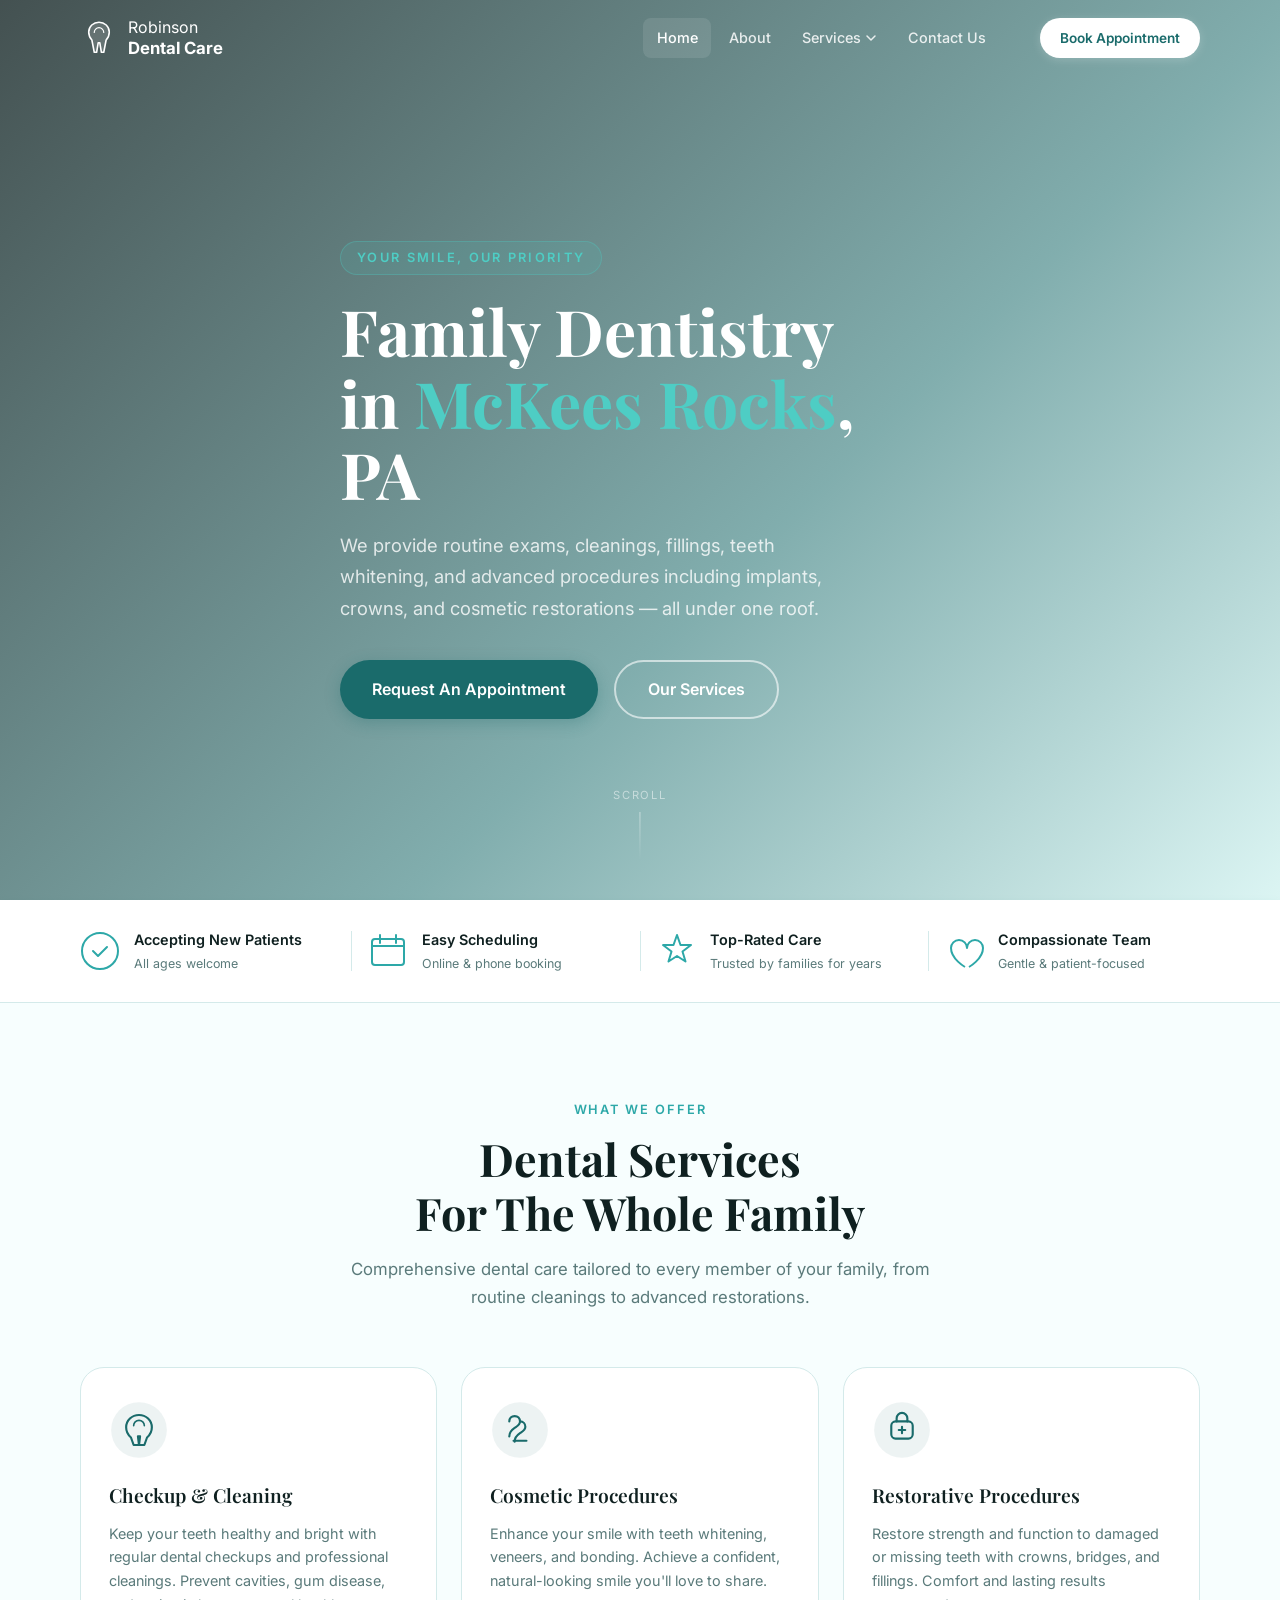
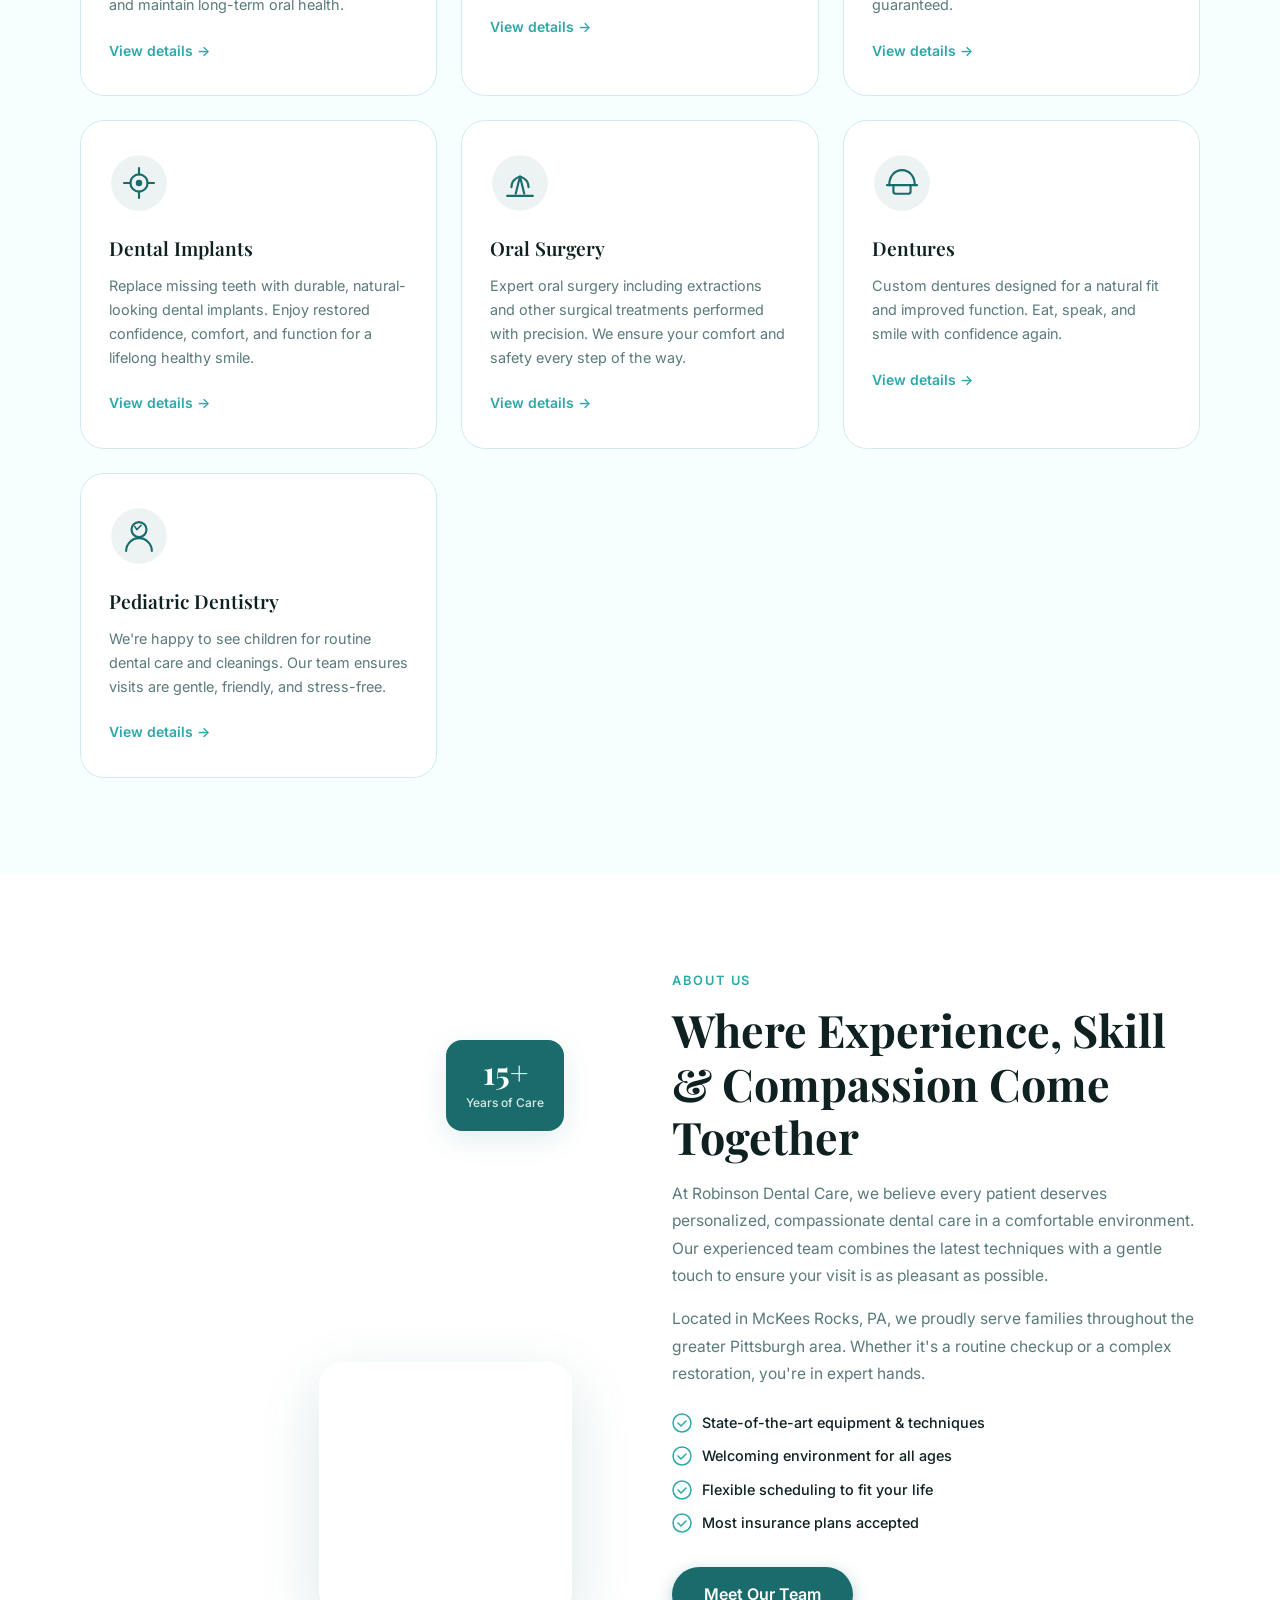
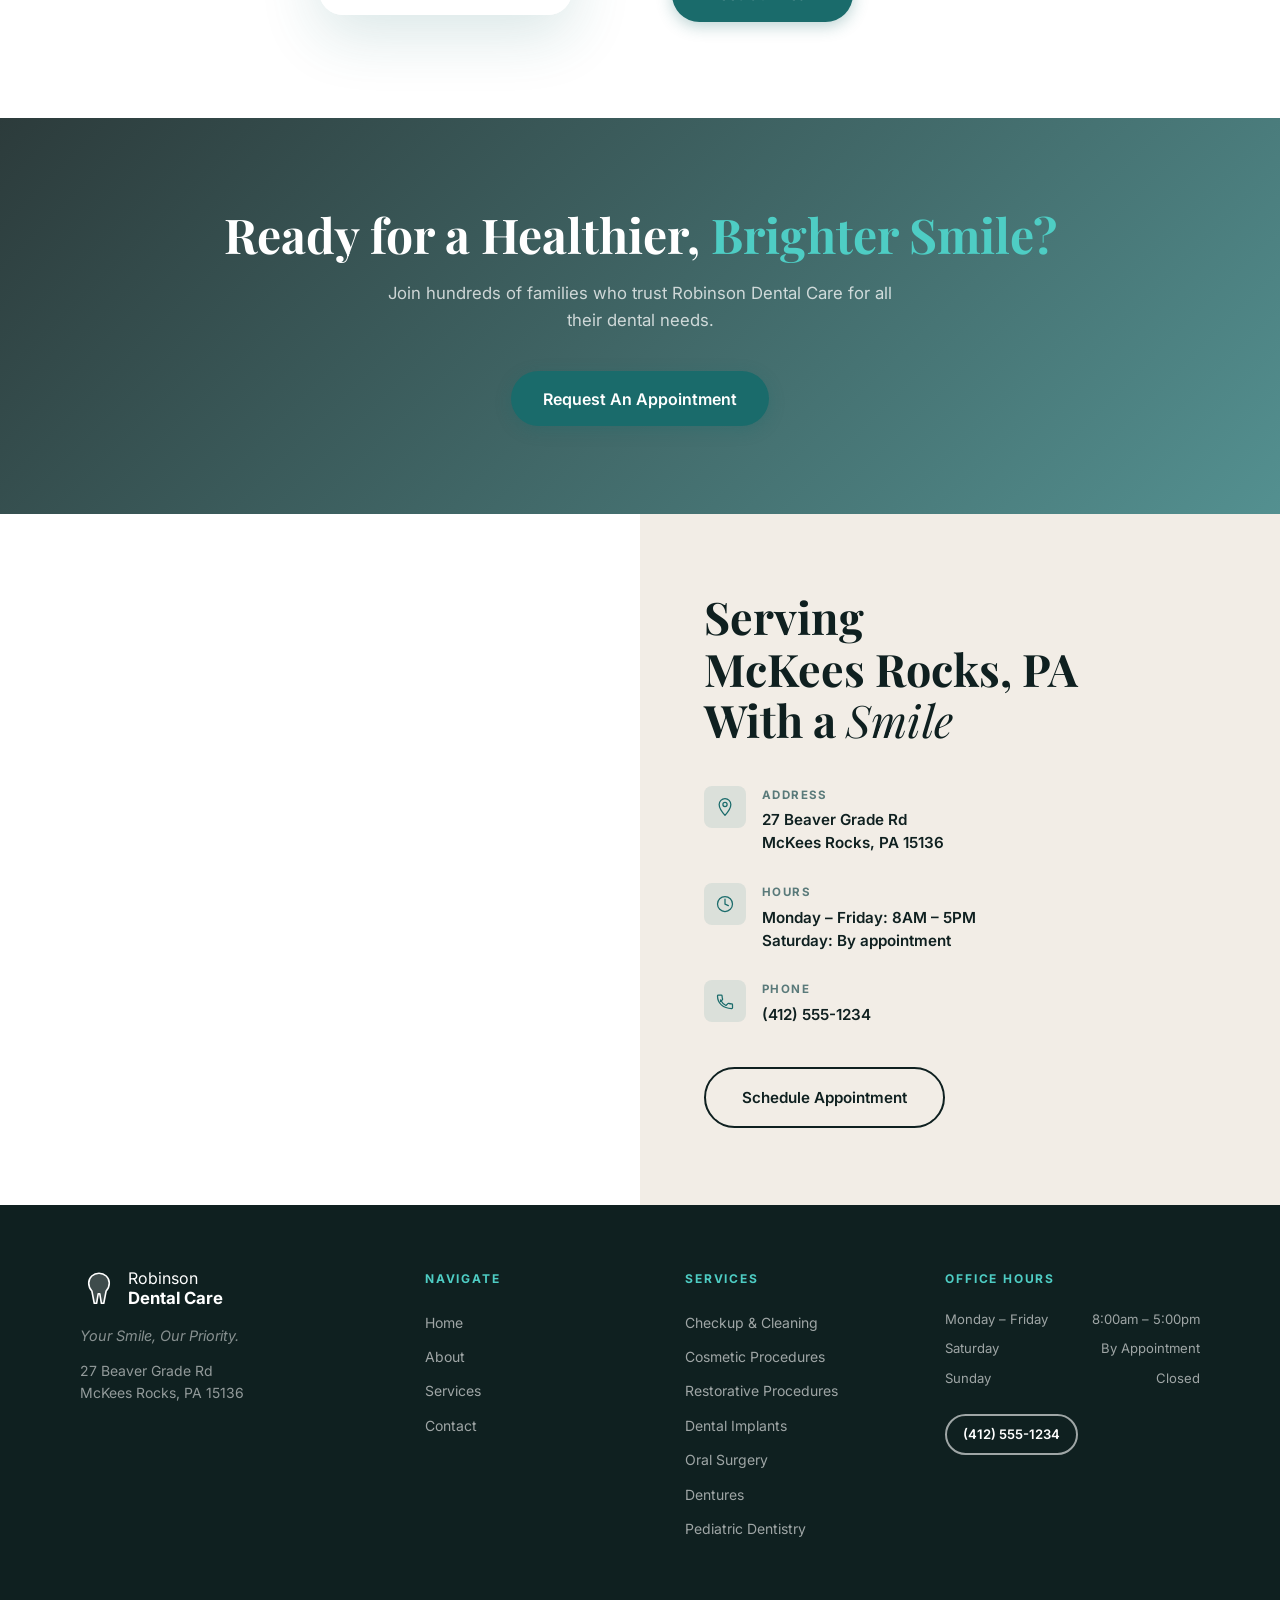
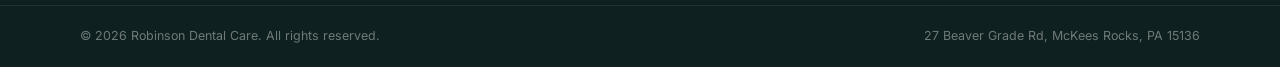
==== index.html @ fa6182c8 "added service pages" ====
<!DOCTYPE html>
<html lang="en">
<head>
  <meta charset="UTF-8" />
  <meta name="viewport" content="width=device-width, initial-scale=1.0" />
  <title>Robinson Dental Care | Family Dentistry in McKees Rocks, PA</title>
  <meta name="description" content="Robinson Dental Care offers family dentistry in McKees Rocks, PA. Routine exams, cosmetic, restorative, implants, oral surgery and more." />
  <link rel="preconnect" href="https://fonts.googleapis.com" />
  <link rel="preconnect" href="https://fonts.gstatic.com" crossorigin />
  <link href="https://fonts.googleapis.com/css2?family=Playfair+Display:wght@400;600;700&family=Inter:wght@300;400;500;600&display=swap" rel="stylesheet" />
  <link rel="stylesheet" href="styles.css" />
</head>
<body>

  <!-- ========== HEADER ========== -->
  <header class="header" id="header">
    <div class="container header__inner">
      <a href="#home" class="logo">
        <svg class="logo__icon" viewBox="0 0 48 48" fill="none" xmlns="http://www.w3.org/2000/svg" aria-hidden="true">
          <path d="M24 4C17 4 11 9.5 11 16.5c0 4 1.5 7.5 4 10L18 42h3l2-12h2l2 12h3l3-15.5c2.5-2.5 4-6 4-10C37 9.5 31 4 24 4z" fill="currentColor" opacity="0.15"/>
          <path d="M24 4C17 4 11 9.5 11 16.5c0 4 1.5 7.5 4 10L18 42h3l2-12h2l2 12h3l3-15.5c2.5-2.5 4-6 4-10C37 9.5 31 4 24 4z" stroke="currentColor" stroke-width="2" stroke-linejoin="round"/>
          <path d="M18 17c0-3.3 2.7-6 6-6s6 2.7 6 6" stroke="currentColor" stroke-width="1.5" stroke-linecap="round"/>
        </svg>
        <span class="logo__text">Robinson <strong>Dental Care</strong></span>
      </a>

      <nav class="nav" id="nav" aria-label="Main navigation">
        <ul class="nav__list">
          <li><a href="#home" class="nav__link active">Home</a></li>
          <li><a href="#about" class="nav__link">About</a></li>
          <li class="nav__item--dropdown">
            <a href="#services" class="nav__link">Services
              <svg width="12" height="12" viewBox="0 0 12 12" fill="none" aria-hidden="true"><path d="M2 4l4 4 4-4" stroke="currentColor" stroke-width="1.5" stroke-linecap="round" stroke-linejoin="round"/></svg>
            </a>
            <ul class="nav__dropdown">
              <li><a href="./services/checkup-and-cleaning.html">Checkup &amp; Cleaning</a></li>
              <li><a href="./services/cosmetic-dentistry.html">Cosmetic Procedures</a></li>
              <li><a href="./services/restorative-dentistry.html">Restorative Procedures</a></li>
              <li><a href="./services/dental-implants.html">Dental Implants</a></li>
              <li><a href="./services/oral-surgery.html">Oral Surgery</a></li>
              <li><a href="./services/dentures.html">Dentures</a></li>
              <li><a href="./services/pediatric-dentistry.html">Pediatric Dentistry</a></li>
            </ul>
          </li>
          <li><a href="#contact" class="nav__link">Contact Us</a></li>
        </ul>
      </nav>

      <a href="https://appt.link/meet-with-robinson-U1vsFAFU/robinson-dental-care" target="_blank" rel="noopener noreferrer" class="btn btn--primary btn--sm header__cta">Book Appointment</a>

      <button class="hamburger" id="hamburger" aria-label="Toggle menu" aria-expanded="false">
        <span></span><span></span><span></span>
      </button>
    </div>
  </header>

  <!-- ========== HERO ========== -->
  <section class="hero" id="home">
    <div class="hero__bg"></div>
    <div class="hero__overlay"></div>
    <div class="container hero__content">
      <p class="hero__eyebrow reveal" data-delay="0">Your Smile, Our Priority</p>
      <h1 class="hero__heading reveal" data-delay="100">
        Family Dentistry<br />in <span class="text-accent">McKees Rocks</span>, PA
      </h1>
      <p class="hero__subtext reveal" data-delay="200">
        We provide routine exams, cleanings, fillings, teeth whitening, and advanced
        procedures including implants, crowns, and cosmetic restorations — all under one roof.
      </p>
      <div class="hero__actions reveal" data-delay="300">
        <a href="https://appt.link/meet-with-robinson-U1vsFAFU/robinson-dental-care" target="_blank" rel="noopener noreferrer" class="btn btn--primary btn--lg">Request An Appointment</a>
        <a href="#services" class="btn btn--outline-light btn--lg">Our Services</a>
      </div>
    </div>
    <div class="hero__scroll">
      <span>Scroll</span>
      <div class="hero__scroll-line"></div>
    </div>
  </section>

  <!-- ========== TRUST BAR ========== -->
  <section class="trust-bar">
    <div class="container trust-bar__inner">
      <div class="trust-bar__item reveal">
        <svg class="trust-bar__icon" viewBox="0 0 40 40" fill="none" aria-hidden="true">
          <circle cx="20" cy="20" r="18" stroke="currentColor" stroke-width="2"/>
          <path d="M13 20l5 5 9-9" stroke="currentColor" stroke-width="2" stroke-linecap="round" stroke-linejoin="round"/>
        </svg>
        <div>
          <strong>Accepting New Patients</strong>
          <span>All ages welcome</span>
        </div>
      </div>
      <div class="trust-bar__divider"></div>
      <div class="trust-bar__item reveal" data-delay="100">
        <svg class="trust-bar__icon" viewBox="0 0 40 40" fill="none" aria-hidden="true">
          <rect x="4" y="8" width="32" height="26" rx="3" stroke="currentColor" stroke-width="2"/>
          <path d="M4 15h32" stroke="currentColor" stroke-width="2"/>
          <path d="M12 4v8M28 4v8" stroke="currentColor" stroke-width="2" stroke-linecap="round"/>
        </svg>
        <div>
          <strong>Easy Scheduling</strong>
          <span>Online &amp; phone booking</span>
        </div>
      </div>
      <div class="trust-bar__divider"></div>
      <div class="trust-bar__item reveal" data-delay="200">
        <svg class="trust-bar__icon" viewBox="0 0 40 40" fill="none" aria-hidden="true">
          <path d="M20 4l3.5 10H34l-8.5 6.5 3 10L20 25l-8.5 5.5 3-10L6 14h10.5z" stroke="currentColor" stroke-width="2" stroke-linejoin="round"/>
        </svg>
        <div>
          <strong>Top-Rated Care</strong>
          <span>Trusted by families for years</span>
        </div>
      </div>
      <div class="trust-bar__divider"></div>
      <div class="trust-bar__item reveal" data-delay="300">
        <svg class="trust-bar__icon" viewBox="0 0 40 40" fill="none" aria-hidden="true">
          <path d="M20 36S6 28 6 17a8 8 0 0116 0 8 8 0 0116 0c0 11-14 19-14 19" stroke="currentColor" stroke-width="2" stroke-linejoin="round"/>
        </svg>
        <div>
          <strong>Compassionate Team</strong>
          <span>Gentle &amp; patient-focused</span>
        </div>
      </div>
    </div>
  </section>

  <!-- ========== SERVICES ========== -->
  <section class="services" id="services">
    <div class="container">
      <div class="section-header reveal">
        <p class="section-eyebrow">What We Offer</p>
        <h2 class="section-title">Dental Services<br />For The Whole Family</h2>
        <p class="section-subtitle">Comprehensive dental care tailored to every member of your family, from routine cleanings to advanced restorations.</p>
      </div>

      <div class="services__grid">

        <div class="service-card reveal" data-delay="0">
          <div class="service-card__icon-wrap">
            <svg viewBox="0 0 56 56" fill="none" xmlns="http://www.w3.org/2000/svg" aria-hidden="true">
              <circle cx="28" cy="28" r="26" fill="currentColor" opacity="0.08"/>
              <path d="M28 14C21.4 14 16 19 16 25.5c0 3.8 1.8 7.2 4.5 9.5L23 42h5l1-8h-2l1 8h5l2.5-7c2.7-2.3 4.5-5.7 4.5-9.5C40 19 34.6 14 28 14z" stroke="currentColor" stroke-width="2" stroke-linejoin="round"/>
              <path d="M23 24c0-2.8 2.2-5 5-5s5 2.2 5 5" stroke="currentColor" stroke-width="1.5" stroke-linecap="round"/>
            </svg>
          </div>
          <h3 class="service-card__title">Checkup &amp; Cleaning</h3>
          <p class="service-card__text">Keep your teeth healthy and bright with regular dental checkups and professional cleanings. Prevent cavities, gum disease, and maintain long-term oral health.</p>
          <a href="./services/checkup-and-cleaning.html" class="service-card__link">View details →</a>
        </div>

        <div class="service-card reveal" data-delay="80">
          <div class="service-card__icon-wrap">
            <svg viewBox="0 0 56 56" fill="none" xmlns="http://www.w3.org/2000/svg" aria-hidden="true">
              <circle cx="28" cy="28" r="26" fill="currentColor" opacity="0.08"/>
              <path d="M18 34c0-4 2-6 5-8s5-3 5-6-2-5-5-5-5 2-5 5" stroke="currentColor" stroke-width="2" stroke-linecap="round"/>
              <path d="M28 20c3 0 5 2 5 5s-2 4-5 6-5 4-5 8" stroke="currentColor" stroke-width="2" stroke-linecap="round"/>
              <path d="M22 38h12" stroke="currentColor" stroke-width="2" stroke-linecap="round"/>
            </svg>
          </div>
          <h3 class="service-card__title">Cosmetic Procedures</h3>
          <p class="service-card__text">Enhance your smile with teeth whitening, veneers, and bonding. Achieve a confident, natural-looking smile you'll love to share.</p>
          <a href="./services/cosmetic-dentistry.html" class="service-card__link">View details →</a>
        </div>

        <div class="service-card reveal" data-delay="160">
          <div class="service-card__icon-wrap">
            <svg viewBox="0 0 56 56" fill="none" xmlns="http://www.w3.org/2000/svg" aria-hidden="true">
              <circle cx="28" cy="28" r="26" fill="currentColor" opacity="0.08"/>
              <rect x="18" y="20" width="20" height="16" rx="4" stroke="currentColor" stroke-width="2"/>
              <path d="M23 20v-3a5 5 0 0110 0v3" stroke="currentColor" stroke-width="2" stroke-linecap="round"/>
              <path d="M25 28h6M28 25v6" stroke="currentColor" stroke-width="2" stroke-linecap="round"/>
            </svg>
          </div>
          <h3 class="service-card__title">Restorative Procedures</h3>
          <p class="service-card__text">Restore strength and function to damaged or missing teeth with crowns, bridges, and fillings. Comfort and lasting results guaranteed.</p>
          <a href="./services/restorative-dentistry.html" class="service-card__link">View details →</a>
        </div>

        <div class="service-card reveal" data-delay="240">
          <div class="service-card__icon-wrap">
            <svg viewBox="0 0 56 56" fill="none" xmlns="http://www.w3.org/2000/svg" aria-hidden="true">
              <circle cx="28" cy="28" r="26" fill="currentColor" opacity="0.08"/>
              <path d="M28 14v6M28 36v6M14 28h6M36 28h6" stroke="currentColor" stroke-width="2" stroke-linecap="round"/>
              <circle cx="28" cy="28" r="8" stroke="currentColor" stroke-width="2"/>
              <circle cx="28" cy="28" r="3" fill="currentColor"/>
            </svg>
          </div>
          <h3 class="service-card__title">Dental Implants</h3>
          <p class="service-card__text">Replace missing teeth with durable, natural-looking dental implants. Enjoy restored confidence, comfort, and function for a lifelong healthy smile.</p>
          <a href="./services/dental-implants.html" class="service-card__link">View details →</a>
        </div>

        <div class="service-card reveal" data-delay="0">
          <div class="service-card__icon-wrap">
            <svg viewBox="0 0 56 56" fill="none" xmlns="http://www.w3.org/2000/svg" aria-hidden="true">
              <circle cx="28" cy="28" r="26" fill="currentColor" opacity="0.08"/>
              <path d="M20 32c0-4 2-8 8-10 6 2 8 6 8 10" stroke="currentColor" stroke-width="2" stroke-linecap="round"/>
              <path d="M24 38l4-16 4 16" stroke="currentColor" stroke-width="2" stroke-linecap="round" stroke-linejoin="round"/>
              <path d="M16 40h24" stroke="currentColor" stroke-width="2" stroke-linecap="round"/>
            </svg>
          </div>
          <h3 class="service-card__title">Oral Surgery</h3>
          <p class="service-card__text">Expert oral surgery including extractions and other surgical treatments performed with precision. We ensure your comfort and safety every step of the way.</p>
          <a href="./services/oral-surgery.html" class="service-card__link">View details →</a>
        </div>

        <div class="service-card reveal" data-delay="80">
          <div class="service-card__icon-wrap">
            <svg viewBox="0 0 56 56" fill="none" xmlns="http://www.w3.org/2000/svg" aria-hidden="true">
              <circle cx="28" cy="28" r="26" fill="currentColor" opacity="0.08"/>
              <path d="M16 30c0-8 5-14 12-14s12 6 12 14" stroke="currentColor" stroke-width="2" stroke-linecap="round"/>
              <path d="M14 30h28" stroke="currentColor" stroke-width="2" stroke-linecap="round"/>
              <path d="M20 30v6a2 2 0 002 2h12a2 2 0 002-2v-6" stroke="currentColor" stroke-width="2"/>
            </svg>
          </div>
          <h3 class="service-card__title">Dentures</h3>
          <p class="service-card__text">Custom dentures designed for a natural fit and improved function. Eat, speak, and smile with confidence again.</p>
          <a href="./services/dentures.html" class="service-card__link">View details →</a>
        </div>

        <div class="service-card reveal" data-delay="160">
          <div class="service-card__icon-wrap">
            <svg viewBox="0 0 56 56" fill="none" xmlns="http://www.w3.org/2000/svg" aria-hidden="true">
              <circle cx="28" cy="28" r="26" fill="currentColor" opacity="0.08"/>
              <circle cx="28" cy="22" r="7" stroke="currentColor" stroke-width="2"/>
              <path d="M16 42c0-6.6 5.4-12 12-12s12 5.4 12 12" stroke="currentColor" stroke-width="2" stroke-linecap="round"/>
              <path d="M24 19l2 3 4-4" stroke="currentColor" stroke-width="1.5" stroke-linecap="round" stroke-linejoin="round"/>
            </svg>
          </div>
          <h3 class="service-card__title">Pediatric Dentistry</h3>
          <p class="service-card__text">We're happy to see children for routine dental care and cleanings. Our team ensures visits are gentle, friendly, and stress-free.</p>
          <a href="./services/pediatric-dentistry.html" class="service-card__link">View details →</a>
        </div>

      </div>
    </div>
  </section>

  <!-- ========== ABOUT ========== -->
  <section class="about" id="about">
    <div class="container about__inner">
      <div class="about__visual reveal">
        <div class="about__photo-block">
          <div class="about__photo about__photo--main"></div>
          <div class="about__photo about__photo--accent"></div>
          <div class="about__stat-badge">
            <strong>15+</strong>
            <span>Years of Care</span>
          </div>
        </div>
      </div>
      <div class="about__content reveal" data-delay="150">
        <p class="section-eyebrow">About Us</p>
        <h2 class="section-title">Where Experience, Skill &amp; Compassion Come Together</h2>
        <p class="about__text">At Robinson Dental Care, we believe every patient deserves personalized, compassionate dental care in a comfortable environment. Our experienced team combines the latest techniques with a gentle touch to ensure your visit is as pleasant as possible.</p>
        <p class="about__text">Located in McKees Rocks, PA, we proudly serve families throughout the greater Pittsburgh area. Whether it's a routine checkup or a complex restoration, you're in expert hands.</p>
        <ul class="about__list">
          <li>
            <svg viewBox="0 0 20 20" fill="none" aria-hidden="true"><circle cx="10" cy="10" r="9" stroke="currentColor" stroke-width="1.5"/><path d="M6 10l3 3 5-5" stroke="currentColor" stroke-width="1.5" stroke-linecap="round" stroke-linejoin="round"/></svg>
            State-of-the-art equipment &amp; techniques
          </li>
          <li>
            <svg viewBox="0 0 20 20" fill="none" aria-hidden="true"><circle cx="10" cy="10" r="9" stroke="currentColor" stroke-width="1.5"/><path d="M6 10l3 3 5-5" stroke="currentColor" stroke-width="1.5" stroke-linecap="round" stroke-linejoin="round"/></svg>
            Welcoming environment for all ages
          </li>
          <li>
            <svg viewBox="0 0 20 20" fill="none" aria-hidden="true"><circle cx="10" cy="10" r="9" stroke="currentColor" stroke-width="1.5"/><path d="M6 10l3 3 5-5" stroke="currentColor" stroke-width="1.5" stroke-linecap="round" stroke-linejoin="round"/></svg>
            Flexible scheduling to fit your life
          </li>
          <li>
            <svg viewBox="0 0 20 20" fill="none" aria-hidden="true"><circle cx="10" cy="10" r="9" stroke="currentColor" stroke-width="1.5"/><path d="M6 10l3 3 5-5" stroke="currentColor" stroke-width="1.5" stroke-linecap="round" stroke-linejoin="round"/></svg>
            Most insurance plans accepted
          </li>
        </ul>
        <a href="#contact" class="btn btn--primary btn--lg">Meet Our Team</a>
      </div>
    </div>
  </section>

  <!-- ========== CTA BANNER ========== -->
  <section class="cta-banner">
    <div class="cta-banner__bg"></div>
    <div class="cta-banner__overlay"></div>
    <div class="container cta-banner__inner reveal">
      <h2 class="cta-banner__title">Ready for a Healthier, <span class="text-accent">Brighter Smile?</span></h2>
      <p class="cta-banner__sub">Join hundreds of families who trust Robinson Dental Care for all their dental needs.</p>
      <a href="https://appt.link/meet-with-robinson-U1vsFAFU/robinson-dental-care" target="_blank" rel="noopener noreferrer" class="btn btn--primary btn--lg">Request An Appointment</a>
    </div>
  </section>

  <!-- ========== CONTACT ========== -->
  <section class="contact" id="contact">
    <div class="contact__split">

      <!-- Map -->
      <div class="contact__map">
        <iframe
          title="Robinson Dental Care location"
          src="https://www.google.com/maps/embed?pb=!1m18!1m12!1m3!1d3039.4!2d-80.0968!3d40.4774!2m3!1f0!2f0!3f0!3m2!1i1024!2i768!4f13.1!3m3!1m2!1s0x8834f3b0e5b5a1a5%3A0x1234567890abcdef!2s27%20Beaver%20Grade%20Rd%2C%20McKees%20Rocks%2C%20PA%2015136!5e0!3m2!1sen!2sus!4v1700000000000"
          width="100%" height="100%" style="border:0;" allowfullscreen="" loading="lazy"
          referrerpolicy="no-referrer-when-downgrade">
        </iframe>
      </div>

      <!-- Info panel -->
      <div class="contact__panel reveal">
        <h2 class="contact__panel-heading">
          Serving McKees&nbsp;Rocks,&nbsp;PA<br />
          With a <em>Smile</em>
        </h2>

        <ul class="contact__panel-details">
          <li>
            <div class="contact__panel-icon">
              <svg viewBox="0 0 24 24" fill="none" aria-hidden="true"><path d="M12 2C8.13 2 5 5.13 5 9c0 5.25 7 13 7 13s7-7.75 7-13c0-3.87-3.13-7-7-7zm0 9.5c-1.38 0-2.5-1.12-2.5-2.5s1.12-2.5 2.5-2.5 2.5 1.12 2.5 2.5-1.12 2.5-2.5 2.5z" stroke="currentColor" stroke-width="1.5" stroke-linejoin="round"/></svg>
            </div>
            <div>
              <span class="contact__panel-label">Address</span>
              <strong>27 Beaver Grade Rd<br />McKees Rocks, PA 15136</strong>
            </div>
          </li>
          <li>
            <div class="contact__panel-icon">
              <svg viewBox="0 0 24 24" fill="none" aria-hidden="true"><circle cx="12" cy="12" r="9" stroke="currentColor" stroke-width="1.5"/><path d="M12 6v6l4 2" stroke="currentColor" stroke-width="1.5" stroke-linecap="round"/></svg>
            </div>
            <div>
              <span class="contact__panel-label">Hours</span>
              <strong>Monday – Friday: 8AM – 5PM<br />Saturday: By appointment</strong>
            </div>
          </li>
          <li>
            <div class="contact__panel-icon">
              <svg viewBox="0 0 24 24" fill="none" aria-hidden="true"><path d="M6.62 10.79a15.05 15.05 0 006.59 6.59l2.2-2.2a1 1 0 011.01-.24c1.12.37 2.33.57 3.58.57a1 1 0 011 1V20a1 1 0 01-1 1C9.61 21 3 14.39 3 6a1 1 0 011-1h3.5a1 1 0 011 1c0 1.25.2 2.45.57 3.57a1 1 0 01-.25 1.01l-2.2 2.21z" stroke="currentColor" stroke-width="1.5" stroke-linejoin="round"/></svg>
            </div>
            <div>
              <span class="contact__panel-label">Phone</span>
              <strong><a href="tel:+14125551234">(412) 555-1234</a></strong>
            </div>
          </li>
        </ul>

        <a href="https://appt.link/meet-with-robinson-U1vsFAFU/robinson-dental-care"
           target="_blank" rel="noopener noreferrer"
           class="contact__panel-btn">
          Schedule Appointment
        </a>
      </div>

    </div>
  </section>

  <!-- ========== FOOTER ========== -->
  <footer class="footer">
    <div class="container footer__inner">
      <div class="footer__col footer__col--brand">
        <a href="#home" class="logo logo--light">
          <svg class="logo__icon" viewBox="0 0 48 48" fill="none" xmlns="http://www.w3.org/2000/svg" aria-hidden="true">
            <path d="M24 4C17 4 11 9.5 11 16.5c0 4 1.5 7.5 4 10L18 42h3l2-12h2l2 12h3l3-15.5c2.5-2.5 4-6 4-10C37 9.5 31 4 24 4z" fill="currentColor" opacity="0.2"/>
            <path d="M24 4C17 4 11 9.5 11 16.5c0 4 1.5 7.5 4 10L18 42h3l2-12h2l2 12h3l3-15.5c2.5-2.5 4-6 4-10C37 9.5 31 4 24 4z" stroke="currentColor" stroke-width="2" stroke-linejoin="round"/>
          </svg>
          <span class="logo__text">Robinson <strong>Dental Care</strong></span>
        </a>
        <p class="footer__tagline">Your Smile, Our Priority.</p>
        <p class="footer__address">27 Beaver Grade Rd<br />McKees Rocks, PA 15136</p>
      </div>

      <div class="footer__col">
        <h4 class="footer__col-title">Navigate</h4>
        <ul class="footer__links">
          <li><a href="#home">Home</a></li>
          <li><a href="#about">About</a></li>
          <li><a href="#services">Services</a></li>
          <li><a href="#contact">Contact</a></li>
        </ul>
      </div>

      <div class="footer__col">
        <h4 class="footer__col-title">Services</h4>
        <ul class="footer__links">
          <li><a href="./services/checkup-and-cleaning.html">Checkup &amp; Cleaning</a></li>
          <li><a href="./services/cosmetic-dentistry.html">Cosmetic Procedures</a></li>
          <li><a href="./services/restorative-dentistry.html">Restorative Procedures</a></li>
          <li><a href="./services/dental-implants.html">Dental Implants</a></li>
          <li><a href="./services/oral-surgery.html">Oral Surgery</a></li>
          <li><a href="./services/dentures.html">Dentures</a></li>
          <li><a href="./services/pediatric-dentistry.html">Pediatric Dentistry</a></li>
        </ul>
      </div>

      <div class="footer__col">
        <h4 class="footer__col-title">Office Hours</h4>
        <ul class="footer__hours">
          <li><span>Monday – Friday</span><span>8:00am – 5:00pm</span></li>
          <li><span>Saturday</span><span>By Appointment</span></li>
          <li><span>Sunday</span><span>Closed</span></li>
        </ul>
        <a href="tel:+14125551234" class="btn btn--outline-light btn--sm footer__phone">(412) 555-1234</a>
      </div>
    </div>

    <div class="footer__bottom">
      <div class="container footer__bottom-inner">
        <p>&copy; <span id="year"></span> Robinson Dental Care. All rights reserved.</p>
        <p>27 Beaver Grade Rd, McKees Rocks, PA 15136</p>
      </div>
    </div>
  </footer>

  <script src="script.js"></script>
</body>
</html>
---- styles.css ----
/* =============================================
   ROOT VARIABLES & RESET
   ============================================= */
:root {
  --clr-primary: #1a6b6b;
  --clr-primary-dark: #124e4e;
  --clr-primary-light: #2da8a8;
  --clr-accent: #4ecdc4;
  --clr-accent-light: #a8e6e3;
  --clr-dark: #0f2020;
  --clr-dark-2: #1c3535;
  --clr-text: #2d4a4a;
  --clr-text-muted: #5a7a7a;
  --clr-border: #d4eaea;
  --clr-bg: #f7fefe;
  --clr-white: #ffffff;
  --clr-surface: #eef8f8;

  --font-heading: 'Playfair Display', Georgia, serif;
  --font-body: 'Inter', system-ui, -apple-system, sans-serif;

  --shadow-sm: 0 2px 8px rgba(26, 107, 107, 0.08);
  --shadow-md: 0 8px 28px rgba(26, 107, 107, 0.12);
  --shadow-lg: 0 20px 60px rgba(26, 107, 107, 0.16);

  --radius-sm: 8px;
  --radius-md: 16px;
  --radius-lg: 24px;
  --radius-full: 9999px;

  --transition: 0.3s ease;
  --transition-slow: 0.6s ease;

  --container-max: 1200px;
  --container-pad: clamp(1.25rem, 5vw, 2.5rem);
  --header-h: 76px;
}

*, *::before, *::after {
  box-sizing: border-box;
  margin: 0;
  padding: 0;
}

html {
  scroll-behavior: smooth;
  scroll-padding-top: var(--header-h);
}

body {
  font-family: var(--font-body);
  color: var(--clr-text);
  background: var(--clr-white);
  line-height: 1.65;
  -webkit-font-smoothing: antialiased;
}

img { display: block; max-width: 100%; }
a { color: inherit; text-decoration: none; }
ul { list-style: none; }
button { font: inherit; cursor: pointer; border: none; background: none; }
input, textarea, select { font: inherit; }
svg { flex-shrink: 0; }

/* =============================================
   UTILITY
   ============================================= */
.container {
  max-width: var(--container-max);
  margin-inline: auto;
  padding-inline: var(--container-pad);
}

.text-accent { color: var(--clr-accent); }

.section-eyebrow {
  font-family: var(--font-body);
  font-size: 0.8rem;
  font-weight: 600;
  letter-spacing: 0.15em;
  text-transform: uppercase;
  color: var(--clr-primary-light);
  margin-bottom: 0.75rem;
}

.section-title {
  font-family: var(--font-heading);
  font-size: clamp(1.9rem, 4vw, 2.8rem);
  font-weight: 700;
  color: var(--clr-dark);
  line-height: 1.2;
  margin-bottom: 1rem;
}

.section-subtitle {
  font-size: 1.05rem;
  color: var(--clr-text-muted);
  max-width: 580px;
}

.section-header {
  text-align: center;
  margin-bottom: 3.5rem;
}

.section-header .section-subtitle {
  margin-inline: auto;
}

/* =============================================
   BUTTONS
   ============================================= */
.btn {
  display: inline-flex;
  align-items: center;
  justify-content: center;
  gap: 0.5rem;
  font-weight: 600;
  border-radius: var(--radius-full);
  transition: all var(--transition);
  white-space: nowrap;
}

.btn--sm  { font-size: 0.85rem; padding: 0.55rem 1.25rem; }
.btn--lg  { font-size: 1rem;    padding: 0.9rem  2rem;    }
.btn--full { width: 100%; }

.btn--primary {
  background: var(--clr-primary);
  color: var(--clr-white);
  box-shadow: 0 4px 16px rgba(26, 107, 107, 0.3);
}
.btn--primary:hover {
  background: var(--clr-primary-dark);
  box-shadow: 0 6px 24px rgba(26, 107, 107, 0.4);
  transform: translateY(-2px);
}

.btn--outline-light {
  background: transparent;
  color: var(--clr-white);
  border: 2px solid rgba(255,255,255,0.6);
}
.btn--outline-light:hover {
  background: rgba(255,255,255,0.15);
  border-color: var(--clr-white);
  transform: translateY(-2px);
}

/* =============================================
   SCROLL REVEAL
   ============================================= */
.reveal {
  opacity: 0;
  transform: translateY(28px);
  transition: opacity 0.65s ease, transform 0.65s ease;
}
.reveal.visible {
  opacity: 1;
  transform: translateY(0);
}

/* =============================================
   HEADER
   ============================================= */
.header {
  position: fixed;
  inset-block-start: 0;
  inset-inline: 0;
  z-index: 1000;
  height: var(--header-h);
  transition: background var(--transition), box-shadow var(--transition);
}

.header.scrolled {
  background: rgba(255,255,255,0.97);
  backdrop-filter: blur(12px);
  -webkit-backdrop-filter: blur(12px);
  box-shadow: var(--shadow-sm);
}

.header__inner {
  display: flex;
  align-items: center;
  height: 100%;
  gap: 2rem;
}

/* Logo */
.logo {
  display: flex;
  align-items: center;
  gap: 0.6rem;
  color: var(--clr-white);
  transition: opacity var(--transition);
}
.logo:hover { opacity: 0.85; }

.header.scrolled .logo { color: var(--clr-primary); }

.logo__icon {
  width: 38px;
  height: 38px;
  color: inherit;
}

.logo__text {
  font-family: var(--font-body);
  font-size: 1rem;
  font-weight: 400;
  line-height: 1.2;
}
.logo__text strong {
  display: block;
  font-size: 1.05rem;
  font-weight: 700;
}

/* Nav */
.nav { margin-inline-start: auto; }

.nav__list {
  display: flex;
  align-items: center;
  gap: 0.25rem;
}

.nav__link {
  display: inline-flex;
  align-items: center;
  gap: 4px;
  padding: 0.5rem 0.85rem;
  font-size: 0.9rem;
  font-weight: 500;
  color: rgba(255,255,255,0.85);
  border-radius: var(--radius-sm);
  transition: color var(--transition), background var(--transition);
}
.nav__link:hover, .nav__link.active {
  color: var(--clr-white);
  background: rgba(255,255,255,0.1);
}

.header.scrolled .nav__link {
  color: var(--clr-text);
}
.header.scrolled .nav__link:hover,
.header.scrolled .nav__link.active {
  color: var(--clr-primary);
  background: var(--clr-surface);
}

/* Dropdown */
.nav__item--dropdown {
  position: relative;
}
.nav__item--dropdown:hover .nav__dropdown,
.nav__item--dropdown:focus-within .nav__dropdown {
  opacity: 1;
  pointer-events: auto;
  transform: translateY(0);
}

.nav__dropdown {
  position: absolute;
  top: calc(100% + 8px);
  left: 50%;
  transform: translateX(-50%) translateY(-8px);
  background: var(--clr-white);
  border-radius: var(--radius-md);
  box-shadow: var(--shadow-lg);
  border: 1px solid var(--clr-border);
  min-width: 200px;
  padding: 0.5rem;
  opacity: 0;
  pointer-events: none;
  transition: opacity var(--transition), transform var(--transition);
  z-index: 10;
}

.nav__dropdown li a {
  display: block;
  padding: 0.5rem 0.85rem;
  font-size: 0.875rem;
  font-weight: 500;
  color: var(--clr-text);
  border-radius: var(--radius-sm);
  transition: background var(--transition), color var(--transition);
}
.nav__dropdown li a:hover {
  background: var(--clr-surface);
  color: var(--clr-primary);
}

/* Header CTA */
.header__cta {
  margin-inline-start: 0.5rem;
  background: var(--clr-white) !important;
  color: var(--clr-primary) !important;
  box-shadow: 0 2px 10px rgba(255,255,255,0.2);
}
.header__cta:hover {
  background: var(--clr-accent-light) !important;
  transform: translateY(-2px);
}
.header.scrolled .header__cta {
  background: var(--clr-primary) !important;
  color: var(--clr-white) !important;
}
.header.scrolled .header__cta:hover {
  background: var(--clr-primary-dark) !important;
}

/* Hamburger */
.hamburger {
  display: none;
  flex-direction: column;
  justify-content: center;
  gap: 5px;
  width: 36px;
  height: 36px;
  margin-inline-start: auto;
}
.hamburger span {
  display: block;
  height: 2px;
  background: var(--clr-white);
  border-radius: 2px;
  transition: transform var(--transition), opacity var(--transition);
}
.header.scrolled .hamburger span { background: var(--clr-dark); }
.hamburger.open span:nth-child(1) { transform: translateY(7px) rotate(45deg); }
.hamburger.open span:nth-child(2) { opacity: 0; }
.hamburger.open span:nth-child(3) { transform: translateY(-7px) rotate(-45deg); }

/* =============================================
   HERO
   ============================================= */
.hero {
  position: relative;
  min-height: 100svh;
  display: flex;
  align-items: center;
  padding-block: calc(var(--header-h) + 4rem) 5rem;
  overflow: hidden;
}

.hero__bg {
  position: absolute;
  inset: 0;
  background:
    url('https://images.unsplash.com/photo-1629909613654-28e377c37b09?auto=format&fit=crop&w=1600&q=80')
    center / cover no-repeat;
  transform: scale(1.04);
  transition: transform 8s ease-out;
}
.hero__bg.loaded { transform: scale(1); }

.hero__overlay {
  position: absolute;
  inset: 0;
  background: linear-gradient(
    135deg,
    rgba(15, 32, 32, 0.78) 0%,
    rgba(26, 107, 107, 0.55) 60%,
    rgba(78, 205, 196, 0.2) 100%
  );
}

.hero__content {
  position: relative;
  z-index: 1;
  max-width: 680px;
}

.hero__eyebrow {
  display: inline-block;
  font-size: 0.8rem;
  font-weight: 600;
  letter-spacing: 0.18em;
  text-transform: uppercase;
  color: var(--clr-accent);
  background: rgba(78, 205, 196, 0.12);
  border: 1px solid rgba(78, 205, 196, 0.3);
  padding: 0.35rem 1rem;
  border-radius: var(--radius-full);
  margin-bottom: 1.25rem;
}

.hero__heading {
  font-family: var(--font-heading);
  font-size: clamp(2.4rem, 6vw, 4rem);
  font-weight: 700;
  color: var(--clr-white);
  line-height: 1.12;
  margin-bottom: 1.25rem;
}

.hero__subtext {
  font-size: clamp(1rem, 1.8vw, 1.15rem);
  color: rgba(255,255,255,0.8);
  max-width: 520px;
  margin-bottom: 2.25rem;
  line-height: 1.7;
}

.hero__actions {
  display: flex;
  flex-wrap: wrap;
  gap: 1rem;
}

.hero__scroll {
  position: absolute;
  bottom: 2.5rem;
  left: 50%;
  transform: translateX(-50%);
  display: flex;
  flex-direction: column;
  align-items: center;
  gap: 0.5rem;
  color: rgba(255,255,255,0.5);
  font-size: 0.7rem;
  letter-spacing: 0.15em;
  text-transform: uppercase;
}

.hero__scroll-line {
  width: 1px;
  height: 48px;
  background: linear-gradient(to bottom, rgba(255,255,255,0.5), transparent);
  animation: scrollLine 2s ease infinite;
}

@keyframes scrollLine {
  0%   { transform: scaleY(0); transform-origin: top; }
  50%  { transform: scaleY(1); transform-origin: top; }
  51%  { transform: scaleY(1); transform-origin: bottom; }
  100% { transform: scaleY(0); transform-origin: bottom; }
}

/* =============================================
   TRUST BAR
   ============================================= */
.trust-bar {
  background: var(--clr-white);
  border-bottom: 1px solid var(--clr-border);
  padding-block: 1.75rem;
  box-shadow: var(--shadow-sm);
}

.trust-bar__inner {
  display: flex;
  align-items: center;
  flex-wrap: wrap;
  gap: 1rem;
}

.trust-bar__item {
  display: flex;
  align-items: center;
  gap: 0.85rem;
  flex: 1;
  min-width: 200px;
}

.trust-bar__item > div {
  display: flex;
  flex-direction: column;
  gap: 2px;
}
.trust-bar__item strong {
  font-size: 0.9rem;
  font-weight: 600;
  color: var(--clr-dark);
}
.trust-bar__item span {
  font-size: 0.78rem;
  color: var(--clr-text-muted);
}

.trust-bar__icon {
  width: 40px;
  height: 40px;
  color: var(--clr-primary-light);
  flex-shrink: 0;
}

.trust-bar__divider {
  width: 1px;
  height: 40px;
  background: var(--clr-border);
}

/* =============================================
   SERVICES
   ============================================= */
.services {
  padding-block: 6rem;
  background: var(--clr-bg);
}

.services__grid {
  display: grid;
  grid-template-columns: repeat(auto-fill, minmax(300px, 1fr));
  gap: 1.5rem;
}

.service-card {
  background: var(--clr-white);
  border: 1px solid var(--clr-border);
  border-radius: var(--radius-lg);
  padding: 2rem 1.75rem;
  transition: transform var(--transition), box-shadow var(--transition), border-color var(--transition);
  position: relative;
  overflow: hidden;
}

.service-card::before {
  content: '';
  position: absolute;
  inset-block-start: 0;
  inset-inline: 0;
  height: 3px;
  background: linear-gradient(90deg, var(--clr-primary), var(--clr-accent));
  transform: scaleX(0);
  transform-origin: left;
  transition: transform var(--transition);
}

.service-card:hover {
  transform: translateY(-6px);
  box-shadow: var(--shadow-lg);
  border-color: var(--clr-accent-light);
}
.service-card:hover::before { transform: scaleX(1); }

.service-card__icon-wrap {
  width: 60px;
  height: 60px;
  color: var(--clr-primary);
  margin-bottom: 1.25rem;
}
.service-card__icon-wrap svg {
  width: 100%;
  height: 100%;
}

.service-card__title {
  font-family: var(--font-heading);
  font-size: 1.2rem;
  font-weight: 600;
  color: var(--clr-dark);
  margin-bottom: 0.6rem;
}

.service-card__text {
  font-size: 0.9rem;
  color: var(--clr-text-muted);
  line-height: 1.65;
  margin-bottom: 1.25rem;
}

.service-card__link {
  font-size: 0.875rem;
  font-weight: 600;
  color: var(--clr-primary-light);
  transition: color var(--transition), gap var(--transition);
  display: inline-flex;
  align-items: center;
  gap: 4px;
}
.service-card__link:hover { color: var(--clr-primary); }

/* =============================================
   ABOUT
   ============================================= */
.about {
  padding-block: 6rem;
  background: var(--clr-white);
}

.about__inner {
  display: grid;
  grid-template-columns: 1fr 1fr;
  gap: 4rem;
  align-items: center;
}

.about__visual { position: relative; }

.about__photo-block {
  position: relative;
  aspect-ratio: 4/5;
  max-width: 460px;
}

.about__photo {
  position: absolute;
  border-radius: var(--radius-lg);
  overflow: hidden;
}

.about__photo--main {
  inset: 0;
  background:
    url('https://images.unsplash.com/photo-1588776814546-ec7e8c8d3f91?auto=format&fit=crop&w=800&q=80')
    center / cover no-repeat;
}

.about__photo--accent {
  width: 55%;
  aspect-ratio: 1;
  bottom: -2rem;
  right: -2rem;
  background:
    url('https://images.unsplash.com/photo-1606811841689-23dfddce3e95?auto=format&fit=crop&w=500&q=80')
    center / cover no-repeat;
  border: 4px solid var(--clr-white);
  box-shadow: var(--shadow-lg);
}

.about__stat-badge {
  position: absolute;
  top: 2rem;
  right: -1.5rem;
  background: var(--clr-primary);
  color: var(--clr-white);
  border-radius: var(--radius-md);
  padding: 1rem 1.25rem;
  text-align: center;
  box-shadow: var(--shadow-md);
}
.about__stat-badge strong {
  display: block;
  font-size: 2rem;
  font-family: var(--font-heading);
  font-weight: 700;
  line-height: 1;
}
.about__stat-badge span {
  font-size: 0.75rem;
  font-weight: 500;
  opacity: 0.85;
}

.about__text {
  color: var(--clr-text-muted);
  margin-bottom: 1rem;
  font-size: 0.975rem;
  line-height: 1.75;
}

.about__list {
  display: flex;
  flex-direction: column;
  gap: 0.6rem;
  margin-block: 1.5rem 2rem;
}
.about__list li {
  display: flex;
  align-items: center;
  gap: 0.65rem;
  font-size: 0.9rem;
  font-weight: 500;
  color: var(--clr-dark);
}
.about__list svg {
  width: 20px;
  height: 20px;
  color: var(--clr-primary-light);
  flex-shrink: 0;
}

/* =============================================
   CTA BANNER
   ============================================= */
.cta-banner {
  position: relative;
  padding-block: 5.5rem;
  overflow: hidden;
}

.cta-banner__bg {
  position: absolute;
  inset: 0;
  background:
    url('https://images.unsplash.com/photo-1609840114035-3c981b782dfe?auto=format&fit=crop&w=1600&q=80')
    center / cover no-repeat;
}

.cta-banner__overlay {
  position: absolute;
  inset: 0;
  background: linear-gradient(
    135deg,
    rgba(15, 32, 32, 0.88),
    rgba(26, 107, 107, 0.75)
  );
}

.cta-banner__inner {
  position: relative;
  z-index: 1;
  text-align: center;
}

.cta-banner__title {
  font-family: var(--font-heading);
  font-size: clamp(1.9rem, 4vw, 3rem);
  font-weight: 700;
  color: var(--clr-white);
  margin-bottom: 1rem;
  line-height: 1.2;
}

.cta-banner__sub {
  font-size: 1.05rem;
  color: rgba(255,255,255,0.75);
  max-width: 520px;
  margin-inline: auto;
  margin-bottom: 2.25rem;
}

/* =============================================
   CONTACT
   ============================================= */
.contact { padding: 0; }

.contact__split {
  display: grid;
  grid-template-columns: 1fr 1fr;
  min-height: 560px;
}

/* Map */
.contact__map {
  position: relative;
  min-height: 500px;
}
.contact__map iframe {
  position: absolute;
  inset: 0;
  width: 100%;
  height: 100%;
}

/* Info panel */
.contact__panel {
  background: #f2ede6;
  padding: clamp(2.5rem, 6vw, 5rem) clamp(2rem, 5vw, 4rem);
  display: flex;
  flex-direction: column;
  justify-content: center;
}

.contact__panel-heading {
  font-family: var(--font-heading);
  font-size: clamp(2rem, 3.5vw, 3rem);
  font-weight: 700;
  color: var(--clr-dark);
  line-height: 1.15;
  margin-bottom: 2.5rem;
}
.contact__panel-heading em {
  font-style: italic;
  font-weight: 400;
}

.contact__panel-details {
  display: flex;
  flex-direction: column;
  gap: 1.75rem;
  margin-bottom: 2.5rem;
}
.contact__panel-details li {
  display: flex;
  align-items: flex-start;
  gap: 1rem;
}

.contact__panel-icon {
  width: 42px;
  height: 42px;
  background: rgba(26, 107, 107, 0.1);
  border-radius: var(--radius-sm);
  display: flex;
  align-items: center;
  justify-content: center;
  flex-shrink: 0;
  color: var(--clr-primary);
}
.contact__panel-icon svg { width: 20px; height: 20px; }

.contact__panel-label {
  display: block;
  font-size: 0.72rem;
  font-weight: 700;
  letter-spacing: 0.12em;
  text-transform: uppercase;
  color: var(--clr-text-muted);
  margin-bottom: 0.3rem;
}
.contact__panel-details strong {
  display: block;
  font-size: 0.95rem;
  font-weight: 600;
  color: var(--clr-dark);
  line-height: 1.5;
}
.contact__panel-details a {
  color: inherit;
  transition: color var(--transition);
}
.contact__panel-details a:hover { color: var(--clr-primary); }

.contact__panel-btn {
  display: inline-flex;
  align-items: center;
  justify-content: center;
  padding: 1rem 2.25rem;
  border-radius: var(--radius-full);
  border: 2px solid var(--clr-dark);
  font-size: 0.95rem;
  font-weight: 600;
  color: var(--clr-dark);
  background: transparent;
  transition: background var(--transition), color var(--transition), transform var(--transition);
  align-self: flex-start;
}
.contact__panel-btn:hover {
  background: var(--clr-dark);
  color: var(--clr-white);
  transform: translateY(-2px);
}

/* =============================================
   SERVICE PAGES
   ============================================= */
body.service-page {
  background: var(--clr-bg);
}

body.service-page .header {
  background: rgba(15, 32, 32, 0.22);
  backdrop-filter: blur(10px);
  -webkit-backdrop-filter: blur(10px);
}

body.service-page .header.scrolled {
  background: rgba(255,255,255,0.96);
}

body.service-page .hero__eyebrow {
  margin-bottom: 1rem;
}

.service-hero {
  position: relative;
  min-height: 72svh;
  display: flex;
  align-items: center;
  padding-block: calc(var(--header-h) + 4rem) 5rem;
  background: var(--clr-dark);
  overflow: hidden;
}

.service-hero::before {
  content: '';
  position: absolute;
  inset: 0;
  background: var(--service-hero-image) center / cover no-repeat;
  transform: scale(1.03);
}

.service-hero__overlay {
  position: absolute;
  inset: 0;
  background: linear-gradient(135deg, rgba(15, 32, 32, 0.88), rgba(26, 107, 107, 0.62));
}

.service-hero__content {
  position: relative;
  z-index: 1;
  max-width: 760px;
}

.service-hero__title {
  font-family: var(--font-heading);
  font-size: clamp(2.5rem, 6vw, 4.2rem);
  line-height: 1.08;
  color: var(--clr-white);
  margin-bottom: 1rem;
}

.service-hero__text {
  max-width: 620px;
  font-size: 1.06rem;
  color: rgba(255,255,255,0.84);
  margin-bottom: 2rem;
}

.service-content {
  padding-block: 5rem;
  background: var(--clr-white);
}

.service-content--soft {
  background: var(--clr-bg);
}

.service-detail-grid {
  display: grid;
  grid-template-columns: repeat(2, minmax(0, 1fr));
  gap: 1.5rem;
}

.service-detail-card,
.service-pricing-card,
.service-faq__item {
  background: var(--clr-white);
  border: 1px solid var(--clr-border);
  border-radius: var(--radius-lg);
  overflow: hidden;
  box-shadow: var(--shadow-sm);
}

.service-detail-card__image,
.service-pricing-card__image {
  width: 100%;
  height: 260px;
  object-fit: cover;
}

.service-detail-card__body,
.service-pricing-card__body,
.service-faq__item {
  padding: 1.6rem;
}

.service-detail-card__body h3,
.service-pricing-card__body h3,
.service-faq__item h3,
.service-cta-band__title {
  font-family: var(--font-heading);
  color: var(--clr-dark);
  line-height: 1.15;
}

.service-detail-card__body h3,
.service-pricing-card__body h3,
.service-faq__item h3 {
  font-size: 1.45rem;
  margin-bottom: 0.8rem;
}

.service-detail-card__body h4,
.service-pricing-card__body h4 {
  font-size: 0.8rem;
  letter-spacing: 0.12em;
  text-transform: uppercase;
  color: var(--clr-primary-light);
  margin: 1rem 0 0.35rem;
}

.service-detail-card__body p,
.service-pricing-card__body p,
.service-faq__item p {
  color: var(--clr-text-muted);
  margin-bottom: 0.8rem;
}

.service-detail-card__body p:last-child,
.service-pricing-card__body p:last-child,
.service-faq__item p:last-child {
  margin-bottom: 0;
}

.service-detail-card__body ul,
.service-pricing-card__body ul {
  list-style: disc;
  padding-left: 1.1rem;
  color: var(--clr-text-muted);
}

.service-detail-card__body li,
.service-pricing-card__body li {
  margin-bottom: 0.35rem;
}

.service-pricing-grid {
  display: grid;
  grid-template-columns: repeat(2, minmax(0, 1fr));
  gap: 1.5rem;
}

.service-pricing-card__price {
  font-size: 1.6rem;
  font-weight: 700;
  color: var(--clr-primary);
  margin-bottom: 0.25rem;
}

.service-faq {
  display: grid;
  grid-template-columns: repeat(2, minmax(0, 1fr));
  gap: 1rem;
}

.service-cta-band {
  padding-block: 4rem;
  background: linear-gradient(135deg, var(--clr-dark), var(--clr-primary-dark));
}

.service-cta-band__inner {
  display: flex;
  justify-content: space-between;
  gap: 2rem;
  align-items: center;
}

.service-cta-band__title {
  font-size: clamp(1.9rem, 3vw, 2.6rem);
  color: var(--clr-white);
  margin-bottom: 0.75rem;
}

.service-cta-band__text {
  max-width: 620px;
  color: rgba(255,255,255,0.72);
}

.service-cta-band__actions {
  display: flex;
  flex-wrap: wrap;
  gap: 1rem;
}

/* =============================================
   FOOTER
   ============================================= */
.footer {
  background: var(--clr-dark);
  color: rgba(255,255,255,0.75);
}

.footer__inner {
  display: grid;
  grid-template-columns: 1.4fr 1fr 1fr 1.2fr;
  gap: 3rem;
  padding-block: 4rem;
}

.footer__col--brand .logo {
  color: var(--clr-white);
  margin-bottom: 1rem;
}

.footer__tagline {
  font-size: 0.9rem;
  color: rgba(255,255,255,0.5);
  margin-bottom: 0.75rem;
  font-style: italic;
}
.footer__address {
  font-size: 0.875rem;
  color: rgba(255,255,255,0.55);
  line-height: 1.6;
}

.footer__col-title {
  font-size: 0.75rem;
  font-weight: 700;
  letter-spacing: 0.15em;
  text-transform: uppercase;
  color: var(--clr-accent);
  margin-bottom: 1.25rem;
}

.footer__links {
  display: flex;
  flex-direction: column;
  gap: 0.5rem;
}
.footer__links a {
  font-size: 0.875rem;
  color: rgba(255,255,255,0.6);
  transition: color var(--transition);
}
.footer__links a:hover { color: var(--clr-white); }

.footer__hours {
  display: flex;
  flex-direction: column;
  gap: 0.5rem;
  margin-bottom: 1.5rem;
}
.footer__hours li {
  display: flex;
  justify-content: space-between;
  font-size: 0.82rem;
  color: rgba(255,255,255,0.6);
  gap: 1rem;
}

.footer__phone {
  font-size: 0.82rem !important;
  padding: 0.5rem 1rem !important;
}

.footer__bottom {
  border-top: 1px solid rgba(255,255,255,0.08);
  padding-block: 1.25rem;
}

.footer__bottom-inner {
  display: flex;
  justify-content: space-between;
  align-items: center;
  flex-wrap: wrap;
  gap: 0.5rem;
  font-size: 0.78rem;
  color: rgba(255,255,255,0.4);
}

/* =============================================
   MOBILE NAV
   ============================================= */
@media (max-width: 900px) {
  .nav {
    position: fixed;
    inset-block-start: var(--header-h);
    inset-inline: 0;
    background: var(--clr-white);
    padding: 1.5rem var(--container-pad) 2rem;
    box-shadow: var(--shadow-lg);
    transform: translateY(-110%);
    transition: transform var(--transition);
    z-index: 999;
    border-top: 1px solid var(--clr-border);
  }
  .nav.open { transform: translateY(0); }

  .nav__list { flex-direction: column; align-items: stretch; gap: 0.15rem; }
  .nav__link { color: var(--clr-text); padding: 0.7rem 0.85rem; }
  .nav__link:hover, .nav__link.active { color: var(--clr-primary); background: var(--clr-surface); }

  .nav__dropdown {
    position: static;
    transform: none;
    box-shadow: none;
    border: none;
    background: var(--clr-surface);
    border-radius: var(--radius-sm);
    margin-block: 0.25rem;
    opacity: 1;
    pointer-events: auto;
    display: none;
  }
  .nav__item--dropdown.open .nav__dropdown { display: block; }

  .hamburger { display: flex; }
  .header__cta { display: none; }
}

/* =============================================
   RESPONSIVE
   ============================================= */
@media (max-width: 1024px) {
  .about__inner { gap: 2.5rem; }
  .service-detail-grid,
  .service-pricing-grid,
  .service-faq {
    grid-template-columns: 1fr;
  }
  .service-cta-band__inner {
    flex-direction: column;
    align-items: flex-start;
  }
  .footer__inner { grid-template-columns: 1fr 1fr; row-gap: 2.5rem; }
}

@media (max-width: 768px) {
  :root { --header-h: 64px; }

  .hero { padding-block: calc(var(--header-h) + 3rem) 4rem; }
  .hero__actions { flex-direction: column; align-items: flex-start; }

  .trust-bar__divider { display: none; }
  .trust-bar__inner { gap: 1.25rem; }
  .trust-bar__item { min-width: 160px; }

  .services { padding-block: 4rem; }
  .services__grid { grid-template-columns: 1fr; }

  .service-hero {
    min-height: 64svh;
    padding-block: calc(var(--header-h) + 3rem) 4rem;
  }
  .service-detail-card__image,
  .service-pricing-card__image {
    height: 220px;
  }

  .contact__split { grid-template-columns: 1fr; }
  .contact__map { min-height: 360px; }

  .about { padding-block: 4rem; }
  .about__inner { grid-template-columns: 1fr; }
  .about__photo-block { max-width: 100%; aspect-ratio: 16/9; }
  .about__photo--accent { width: 40%; aspect-ratio: 1; }
  .about__stat-badge { right: 0; top: 1rem; }

  .contact { padding-block: 4rem; }
  .contact__inner { grid-template-columns: 1fr; }

  .form-row { grid-template-columns: 1fr; }

  .contact__map { min-height: 280px; }

  .footer__inner { grid-template-columns: 1fr; gap: 2rem; padding-block: 3rem; }
  .footer__bottom-inner { flex-direction: column; text-align: center; }
}

@media (max-width: 480px) {
  .section-title { font-size: 1.7rem; }
  .cta-banner__title { font-size: 1.7rem; }
  .hero__heading { font-size: 2rem; }
  .service-hero__title { font-size: 2.1rem; }
  .service-detail-card__body,
  .service-pricing-card__body,
  .service-faq__item {
    padding: 1.2rem;
  }
  .contact__form-wrap { padding: 1.5rem; }
}
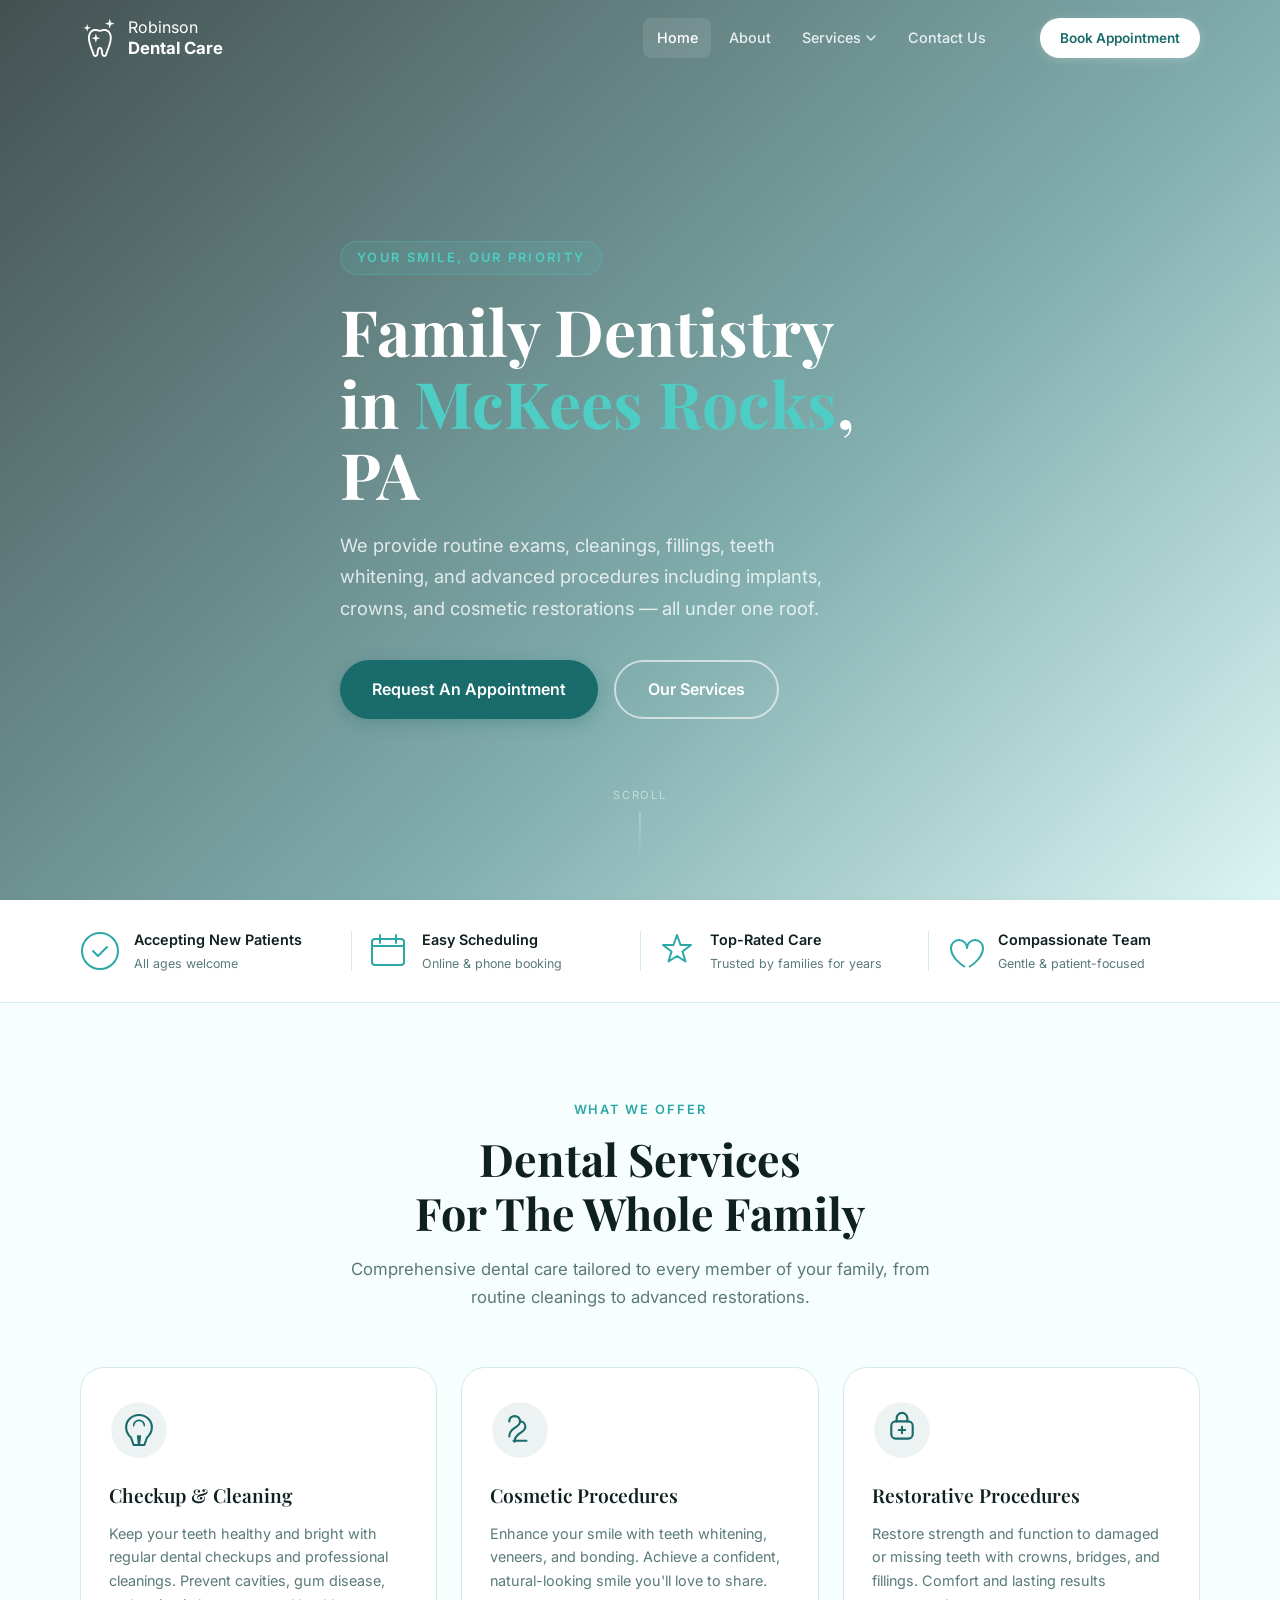
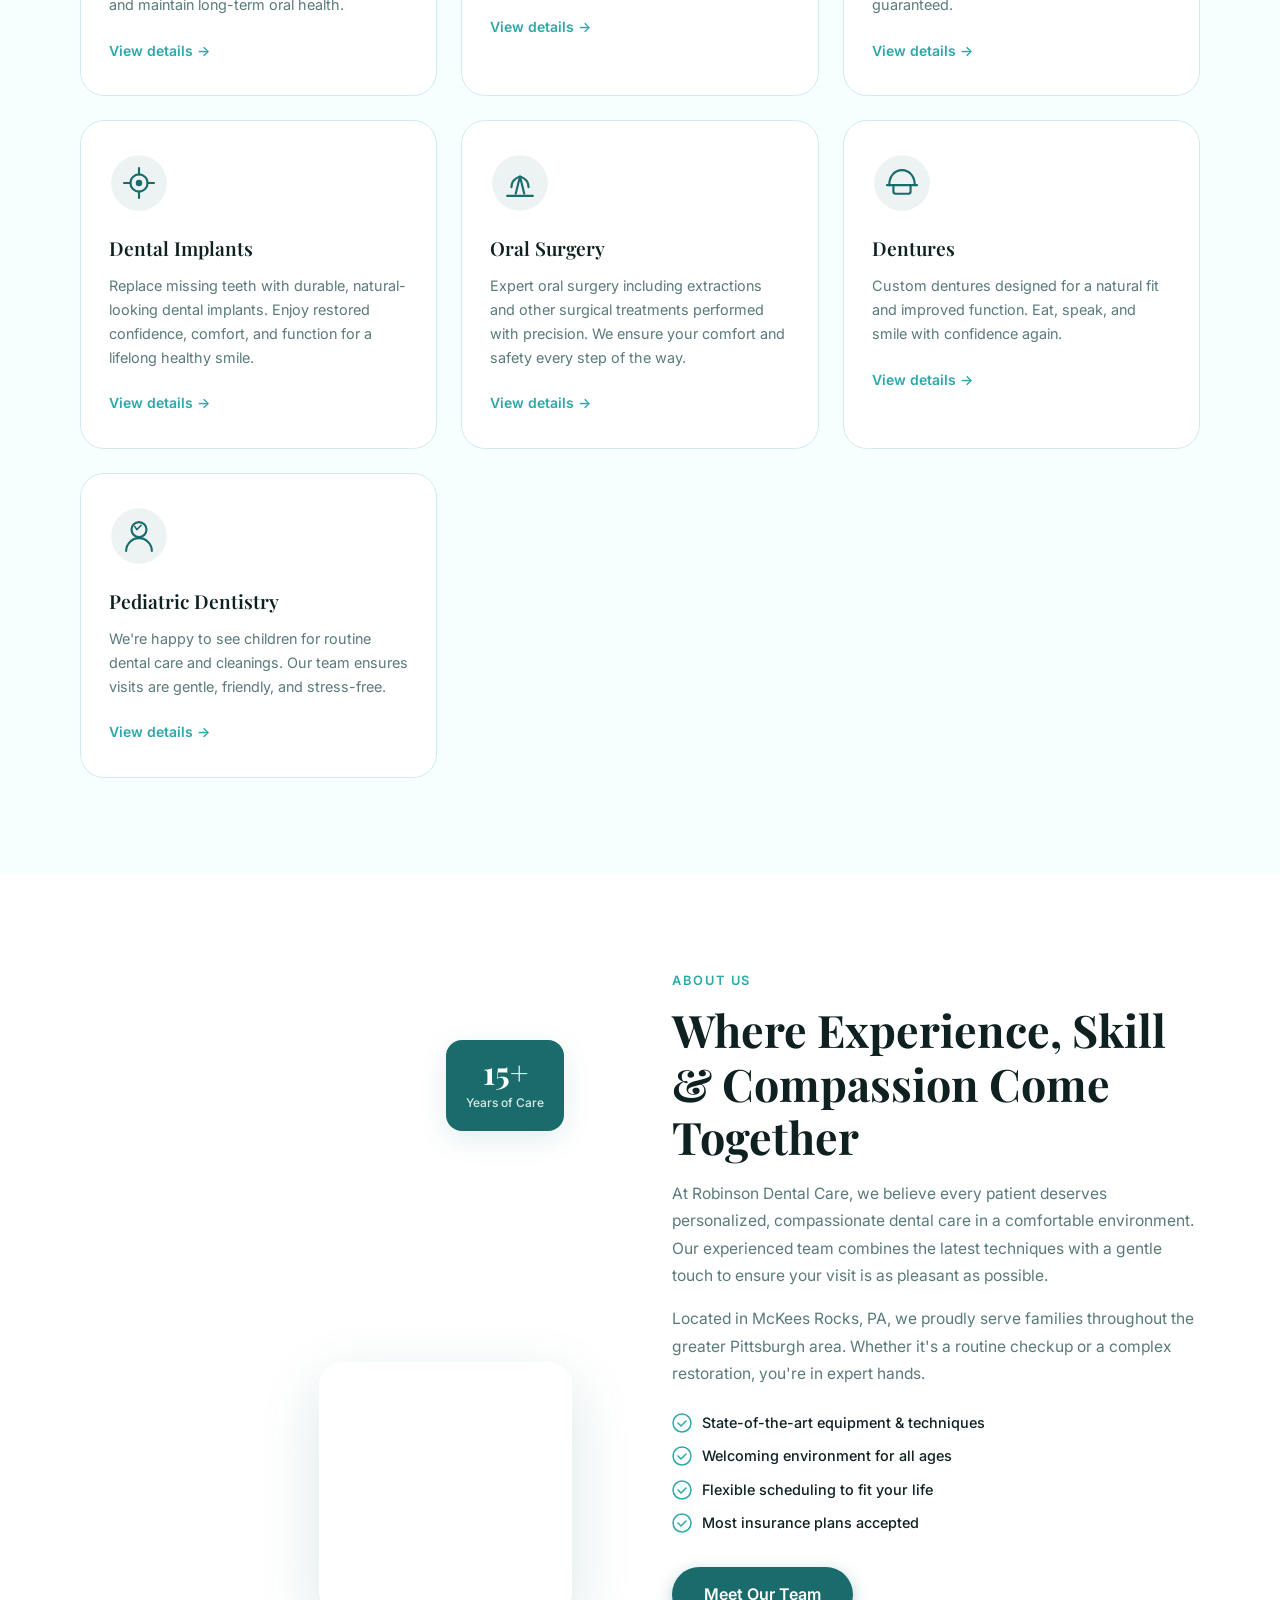
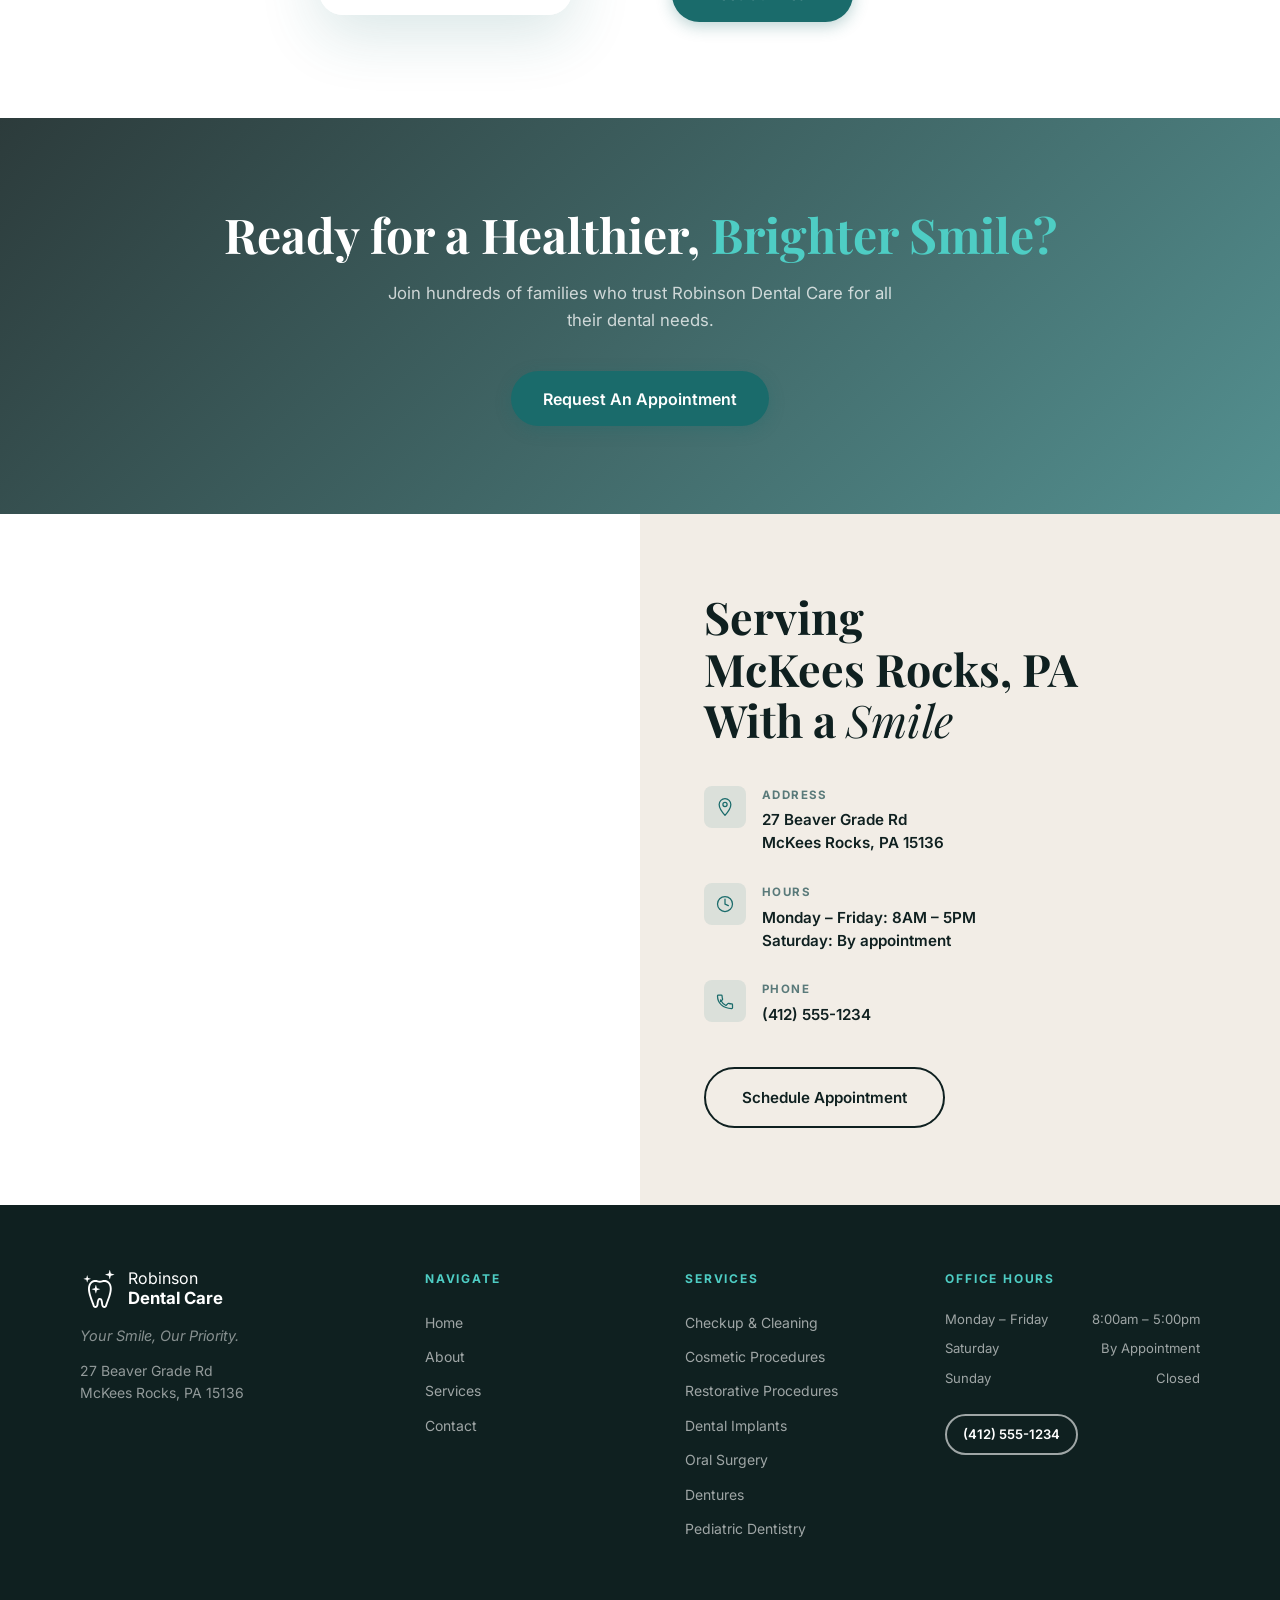
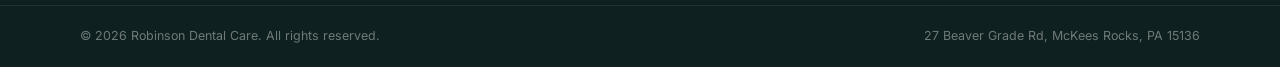
==== commit 021061f7: "updated all the images in pages" ====
--- a/index.html
+++ b/index.html
@@ -16,10 +16,13 @@
   <header class="header" id="header">
     <div class="container header__inner">
       <a href="#home" class="logo">
-        <svg class="logo__icon" viewBox="0 0 48 48" fill="none" xmlns="http://www.w3.org/2000/svg" aria-hidden="true">
-          <path d="M24 4C17 4 11 9.5 11 16.5c0 4 1.5 7.5 4 10L18 42h3l2-12h2l2 12h3l3-15.5c2.5-2.5 4-6 4-10C37 9.5 31 4 24 4z" fill="currentColor" opacity="0.15"/>
-          <path d="M24 4C17 4 11 9.5 11 16.5c0 4 1.5 7.5 4 10L18 42h3l2-12h2l2 12h3l3-15.5c2.5-2.5 4-6 4-10C37 9.5 31 4 24 4z" stroke="currentColor" stroke-width="2" stroke-linejoin="round"/>
-          <path d="M18 17c0-3.3 2.7-6 6-6s6 2.7 6 6" stroke="currentColor" stroke-width="1.5" stroke-linecap="round"/>
+        <svg class="logo__icon" viewBox="0 0 512 512" xmlns="http://www.w3.org/2000/svg" aria-hidden="true">
+          <g fill="currentColor">
+            <path d="M386.504,156.575c-19.34-15.092-38.896-20.3-56.195-20.19c-13.232,0.017-25.064,2.706-35.536,5.081 c-10.48,2.436-19.632,4.481-27.221,4.448c-7.575,0.034-16.723-2.012-27.207-4.448c-10.472-2.376-22.304-5.064-35.532-5.081 c-17.303-0.11-36.86,5.09-56.199,20.198c-14.36,11.067-24.785,25.576-31.35,42.148c-6.591,16.588-9.483,35.188-9.491,55.193 c0.016,30.64,6.764,64.722,18.486,100.909c12.104,37.336,22.477,64.789,30.15,84.751c3.826,9.968,6.975,18.068,9.284,24.468 c2.312,6.358,3.75,11.11,4.228,13.756c1.886,10.23,6.612,18.93,13.354,24.966c6.718,6.037,15.329,9.241,23.94,9.225 c8.895,0.008,17.747-3.365,24.815-9.58c7.098-6.214,12.362-15.185,14.898-26.041c0.74-3.187,1.21-6.536,1.679-10.306 c0.802-6.561,1.513-14.323,2.528-22.304c1.484-11.93,3.86-24.409,7.398-32.45c1.712-4.034,3.669-6.781,5.132-8.049 c1.544-1.268,2.08-1.471,3.889-1.573c1.421,0.042,1.987,0.254,2.943,0.828c1.603,0.931,4.35,4.254,6.59,9.968 c3.45,8.464,5.682,21.095,7.111,32.983c0.736,5.952,1.311,11.752,1.886,16.96c0.604,5.25,1.15,9.782,2.109,13.942 c2.541,10.856,7.788,19.827,14.89,26.041c7.068,6.232,15.933,9.588,24.824,9.58c8.611,0.016,17.222-3.188,23.94-9.233 c6.747-6.028,11.46-14.728,13.355-24.958c0.481-2.647,1.918-7.398,4.227-13.756c6.954-19.294,21.298-53.274,39.433-109.219 c11.727-36.179,18.47-70.269,18.478-100.909c0-19.996-2.892-38.605-9.482-55.193C411.281,182.159,400.856,167.643,386.504,156.575z M384.598,346.97c-11.925,36.77-22.08,63.648-29.698,83.475c-3.813,9.925-6.984,18.076-9.465,24.941 c-2.474,6.899-4.292,12.437-5.298,17.722c-1.065,5.546-3.191,8.742-5.318,10.661c-2.156,1.919-4.456,2.698-6.916,2.732 c-2.541-0.018-5.302-0.905-8.003-3.247c-2.672-2.359-5.351-6.291-6.878-12.716c-0.342-1.437-0.786-4.194-1.197-7.567 c-0.727-5.952-1.458-13.908-2.54-22.43c-1.687-12.852-3.996-26.972-9.271-39.332c-2.693-6.172-6.181-12.091-11.528-16.927 c-5.259-4.844-12.886-8.184-20.935-8.083c-6.092-0.034-12.052,1.81-16.791,4.913c-8.357,5.53-13.012,13.604-16.394,21.873 c-4.98,12.513-7.165,26.674-8.754,39.374c-0.786,6.333-1.37,12.268-1.927,17.24c-0.546,4.938-1.12,9.03-1.59,10.941 c-1.522,6.426-4.207,10.348-6.879,12.699c-2.713,2.359-5.461,3.246-8.002,3.246c-2.468-0.016-4.76-0.811-6.916-2.714 c-2.126-1.919-4.253-5.115-5.318-10.652c-1.006-5.294-2.824-10.831-5.297-17.73c-7.407-20.495-21.26-53.206-39.163-108.416 c-11.174-34.42-17.256-66.194-17.236-93.046c-0.012-17.544,2.566-32.94,7.682-45.767c5.136-12.842,12.657-23.192,23.242-31.392 c15.481-11.837,27.948-14.762,40.605-14.872c9.664-0.009,19.514,2.054,29.841,4.439c10.328,2.333,21.108,5.039,32.898,5.081 c11.796-0.042,22.575-2.748,32.902-5.081c10.336-2.384,20.186-4.448,29.854-4.439c12.644,0.11,25.107,3.044,40.6,14.872 c10.586,8.2,18.106,18.541,23.243,31.392c5.115,12.826,7.685,28.222,7.685,45.767C401.855,280.785,395.771,312.567,384.598,346.97z"/>
+            <path d="M461.165,59.632l-43.593-11.55c-1.141-0.254-2.072-1.167-2.317-2.317L403.757,2.173 C403.452,0.905,402.328,0,401.018,0c-1.311,0-2.436,0.905-2.74,2.173l-11.49,43.592c-0.262,1.15-1.184,2.063-2.325,2.317 l-43.593,11.55c-1.276,0.254-2.181,1.386-2.181,2.697c0,1.311,0.905,2.443,2.181,2.688l43.593,11.558 c1.141,0.237,2.062,1.167,2.325,2.317l11.49,43.585c0.304,1.276,1.429,2.181,2.74,2.181c1.31,0,2.434-0.905,2.739-2.181 l11.498-43.585c0.245-1.15,1.176-2.08,2.317-2.317l43.593-11.558c1.277-0.245,2.182-1.378,2.182-2.688 C463.346,61.018,462.442,59.886,461.165,59.632z"/>
+            <path d="M268.72,255.75l-39.809-10.551c-1.044-0.228-1.89-1.066-2.114-2.114l-10.501-39.805 c-0.279-1.158-1.306-1.987-2.502-1.987c-1.197,0-2.224,0.829-2.503,1.987l-10.492,39.805c-0.236,1.048-1.078,1.886-2.122,2.114 l-39.81,10.551c-1.166,0.229-1.99,1.268-1.99,2.461c0,1.201,0.824,2.232,1.99,2.46l39.81,10.551 c1.044,0.22,1.886,1.066,2.122,2.114l10.492,39.805c0.279,1.167,1.306,1.987,2.503,1.987c1.196,0,2.223-0.82,2.502-1.987 l10.501-39.805c0.224-1.048,1.07-1.894,2.114-2.114l39.809-10.551c1.167-0.228,1.991-1.26,1.991-2.46 C270.711,257.018,269.887,255.979,268.72,255.75z"/>
+            <path d="M109.731,130.72l33.756-8.945c0.989-0.195,1.686-1.065,1.686-2.088c0-1.006-0.698-1.894-1.686-2.088 l-33.756-8.945c-0.883-0.195-1.602-0.905-1.792-1.792l-8.903-33.752c-0.236-0.981-1.107-1.682-2.122-1.682 c-1.014,0-1.886,0.701-2.122,1.682l-8.895,33.752c-0.203,0.888-0.917,1.598-1.801,1.792l-33.756,8.945 c-0.99,0.194-1.686,1.082-1.686,2.088c0,1.024,0.697,1.894,1.686,2.088l33.756,8.945c0.884,0.186,1.598,0.905,1.801,1.792 l8.895,33.752c0.236,0.989,1.108,1.682,2.122,1.682c1.015,0,1.886-0.694,2.122-1.682l8.903-33.752 C108.129,131.625,108.848,130.906,109.731,130.72z"/>
+          </g>
         </svg>
         <span class="logo__text">Robinson <strong>Dental Care</strong></span>
       </a>
@@ -356,10 +359,14 @@
     <div class="container footer__inner">
       <div class="footer__col footer__col--brand">
         <a href="#home" class="logo logo--light">
-          <svg class="logo__icon" viewBox="0 0 48 48" fill="none" xmlns="http://www.w3.org/2000/svg" aria-hidden="true">
-            <path d="M24 4C17 4 11 9.5 11 16.5c0 4 1.5 7.5 4 10L18 42h3l2-12h2l2 12h3l3-15.5c2.5-2.5 4-6 4-10C37 9.5 31 4 24 4z" fill="currentColor" opacity="0.2"/>
-            <path d="M24 4C17 4 11 9.5 11 16.5c0 4 1.5 7.5 4 10L18 42h3l2-12h2l2 12h3l3-15.5c2.5-2.5 4-6 4-10C37 9.5 31 4 24 4z" stroke="currentColor" stroke-width="2" stroke-linejoin="round"/>
-          </svg>
+          <svg class="logo__icon" viewBox="0 0 512 512" xmlns="http://www.w3.org/2000/svg" aria-hidden="true">
+          <g fill="currentColor">
+            <path d="M386.504,156.575c-19.34-15.092-38.896-20.3-56.195-20.19c-13.232,0.017-25.064,2.706-35.536,5.081 c-10.48,2.436-19.632,4.481-27.221,4.448c-7.575,0.034-16.723-2.012-27.207-4.448c-10.472-2.376-22.304-5.064-35.532-5.081 c-17.303-0.11-36.86,5.09-56.199,20.198c-14.36,11.067-24.785,25.576-31.35,42.148c-6.591,16.588-9.483,35.188-9.491,55.193 c0.016,30.64,6.764,64.722,18.486,100.909c12.104,37.336,22.477,64.789,30.15,84.751c3.826,9.968,6.975,18.068,9.284,24.468 c2.312,6.358,3.75,11.11,4.228,13.756c1.886,10.23,6.612,18.93,13.354,24.966c6.718,6.037,15.329,9.241,23.94,9.225 c8.895,0.008,17.747-3.365,24.815-9.58c7.098-6.214,12.362-15.185,14.898-26.041c0.74-3.187,1.21-6.536,1.679-10.306 c0.802-6.561,1.513-14.323,2.528-22.304c1.484-11.93,3.86-24.409,7.398-32.45c1.712-4.034,3.669-6.781,5.132-8.049 c1.544-1.268,2.08-1.471,3.889-1.573c1.421,0.042,1.987,0.254,2.943,0.828c1.603,0.931,4.35,4.254,6.59,9.968 c3.45,8.464,5.682,21.095,7.111,32.983c0.736,5.952,1.311,11.752,1.886,16.96c0.604,5.25,1.15,9.782,2.109,13.942 c2.541,10.856,7.788,19.827,14.89,26.041c7.068,6.232,15.933,9.588,24.824,9.58c8.611,0.016,17.222-3.188,23.94-9.233 c6.747-6.028,11.46-14.728,13.355-24.958c0.481-2.647,1.918-7.398,4.227-13.756c6.954-19.294,21.298-53.274,39.433-109.219 c11.727-36.179,18.47-70.269,18.478-100.909c0-19.996-2.892-38.605-9.482-55.193C411.281,182.159,400.856,167.643,386.504,156.575z M384.598,346.97c-11.925,36.77-22.08,63.648-29.698,83.475c-3.813,9.925-6.984,18.076-9.465,24.941 c-2.474,6.899-4.292,12.437-5.298,17.722c-1.065,5.546-3.191,8.742-5.318,10.661c-2.156,1.919-4.456,2.698-6.916,2.732 c-2.541-0.018-5.302-0.905-8.003-3.247c-2.672-2.359-5.351-6.291-6.878-12.716c-0.342-1.437-0.786-4.194-1.197-7.567 c-0.727-5.952-1.458-13.908-2.54-22.43c-1.687-12.852-3.996-26.972-9.271-39.332c-2.693-6.172-6.181-12.091-11.528-16.927 c-5.259-4.844-12.886-8.184-20.935-8.083c-6.092-0.034-12.052,1.81-16.791,4.913c-8.357,5.53-13.012,13.604-16.394,21.873 c-4.98,12.513-7.165,26.674-8.754,39.374c-0.786,6.333-1.37,12.268-1.927,17.24c-0.546,4.938-1.12,9.03-1.59,10.941 c-1.522,6.426-4.207,10.348-6.879,12.699c-2.713,2.359-5.461,3.246-8.002,3.246c-2.468-0.016-4.76-0.811-6.916-2.714 c-2.126-1.919-4.253-5.115-5.318-10.652c-1.006-5.294-2.824-10.831-5.297-17.73c-7.407-20.495-21.26-53.206-39.163-108.416 c-11.174-34.42-17.256-66.194-17.236-93.046c-0.012-17.544,2.566-32.94,7.682-45.767c5.136-12.842,12.657-23.192,23.242-31.392 c15.481-11.837,27.948-14.762,40.605-14.872c9.664-0.009,19.514,2.054,29.841,4.439c10.328,2.333,21.108,5.039,32.898,5.081 c11.796-0.042,22.575-2.748,32.902-5.081c10.336-2.384,20.186-4.448,29.854-4.439c12.644,0.11,25.107,3.044,40.6,14.872 c10.586,8.2,18.106,18.541,23.243,31.392c5.115,12.826,7.685,28.222,7.685,45.767C401.855,280.785,395.771,312.567,384.598,346.97z"/>
+            <path d="M461.165,59.632l-43.593-11.55c-1.141-0.254-2.072-1.167-2.317-2.317L403.757,2.173 C403.452,0.905,402.328,0,401.018,0c-1.311,0-2.436,0.905-2.74,2.173l-11.49,43.592c-0.262,1.15-1.184,2.063-2.325,2.317 l-43.593,11.55c-1.276,0.254-2.181,1.386-2.181,2.697c0,1.311,0.905,2.443,2.181,2.688l43.593,11.558 c1.141,0.237,2.062,1.167,2.325,2.317l11.49,43.585c0.304,1.276,1.429,2.181,2.74,2.181c1.31,0,2.434-0.905,2.739-2.181 l11.498-43.585c0.245-1.15,1.176-2.08,2.317-2.317l43.593-11.558c1.277-0.245,2.182-1.378,2.182-2.688 C463.346,61.018,462.442,59.886,461.165,59.632z"/>
+            <path d="M268.72,255.75l-39.809-10.551c-1.044-0.228-1.89-1.066-2.114-2.114l-10.501-39.805 c-0.279-1.158-1.306-1.987-2.502-1.987c-1.197,0-2.224,0.829-2.503,1.987l-10.492,39.805c-0.236,1.048-1.078,1.886-2.122,2.114 l-39.81,10.551c-1.166,0.229-1.99,1.268-1.99,2.461c0,1.201,0.824,2.232,1.99,2.46l39.81,10.551 c1.044,0.22,1.886,1.066,2.122,2.114l10.492,39.805c0.279,1.167,1.306,1.987,2.503,1.987c1.196,0,2.223-0.82,2.502-1.987 l10.501-39.805c0.224-1.048,1.07-1.894,2.114-2.114l39.809-10.551c1.167-0.228,1.991-1.26,1.991-2.46 C270.711,257.018,269.887,255.979,268.72,255.75z"/>
+            <path d="M109.731,130.72l33.756-8.945c0.989-0.195,1.686-1.065,1.686-2.088c0-1.006-0.698-1.894-1.686-2.088 l-33.756-8.945c-0.883-0.195-1.602-0.905-1.792-1.792l-8.903-33.752c-0.236-0.981-1.107-1.682-2.122-1.682 c-1.014,0-1.886,0.701-2.122,1.682l-8.895,33.752c-0.203,0.888-0.917,1.598-1.801,1.792l-33.756,8.945 c-0.99,0.194-1.686,1.082-1.686,2.088c0,1.024,0.697,1.894,1.686,2.088l33.756,8.945c0.884,0.186,1.598,0.905,1.801,1.792 l8.895,33.752c0.236,0.989,1.108,1.682,2.122,1.682c1.015,0,1.886-0.694,2.122-1.682l8.903-33.752 C108.129,131.625,108.848,130.906,109.731,130.72z"/>
+          </g>
+        </svg>
           <span class="logo__text">Robinson <strong>Dental Care</strong></span>
         </a>
         <p class="footer__tagline">Your Smile, Our Priority.</p>
--- a/styles.css
+++ b/styles.css
@@ -1134,12 +1134,16 @@
     background: var(--clr-white);
     padding: 1.5rem var(--container-pad) 2rem;
     box-shadow: var(--shadow-lg);
-    transform: translateY(-110%);
-    transition: transform var(--transition);
+    transform: translateY(calc(-100% - var(--header-h) - 1rem));
+    transition: transform var(--transition), visibility var(--transition);
+    visibility: hidden;
     z-index: 999;
     border-top: 1px solid var(--clr-border);
   }
-  .nav.open { transform: translateY(0); }
+  .nav.open {
+    transform: translateY(0);
+    visibility: visible;
+  }
 
   .nav__list { flex-direction: column; align-items: stretch; gap: 0.15rem; }
   .nav__link { color: var(--clr-text); padding: 0.7rem 0.85rem; }
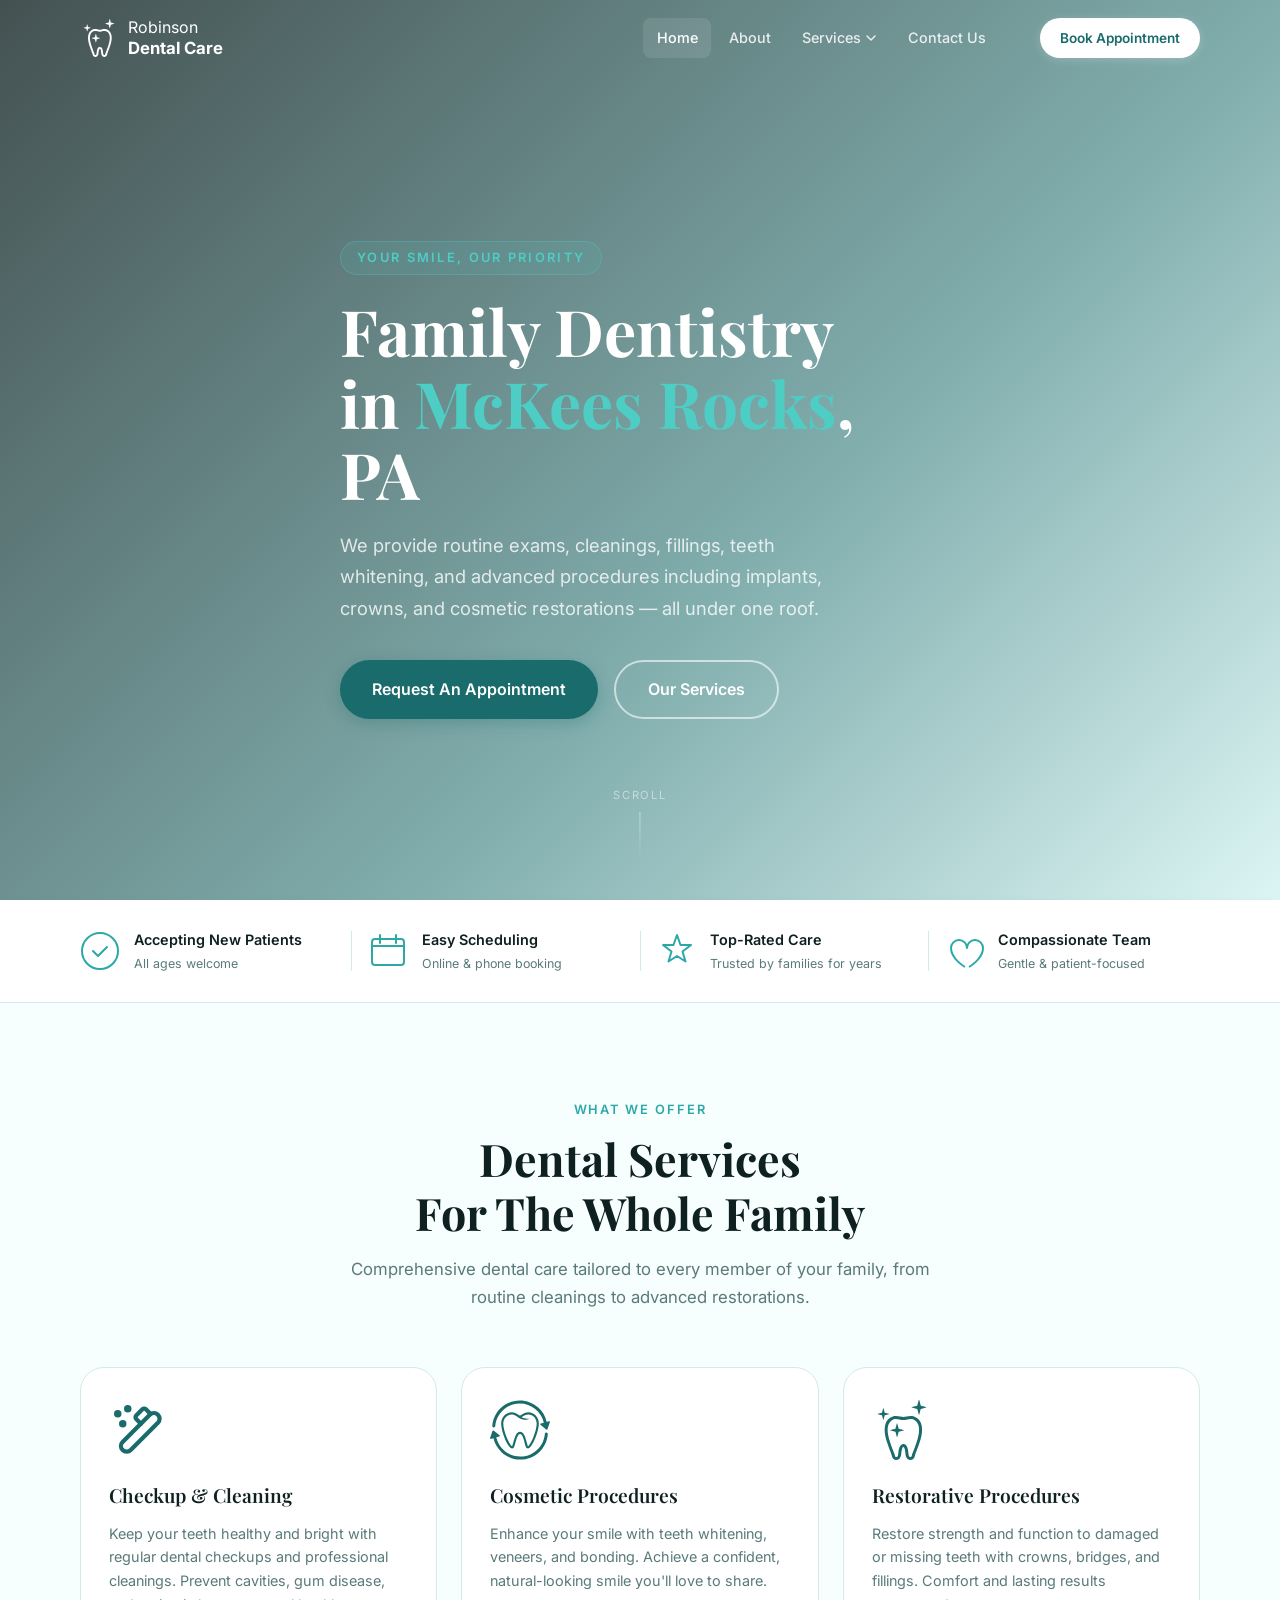
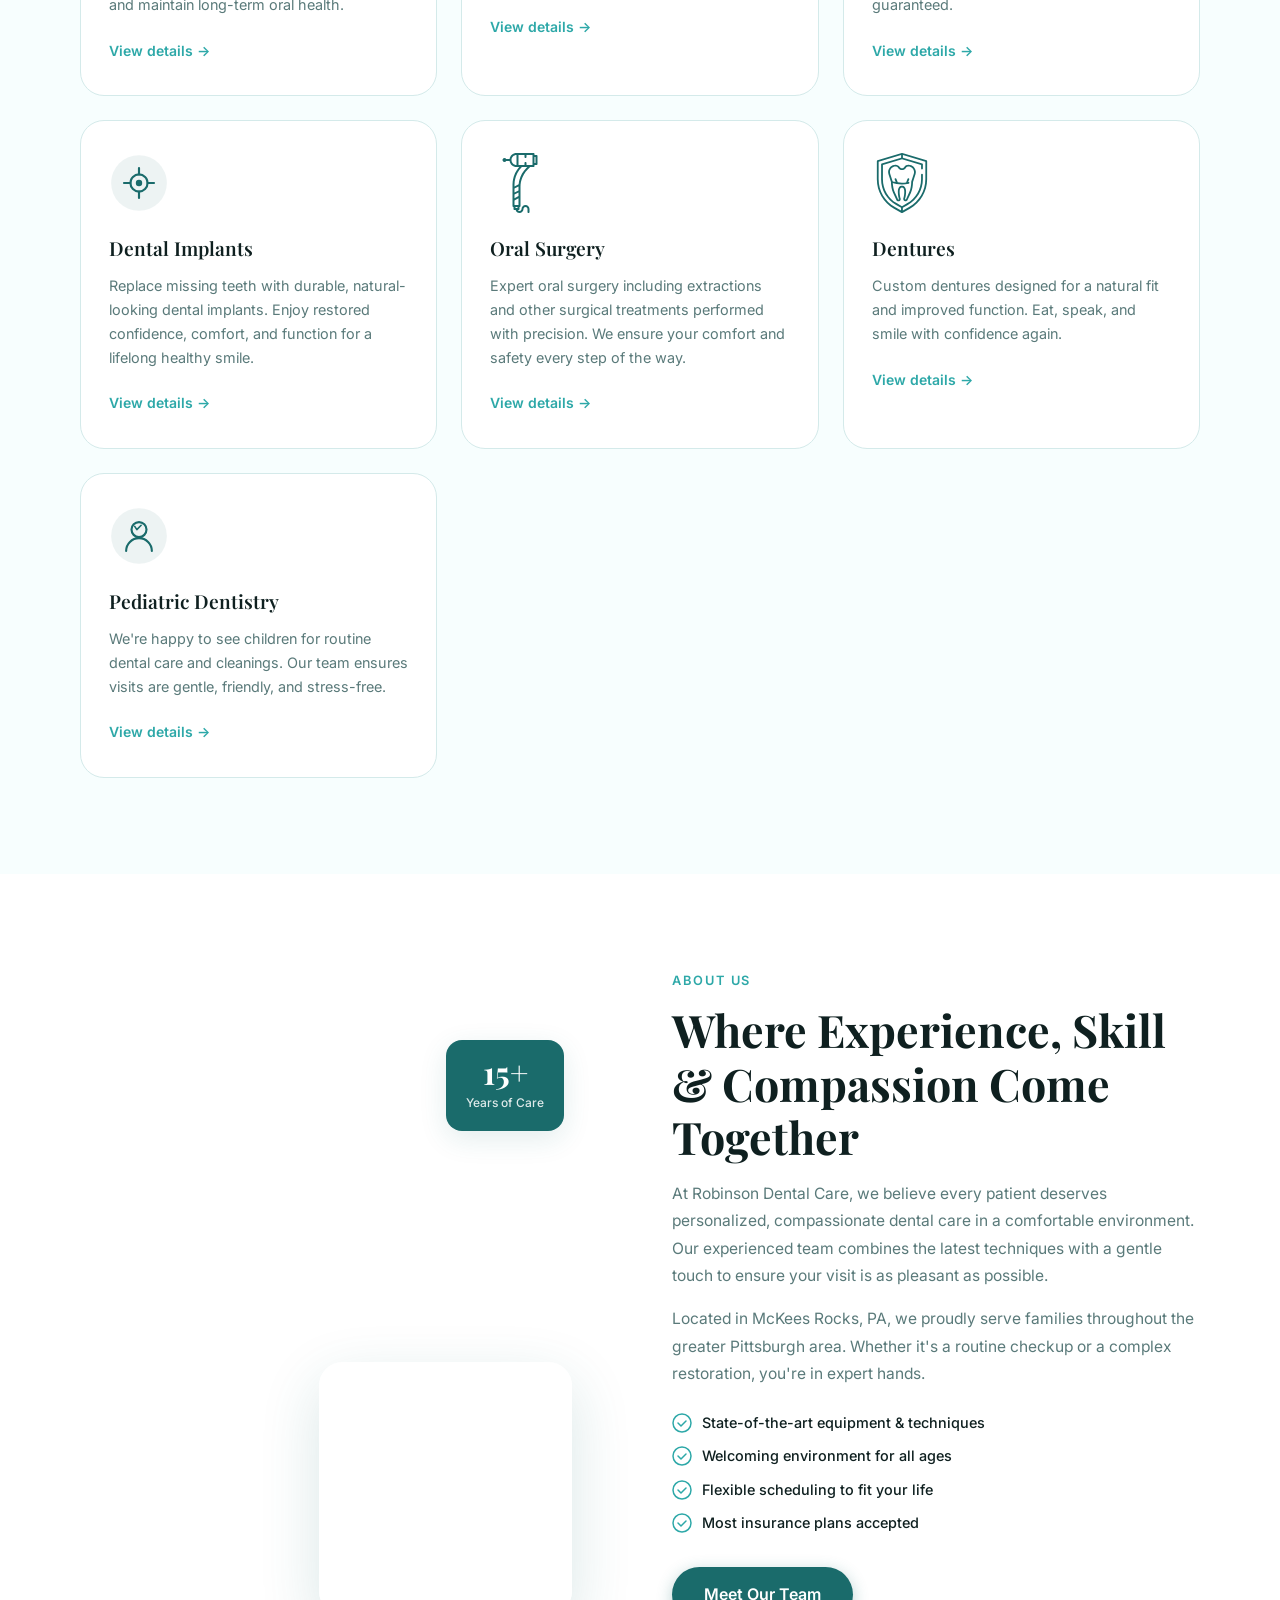
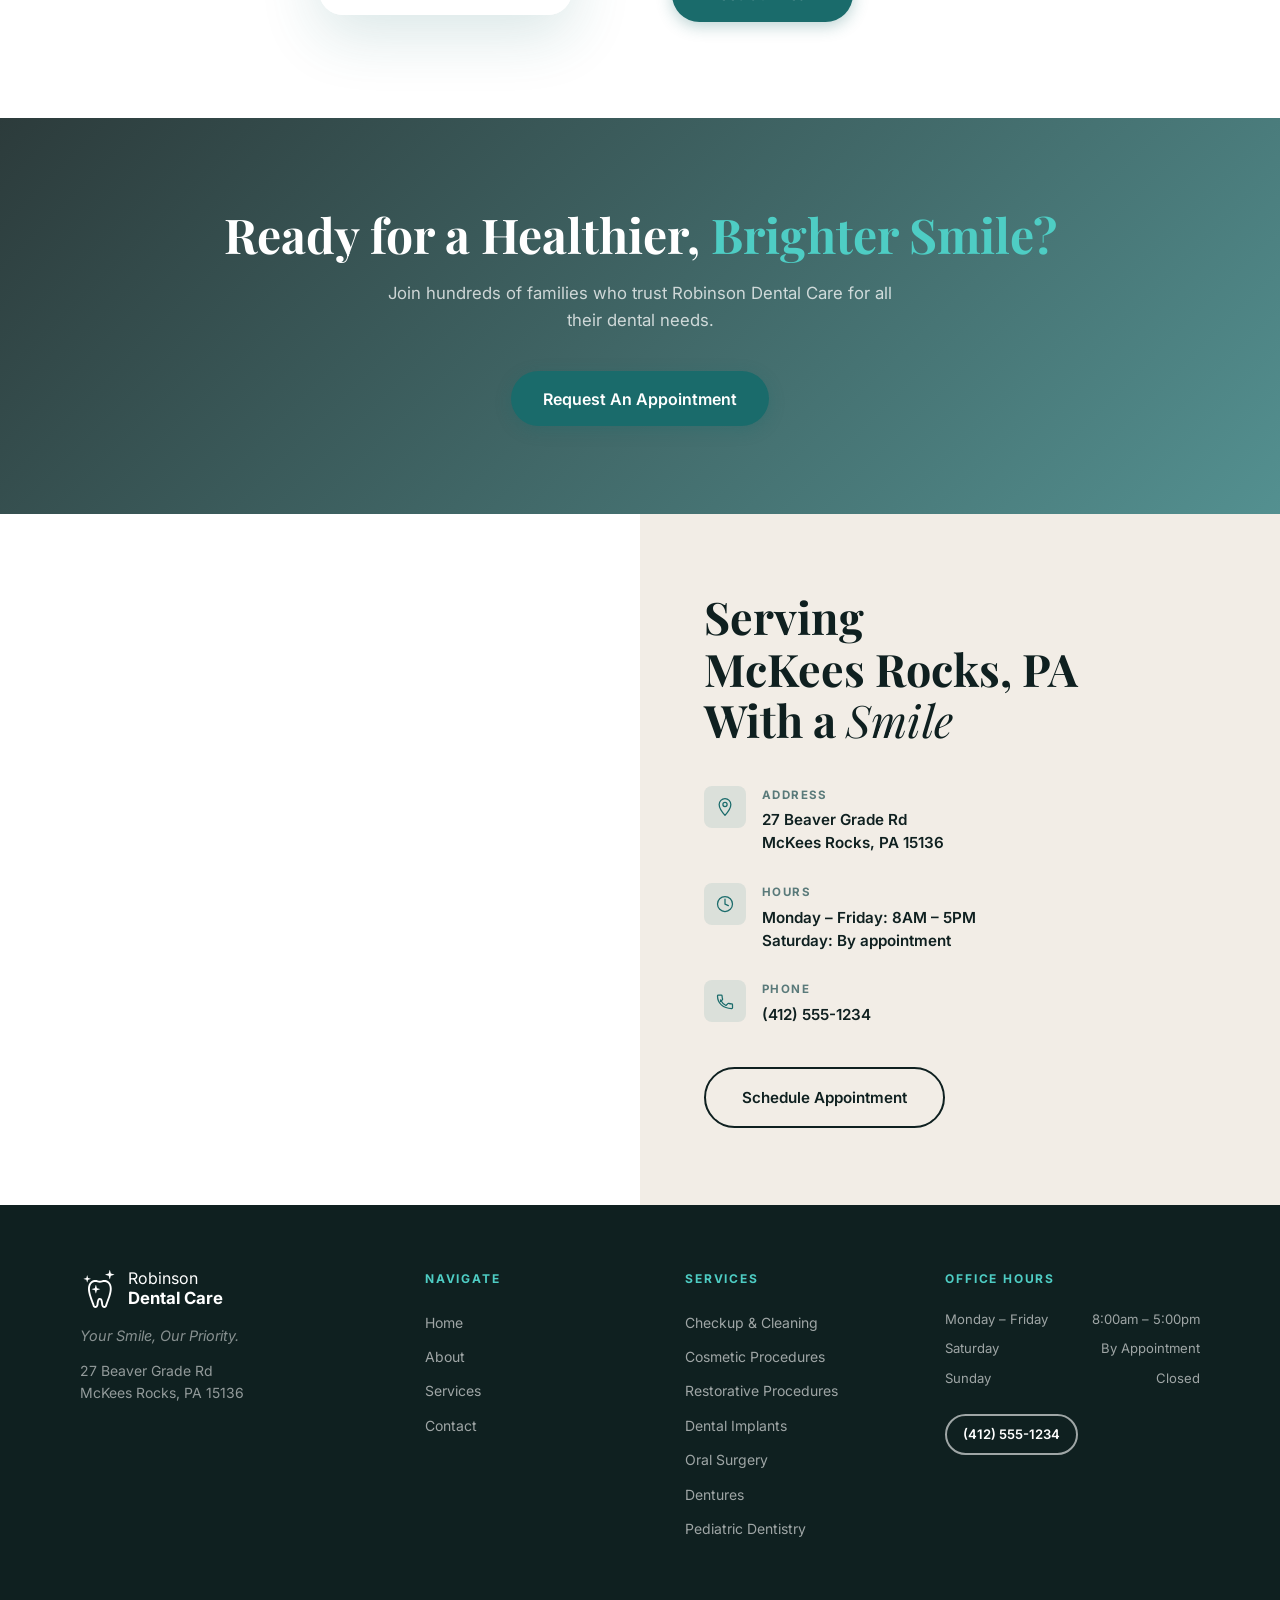
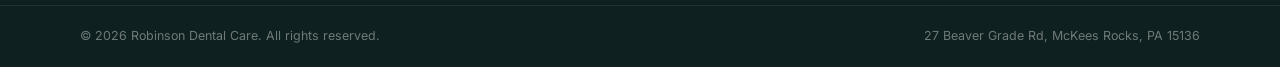
==== commit 2a43f9a6: "updated SVG icons" ====
--- a/index.html
+++ b/index.html
@@ -142,11 +142,7 @@
 
         <div class="service-card reveal" data-delay="0">
           <div class="service-card__icon-wrap">
-            <svg viewBox="0 0 56 56" fill="none" xmlns="http://www.w3.org/2000/svg" aria-hidden="true">
-              <circle cx="28" cy="28" r="26" fill="currentColor" opacity="0.08"/>
-              <path d="M28 14C21.4 14 16 19 16 25.5c0 3.8 1.8 7.2 4.5 9.5L23 42h5l1-8h-2l1 8h5l2.5-7c2.7-2.3 4.5-5.7 4.5-9.5C40 19 34.6 14 28 14z" stroke="currentColor" stroke-width="2" stroke-linejoin="round"/>
-              <path d="M23 24c0-2.8 2.2-5 5-5s5 2.2 5 5" stroke="currentColor" stroke-width="1.5" stroke-linecap="round"/>
-            </svg>
+            <svg viewBox="0 0 24 24" fill="none" xmlns="http://www.w3.org/2000/svg" aria-hidden="true"><path d="M8.68379 20.0242L19.5603 9.14767C20.4538 8.25417 20.4538 6.80554 19.5603 5.91205C18.6668 5.01855 17.2182 5.01855 16.3247 5.91205L5.44817 16.7886C4.55468 17.6821 4.55468 19.1307 5.44817 20.0242C6.34166 20.9177 7.7903 20.9177 8.68379 20.0242Z" stroke="currentColor" stroke-width="1.7" stroke-linecap="round"></path> <path d="M16.6483 5.5885L14.7669 3.70711C14.3764 3.31658 13.7432 3.31658 13.3527 3.70711L10.8842 6.17564C10.4937 6.56616 10.4937 7.19933 10.8842 7.58985L12.7656 9.47124" stroke="currentColor" stroke-width="1.7" stroke-linecap="round"></path> <circle cx="3.5" cy="5.5" r="1.5" fill="currentColor"></circle> <circle cx="5.5" cy="9.5" r="1.5" fill="currentColor"></circle> <circle cx="7.5" cy="3.5" r="1.5" fill="currentColor"></circle> </svg>
           </div>
           <h3 class="service-card__title">Checkup &amp; Cleaning</h3>
           <p class="service-card__text">Keep your teeth healthy and bright with regular dental checkups and professional cleanings. Prevent cavities, gum disease, and maintain long-term oral health.</p>
@@ -155,12 +151,7 @@
 
         <div class="service-card reveal" data-delay="80">
           <div class="service-card__icon-wrap">
-            <svg viewBox="0 0 56 56" fill="none" xmlns="http://www.w3.org/2000/svg" aria-hidden="true">
-              <circle cx="28" cy="28" r="26" fill="currentColor" opacity="0.08"/>
-              <path d="M18 34c0-4 2-6 5-8s5-3 5-6-2-5-5-5-5 2-5 5" stroke="currentColor" stroke-width="2" stroke-linecap="round"/>
-              <path d="M28 20c3 0 5 2 5 5s-2 4-5 6-5 4-5 8" stroke="currentColor" stroke-width="2" stroke-linecap="round"/>
-              <path d="M22 38h12" stroke="currentColor" stroke-width="2" stroke-linecap="round"/>
-            </svg>
+            <svg fill="currentColor" version="1.1" xmlns="http://www.w3.org/2000/svg" viewBox="0 0 403.647 403.647" aria-hidden="true"><g> <g> <path d="M124.149,306.024c9.399,13.524,17.334,19.823,24.969,19.823c2.879,0,9.97-1.094,13.638-11.241 c3.023-8.362,5.729-17.91,8.592-28.019c6.969-24.6,16.515-58.291,29.998-58.291h0.957c5.804,0,11.184,5.359,16.446,16.385 c5.529,11.578,9.77,27.111,13.87,42.135c2.742,10.044,5.332,19.531,8.265,27.757c3.599,10.101,10.627,11.194,13.486,11.196 c7.606,0,15.537-6.395,24.954-20.122c7.482-10.905,15.357-25.708,22.777-42.808c16.646-38.359,26.584-77.285,26.584-104.125 c0-19.684-6.971-38.33-19.631-52.505c-13.352-14.946-31.728-23.178-51.744-23.178c-15.719,0-32.351,9.175-44.498,15.876 c-3.248,1.793-9.15,5.05-10.985,5.578c-1.851-0.534-7.712-3.777-10.94-5.564c-12.121-6.706-28.719-15.89-44.549-15.89 c-20.017,0-38.393,8.232-51.743,23.178c-12.661,14.175-19.634,32.822-19.634,52.505c0,27.63,9.888,66.849,26.451,104.91 C108.791,280.576,116.653,295.237,124.149,306.024z M146.338,97.6c9.202,0,21.379,4.246,32.571,11.358 c1.614,1.026,3.964,2.833,6.237,4.581c0.918,0.705,1.822,1.4,2.667,2.036c2.756,2.064,6.479,4.762,10.846,7.33 c2.31,1.365,4.414,2.576,6.778,3.579c9.515,4.04,19.603,6.087,29.981,6.087c10.612,0,15.996-1.187,18.013-1.667 c3.782-0.902,12.638-3.308,12.465-4.616c-0.153-1.155-9.903-0.581-13.196-0.866c-3.82-0.332-15.516-1.051-29.567-4.772 c-4.219-1.118-9.933-3.373-10.19-4.619c-0.195-0.941,3.885-3.556,6.989-5.46c10.873-6.671,25.408-12.97,37.378-12.97 c35.56,0,56.81,31.074,56.81,61.116c0,24.573-9.726,62.249-25.38,98.327c-6.959,16.034-14.567,30.37-21.427,40.365 c-6.63,9.663-10.519,13.98-12.212,13.458c-0.32-0.099-0.744-0.554-0.919-1.046c-2.734-7.67-4.826-17.008-7.51-26.84 c-4.271-15.641-8.686-31.812-14.777-44.574c-7.928-16.604-17.608-24.675-29.592-24.675h-0.957 c-11.576,0-21.045,8.008-28.948,24.481c-6.066,12.643-10.638,28.781-15.079,44.455c-2.786,9.836-4.879,19.043-7.72,26.902 c-0.203,0.561-0.771,1.307-1.126,1.421c-1.676,0.536-5.612-3.569-12.361-13.278c-6.862-9.875-14.441-24.045-21.342-39.899 c-15.569-35.777-25.241-73.748-25.241-99.097C89.528,128.673,110.778,97.6,146.338,97.6z"></path> <path d="M397.808,142.451c0,0-11.247,3.112-14.979,4.207c-1.688,0.495-1.813-0.472-1.813-0.472 c-8.279-36.051-26.914-68.029-54.498-93.572C292.13,20.772,247.367,3.236,200.473,3.236c-46.972,0-91.79,17.587-126.199,49.521 C40.052,84.518,19.179,127.55,15.5,173.929c-0.437,5.506,3.672,10.323,9.178,10.76c0.269,0.021,0.537,0.032,0.802,0.032 c5.164,0,9.542-3.973,9.958-9.209c6.774-85.388,79.267-152.275,165.036-152.275c77.828,0,144.605,54.257,161.324,128.329 c0,0,0.354,0.88-0.401,1.112c-5.027,1.548-20.255,5.688-20.255,5.688c-4.48,1.258-5.213,4.715-1.628,7.681l38.234,31.643 c3.586,2.966,7.76,1.794,9.275-2.605l16.172-46.92C404.712,143.764,402.288,141.194,397.808,142.451z"></path> <path d="M379.694,218.959c-5.513-0.44-10.322,3.672-10.76,9.178c-6.774,85.389-79.267,152.274-165.035,152.274 c-77.855,0-144.633-54.208-161.321-128.317c0,0-0.23-1.024,0.54-1.246c5.72-1.647,19.389-5.444,19.389-5.444 c4.481-1.258,5.213-4.715,1.628-7.683L25.9,206.08c-3.585-2.967-7.758-1.795-9.275,2.604l-16.173,46.92 c-1.517,4.397,0.909,6.969,5.388,5.711c0,0,10.842-3.06,16.504-4.634c0.689-0.192,0.99,1.078,0.99,1.078 c8.269,36.082,26.917,67.713,54.521,93.274c34.388,31.841,79.15,49.377,126.043,49.377c46.972,0,91.79-17.586,126.198-49.52 c34.223-31.761,55.095-74.793,58.773-121.173C389.309,224.213,385.199,219.396,379.694,218.959z"></path> </g> </g></svg>
           </div>
           <h3 class="service-card__title">Cosmetic Procedures</h3>
           <p class="service-card__text">Enhance your smile with teeth whitening, veneers, and bonding. Achieve a confident, natural-looking smile you'll love to share.</p>
@@ -169,12 +160,7 @@
 
         <div class="service-card reveal" data-delay="160">
           <div class="service-card__icon-wrap">
-            <svg viewBox="0 0 56 56" fill="none" xmlns="http://www.w3.org/2000/svg" aria-hidden="true">
-              <circle cx="28" cy="28" r="26" fill="currentColor" opacity="0.08"/>
-              <rect x="18" y="20" width="20" height="16" rx="4" stroke="currentColor" stroke-width="2"/>
-              <path d="M23 20v-3a5 5 0 0110 0v3" stroke="currentColor" stroke-width="2" stroke-linecap="round"/>
-              <path d="M25 28h6M28 25v6" stroke="currentColor" stroke-width="2" stroke-linecap="round"/>
-            </svg>
+            <svg version="1.1" xmlns="http://www.w3.org/2000/svg" viewBox="0 0 512 512" aria-hidden="true" style="fill: currentColor;"><g> <path d="M386.504,156.575c-19.34-15.092-38.896-20.3-56.195-20.19c-13.232,0.017-25.064,2.706-35.536,5.081 c-10.48,2.436-19.632,4.481-27.221,4.448c-7.575,0.034-16.723-2.012-27.207-4.448c-10.472-2.376-22.304-5.064-35.532-5.081 c-17.303-0.11-36.86,5.09-56.199,20.198c-14.36,11.067-24.785,25.576-31.35,42.148c-6.591,16.588-9.483,35.188-9.491,55.193 c0.016,30.64,6.764,64.722,18.486,100.909c12.104,37.336,22.477,64.789,30.15,84.751c3.826,9.968,6.975,18.068,9.284,24.468 c2.312,6.358,3.75,11.11,4.228,13.756c1.886,10.23,6.612,18.93,13.354,24.966c6.718,6.037,15.329,9.241,23.94,9.225 c8.895,0.008,17.747-3.365,24.815-9.58c7.098-6.214,12.362-15.185,14.898-26.041c0.74-3.187,1.21-6.536,1.679-10.306 c0.802-6.561,1.513-14.323,2.528-22.304c1.484-11.93,3.86-24.409,7.398-32.45c1.712-4.034,3.669-6.781,5.132-8.049 c1.544-1.268,2.08-1.471,3.889-1.573c1.421,0.042,1.987,0.254,2.943,0.828c1.603,0.931,4.35,4.254,6.59,9.968 c3.45,8.464,5.682,21.095,7.111,32.983c0.736,5.952,1.311,11.752,1.886,16.96c0.604,5.25,1.15,9.782,2.109,13.942 c2.541,10.856,7.788,19.827,14.89,26.041c7.068,6.232,15.933,9.588,24.824,9.58c8.611,0.016,17.222-3.188,23.94-9.233 c6.747-6.028,11.46-14.728,13.355-24.958c0.481-2.647,1.918-7.398,4.227-13.756c6.954-19.294,21.298-53.274,39.433-109.219 c11.727-36.179,18.47-70.269,18.478-100.909c0-19.996-2.892-38.605-9.482-55.193C411.281,182.159,400.856,167.643,386.504,156.575z M384.598,346.97c-11.925,36.77-22.08,63.648-29.698,83.475c-3.813,9.925-6.984,18.076-9.465,24.941 c-2.474,6.899-4.292,12.437-5.298,17.722c-1.065,5.546-3.191,8.742-5.318,10.661c-2.156,1.919-4.456,2.698-6.916,2.732 c-2.541-0.018-5.302-0.905-8.003-3.247c-2.672-2.359-5.351-6.291-6.878-12.716c-0.342-1.437-0.786-4.194-1.197-7.567 c-0.727-5.952-1.458-13.908-2.54-22.43c-1.687-12.852-3.996-26.972-9.271-39.332c-2.693-6.172-6.181-12.091-11.528-16.927 c-5.259-4.844-12.886-8.184-20.935-8.083c-6.092-0.034-12.052,1.81-16.791,4.913c-8.357,5.53-13.012,13.604-16.394,21.873 c-4.98,12.513-7.165,26.674-8.754,39.374c-0.786,6.333-1.37,12.268-1.927,17.24c-0.546,4.938-1.12,9.03-1.59,10.941 c-1.522,6.426-4.207,10.348-6.879,12.699c-2.713,2.359-5.461,3.246-8.002,3.246c-2.468-0.016-4.76-0.811-6.916-2.714 c-2.126-1.919-4.253-5.115-5.318-10.652c-1.006-5.294-2.824-10.831-5.297-17.73c-7.407-20.495-21.26-53.206-39.163-108.416 c-11.174-34.42-17.256-66.194-17.236-93.046c-0.012-17.544,2.566-32.94,7.682-45.767c5.136-12.842,12.657-23.192,23.242-31.392 c15.481-11.837,27.948-14.762,40.605-14.872c9.664-0.009,19.514,2.054,29.841,4.439c10.328,2.333,21.108,5.039,32.898,5.081 c11.796-0.042,22.575-2.748,32.902-5.081c10.336-2.384,20.186-4.448,29.854-4.439c12.644,0.11,25.107,3.044,40.6,14.872 c10.586,8.2,18.106,18.541,23.243,31.392c5.115,12.826,7.685,28.222,7.685,45.767C401.855,280.785,395.771,312.567,384.598,346.97z "></path> <path d="M461.165,59.632l-43.593-11.55c-1.141-0.254-2.072-1.167-2.317-2.317L403.757,2.173 C403.452,0.905,402.328,0,401.018,0c-1.311,0-2.436,0.905-2.74,2.173l-11.49,43.592c-0.262,1.15-1.184,2.063-2.325,2.317 l-43.593,11.55c-1.276,0.254-2.181,1.386-2.181,2.697c0,1.311,0.905,2.443,2.181,2.688l43.593,11.558 c1.141,0.237,2.062,1.167,2.325,2.317l11.49,43.585c0.304,1.276,1.429,2.181,2.74,2.181c1.31,0,2.434-0.905,2.739-2.181 l11.498-43.585c0.245-1.15,1.176-2.08,2.317-2.317l43.593-11.558c1.277-0.245,2.182-1.378,2.182-2.688 C463.346,61.018,462.442,59.886,461.165,59.632z"></path> <path d="M268.72,255.75l-39.809-10.551c-1.044-0.228-1.89-1.066-2.114-2.114l-10.501-39.805 c-0.279-1.158-1.306-1.987-2.502-1.987c-1.197,0-2.224,0.829-2.503,1.987l-10.492,39.805c-0.236,1.048-1.078,1.886-2.122,2.114 l-39.81,10.551c-1.166,0.229-1.99,1.268-1.99,2.461c0,1.201,0.824,2.232,1.99,2.46l39.81,10.551 c1.044,0.22,1.886,1.066,2.122,2.114l10.492,39.805c0.279,1.167,1.306,1.987,2.503,1.987c1.196,0,2.223-0.82,2.502-1.987 l10.501-39.805c0.224-1.048,1.07-1.894,2.114-2.114l39.809-10.551c1.167-0.228,1.991-1.26,1.991-2.46 C270.711,257.018,269.887,255.979,268.72,255.75z"></path> <path d="M109.731,130.72l33.756-8.945c0.989-0.195,1.686-1.065,1.686-2.088c0-1.006-0.698-1.894-1.686-2.088 l-33.756-8.945c-0.883-0.195-1.602-0.905-1.792-1.792l-8.903-33.752c-0.236-0.981-1.107-1.682-2.122-1.682 c-1.014,0-1.886,0.701-2.122,1.682l-8.895,33.752c-0.203,0.888-0.917,1.598-1.801,1.792l-33.756,8.945 c-0.99,0.194-1.686,1.082-1.686,2.088c0,1.024,0.697,1.894,1.686,2.088l33.756,8.945c0.884,0.186,1.598,0.905,1.801,1.792 l8.895,33.752c0.236,0.989,1.108,1.682,2.122,1.682c1.015,0,1.886-0.694,2.122-1.682l8.903-33.752 C108.129,131.625,108.848,130.906,109.731,130.72z"></path> </g></svg>
           </div>
           <h3 class="service-card__title">Restorative Procedures</h3>
           <p class="service-card__text">Restore strength and function to damaged or missing teeth with crowns, bridges, and fillings. Comfort and lasting results guaranteed.</p>
@@ -197,12 +183,7 @@
 
         <div class="service-card reveal" data-delay="0">
           <div class="service-card__icon-wrap">
-            <svg viewBox="0 0 56 56" fill="none" xmlns="http://www.w3.org/2000/svg" aria-hidden="true">
-              <circle cx="28" cy="28" r="26" fill="currentColor" opacity="0.08"/>
-              <path d="M20 32c0-4 2-8 8-10 6 2 8 6 8 10" stroke="currentColor" stroke-width="2" stroke-linecap="round"/>
-              <path d="M24 38l4-16 4 16" stroke="currentColor" stroke-width="2" stroke-linecap="round" stroke-linejoin="round"/>
-              <path d="M16 40h24" stroke="currentColor" stroke-width="2" stroke-linecap="round"/>
-            </svg>
+            <svg fill="currentColor" version="1.1" xmlns="http://www.w3.org/2000/svg" viewBox="0 0 60 60" aria-hidden="true"><path d="M46.5,2h-2V1c0-0.552-0.447-1-1-1h-17c-3.519,0-6.432,2.613-6.92,6h-3.358c-0.347-0.595-0.985-1-1.722-1 c-1.103,0-2,0.897-2,2s0.897,2,2,2c0.737,0,1.375-0.405,1.722-1h3.358c0.488,3.387,3.401,6,6.92,6h2.646 C24.905,18.811,22.5,25.113,22.5,31.605V53c0,0.552,0.447,1,1,1v2c0,0.552,0.447,1,1,1h1.142c0.447,1.72,1.999,3,3.858,3 c2.206,0,4-1.794,4-4c0-1.103,0.897-2,2-2s2,0.897,2,2v3c0,0.552,0.447,1,1,1s1-0.448,1-1v-3c0-2.206-1.794-4-4-4s-4,1.794-4,4 c0,1.103-0.897,2-2,2c-0.737,0-1.375-0.405-1.722-1H28.5c0.553,0,1-0.448,1-1v-2c0.553,0,1-0.448,1-1V33.87 c0-6.586,2.564-12.777,7.222-17.434L40.156,14H43.5c0.553,0,1-0.448,1-1v-1h2c0.553,0,1-0.448,1-1V3C47.5,2.448,47.053,2,46.5,2z M21.5,7c0-2.757,2.243-5,5-5v10C23.743,12,21.5,9.757,21.5,7z M28.5,52h-4v-4.426l4-2.337V52z M28.5,42.921l-4,2.337v-3.639l4-2 V42.921z M28.5,33.87v3.512l-4,2v-3.764l4.006-2.003C28.505,33.7,28.5,33.784,28.5,33.87z M27.5,55h-2v-1h2V55z M36.308,15.021 c-4.429,4.429-7.106,10.142-7.686,16.299L24.5,33.382v-1.777c0-6.619,2.693-13.028,7.394-17.605h5.435L36.308,15.021z M42.5,12 h-2.758H36.5v-2c0-0.552-0.447-1-1-1s-1,0.448-1,1v2h-3h-3V2h6v2c0,0.552,0.447,1,1,1s1-0.448,1-1V2h6v1v8V12z M45.5,10h-1V4h1V10z"></path></svg>
           </div>
           <h3 class="service-card__title">Oral Surgery</h3>
           <p class="service-card__text">Expert oral surgery including extractions and other surgical treatments performed with precision. We ensure your comfort and safety every step of the way.</p>
@@ -211,12 +192,7 @@
 
         <div class="service-card reveal" data-delay="80">
           <div class="service-card__icon-wrap">
-            <svg viewBox="0 0 56 56" fill="none" xmlns="http://www.w3.org/2000/svg" aria-hidden="true">
-              <circle cx="28" cy="28" r="26" fill="currentColor" opacity="0.08"/>
-              <path d="M16 30c0-8 5-14 12-14s12 6 12 14" stroke="currentColor" stroke-width="2" stroke-linecap="round"/>
-              <path d="M14 30h28" stroke="currentColor" stroke-width="2" stroke-linecap="round"/>
-              <path d="M20 30v6a2 2 0 002 2h12a2 2 0 002-2v-6" stroke="currentColor" stroke-width="2"/>
-            </svg>
+            <svg fill="currentColor" version="1.1" xmlns="http://www.w3.org/2000/svg" viewBox="0 0 432.836 432.836" aria-hidden="true"><path d="M393.277,52.929L218.486,0.301c-0.016-0.005-0.031-0.009-0.047-0.014l-0.036-0.011c-0.014-0.004-0.03-0.006-0.044-0.01 c-0.252-0.074-0.512-0.13-0.776-0.173c-0.067-0.011-0.133-0.022-0.199-0.031c-0.277-0.036-0.557-0.062-0.843-0.062 c-0.002,0-0.005,0-0.007,0c-0.001,0-0.003,0-0.004,0c-0.287,0-0.567,0.025-0.844,0.061c-0.067,0.009-0.133,0.02-0.199,0.03 c-0.263,0.043-0.522,0.098-0.774,0.171c-0.015,0.004-0.03,0.006-0.045,0.01l-0.038,0.011c-0.017,0.005-0.034,0.01-0.051,0.015 L39.693,52.586c-2.75,0.822-4.635,3.351-4.638,6.221l-0.122,129.724c-0.083,87.902,47.372,169.431,123.846,212.772l54.148,30.688 c0.011,0.006,0.022,0.01,0.033,0.016c0.228,0.128,0.464,0.242,0.707,0.342c0.035,0.014,0.07,0.025,0.105,0.039 c0.203,0.079,0.411,0.148,0.623,0.207c0.066,0.018,0.132,0.035,0.199,0.051c0.189,0.046,0.381,0.083,0.576,0.112 c0.065,0.01,0.13,0.022,0.195,0.03c0.25,0.03,0.503,0.049,0.761,0.049c0.002,0,0.004,0,0.006,0c0.258,0,0.512-0.019,0.762-0.048 c0.067-0.008,0.132-0.021,0.199-0.03c0.193-0.029,0.384-0.065,0.571-0.111c0.067-0.016,0.133-0.033,0.199-0.051 c0.211-0.058,0.417-0.126,0.618-0.204c0.036-0.014,0.072-0.025,0.108-0.04c0.243-0.099,0.478-0.212,0.704-0.339 c0.011-0.006,0.022-0.01,0.033-0.016l54.207-30.586c76.556-43.197,124.164-124.637,124.247-212.538l0.122-129.713 C397.906,56.289,396.025,53.757,393.277,52.929z M47.933,188.543L48.05,63.656l161.97-48.426l-0.017,18.53L70.419,75.493 c-2.75,0.822-4.635,3.351-4.638,6.221L65.681,188.56c-0.072,76.838,41.41,148.106,108.26,185.992l35.721,20.245l-0.019,20.39 l-44.454-25.194C92.784,348.958,47.854,271.768,47.933,188.543z M384.781,188.86c-0.079,83.224-45.154,160.331-117.636,201.229 l-44.502,25.11l0.019-20.39l35.761-20.178c66.92-37.761,108.537-108.95,108.609-185.787l0.031-33.03 c0.003-3.59-2.904-6.503-6.494-6.506c-0.002,0-0.004,0-0.006,0c-3.587,0-6.497,2.906-6.5,6.494l-0.031,33.03 c-0.068,72.16-39.151,139.016-101.998,174.478l-35.862,20.235l-35.821-20.302c-62.78-35.58-101.738-102.509-101.67-174.669 l0.096-102.01l137.714-41.174L354.128,86.83l-0.024,25.647c-0.004,3.59,2.904,6.503,6.494,6.506c0.002,0,0.004,0,0.006,0 c3.587,0,6.496-2.906,6.5-6.494l0.029-30.483c0.003-2.871-1.878-5.403-4.626-6.23L223.003,33.773l0.017-18.53l161.877,48.74 L384.781,188.86z M263.14,83.972c-0.063,0-0.127,0-0.19,0l-0.662,0.002c-11.939,0.041-22.942,6.292-29.432,16.72 c-3.557,5.715-9.688,9.125-16.406,9.125c-0.006,0-0.013,0-0.019,0c-6.726-0.006-12.859-3.429-16.407-9.156 c-6.47-10.441-17.461-16.712-29.394-16.776l-0.662-0.004c-0.098,0-0.191,0-0.289,0c-28.598,0-52.445,23.163-53.22,51.766 c-0.158,5.893,0.64,11.707,2.387,17.328l17.87,56.036c0.049,22.333,4.775,56.07,15.189,78.605l23.083,49.947 c2.359,6.717,8.548,11.247,15.529,11.317c0.059,0.001,0.116,0.001,0.174,0.001c4.388,0,8.516-1.695,11.639-4.784 c3.165-3.13,4.91-7.305,4.914-11.756c0.001-0.602-0.083-1.202-0.247-1.781c-4.477-15.784-13.513-60.16-1.729-75.736 c2.624-3.468,6.122-5.083,11.009-5.083c0.007,0,0.015,0,0.021,0c4.759,0.004,8.175,1.589,10.75,4.988 c11.729,15.48,2.828,59.822-1.592,75.601c-0.159,0.569-0.24,1.158-0.241,1.749c-0.008,8.563,6.797,16.097,15.17,16.794 c0.471,0.039,0.938,0.059,1.404,0.059c6.991,0,13.224-4.362,15.582-11.016l23.287-50.214c10.433-22.495,15.211-56.2,15.299-78.539 l17.991-56.048c1.742-5.572,2.551-11.385,2.403-17.278C315.633,107.199,291.778,83.972,263.14,83.972z M301.556,149.188 l-18.286,56.969c-0.207,0.647-0.313,1.37-0.311,2.05c0.053,20.902-4.335,52.983-14.093,74.025l-23.431,50.524 c-0.109,0.235-0.204,0.476-0.284,0.721c-0.514,1.576-2.028,2.574-3.688,2.441c-1.446-0.121-2.868-1.608-3.184-3.188 c2.765-10.202,16.072-63.479-0.865-85.845c-5.019-6.627-12.316-10.135-21.104-10.143c-0.011,0-0.021,0-0.031,0 c-8.92,0-16.313,3.543-21.383,10.246c-17.009,22.494-3.517,75.804-0.716,86.012c-0.133,0.7-0.474,1.343-0.992,1.855 c-0.68,0.672-1.6,1.017-2.539,1.027c-1.505-0.016-2.916-1.14-3.433-2.734c-0.079-0.247-0.174-0.489-0.283-0.725l-23.228-50.26 c-8.419-18.218-12.799-44.67-13.776-65.024c12.652,3.886,37.273,10.044,66.39,10.072c0.063,0,0.125,0,0.189,0 c15.837,0,32.321-1.859,48.993-5.527c3.506-0.771,5.723-4.239,4.952-7.745c-0.771-3.505-4.231-5.725-7.745-4.952 c-0.489,0.107-0.976,0.198-1.464,0.303l7.173-18.151c1.319-3.338-0.317-7.114-3.656-8.434c-3.338-1.32-7.113,0.317-8.434,3.656 L246.2,211.996c-10.088,1.465-20.025,2.217-29.69,2.217c-0.059,0-0.119,0-0.178,0c-10.921-0.01-21.236-0.964-30.442-2.334 l-10.057-25.592c-1.314-3.341-5.084-4.985-8.428-3.672c-3.341,1.313-4.984,5.086-3.672,8.427l7.104,18.077 c-10.552-2.299-18.447-4.791-22.403-6.146l-17.189-53.899c-1.309-4.21-1.91-8.609-1.79-13.073 c0.584-21.615,18.606-39.117,40.213-39.117c0.073,0,0.146,0,0.219,0.001l0.667,0.004c7.436,0.04,14.321,4.011,18.419,10.623 c5.933,9.575,16.192,15.298,27.446,15.309c0.011,0,0.02,0,0.03,0c11.24,0,21.498-5.702,27.443-15.257 c4.11-6.604,11.003-10.563,18.498-10.589l0.598-0.002c0.049,0,0.095,0,0.144,0c21.649,0,39.681,17.553,40.225,39.192 C303.469,140.628,302.858,145.026,301.556,149.188z"></path></svg>
           </div>
           <h3 class="service-card__title">Dentures</h3>
           <p class="service-card__text">Custom dentures designed for a natural fit and improved function. Eat, speak, and smile with confidence again.</p>
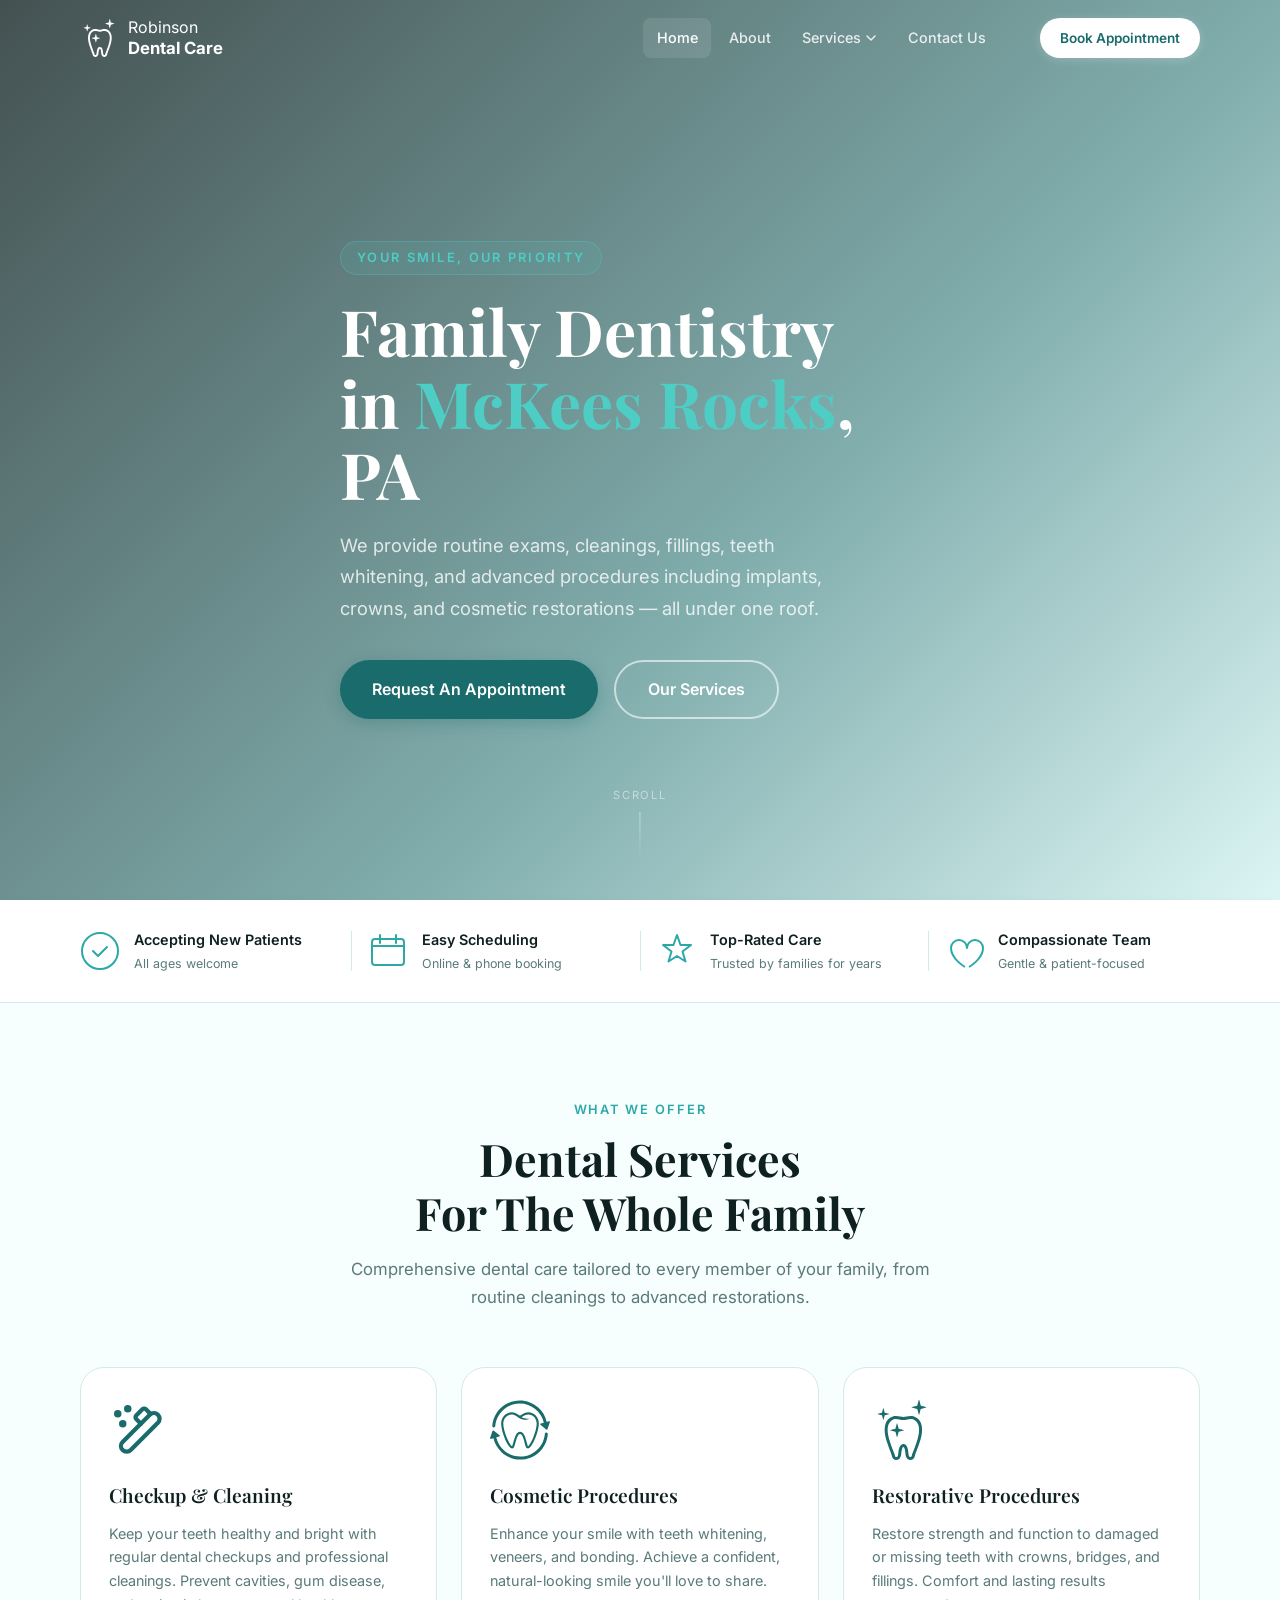
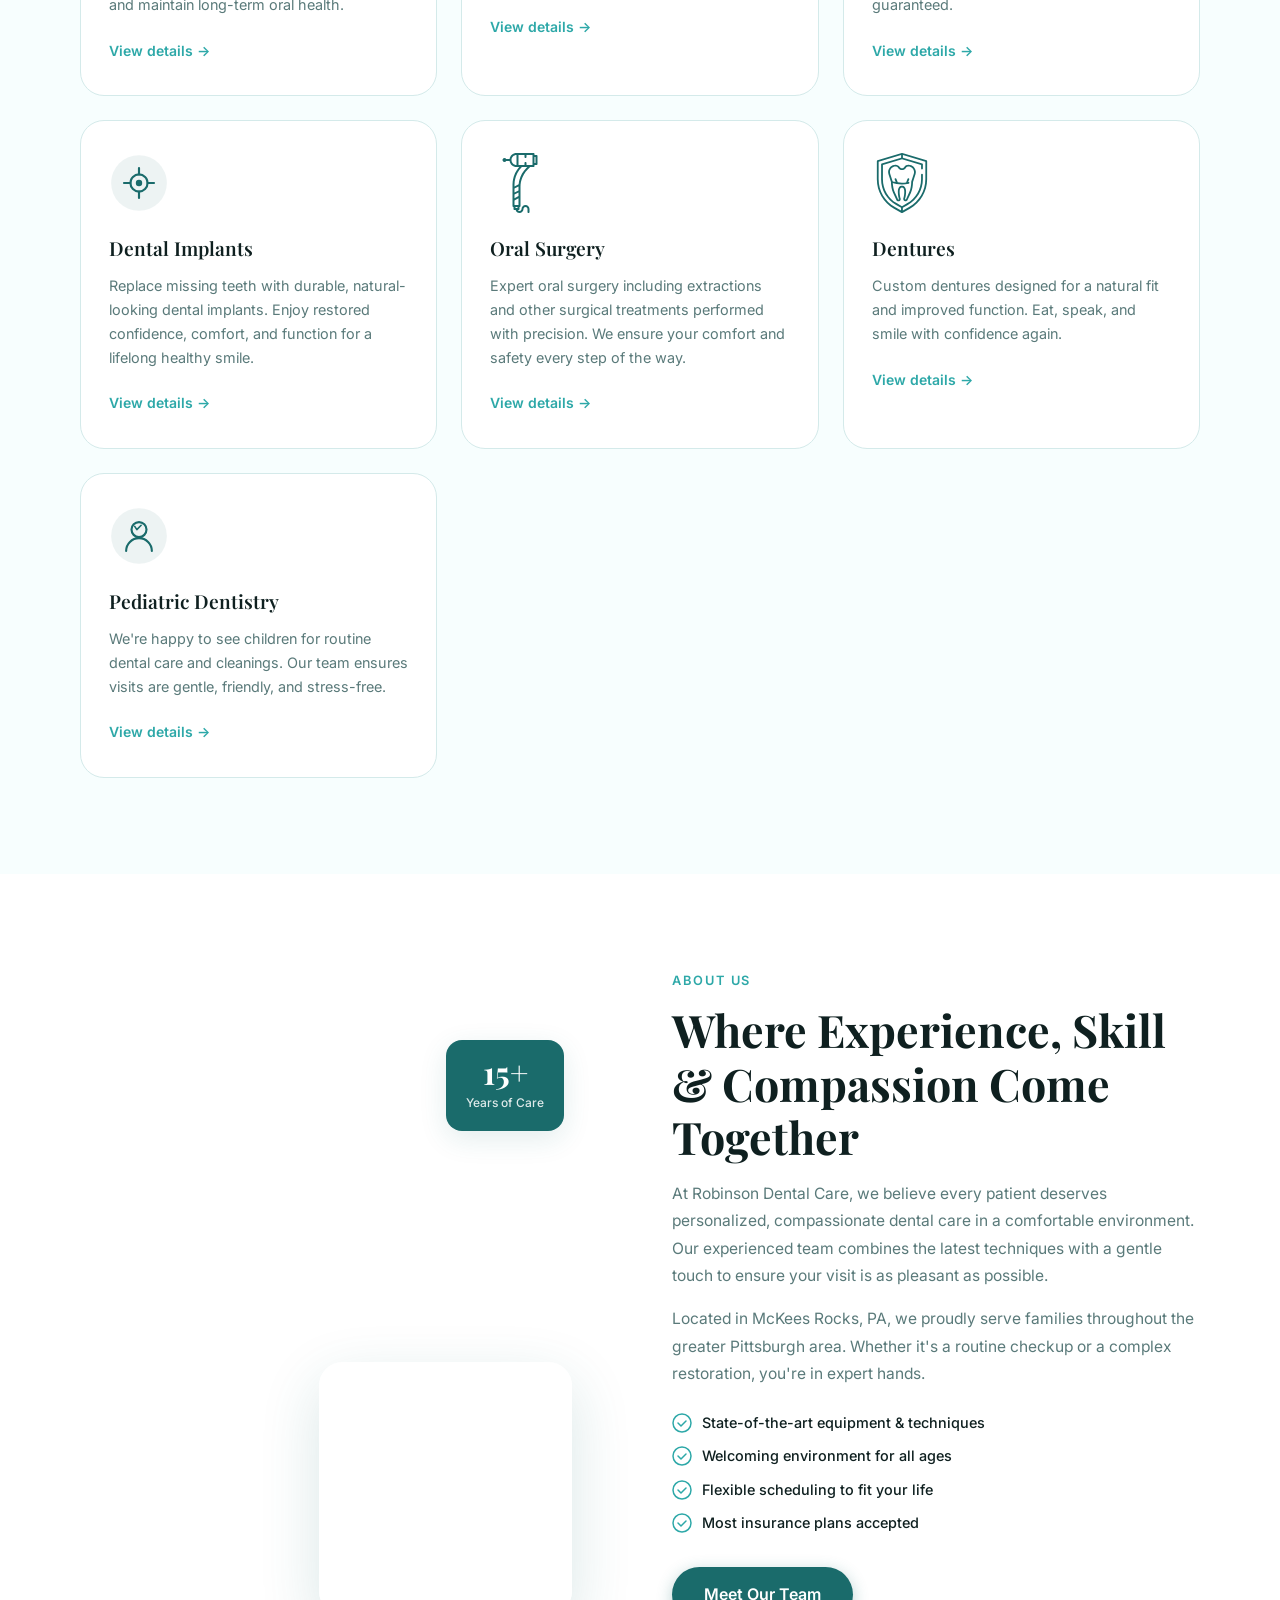
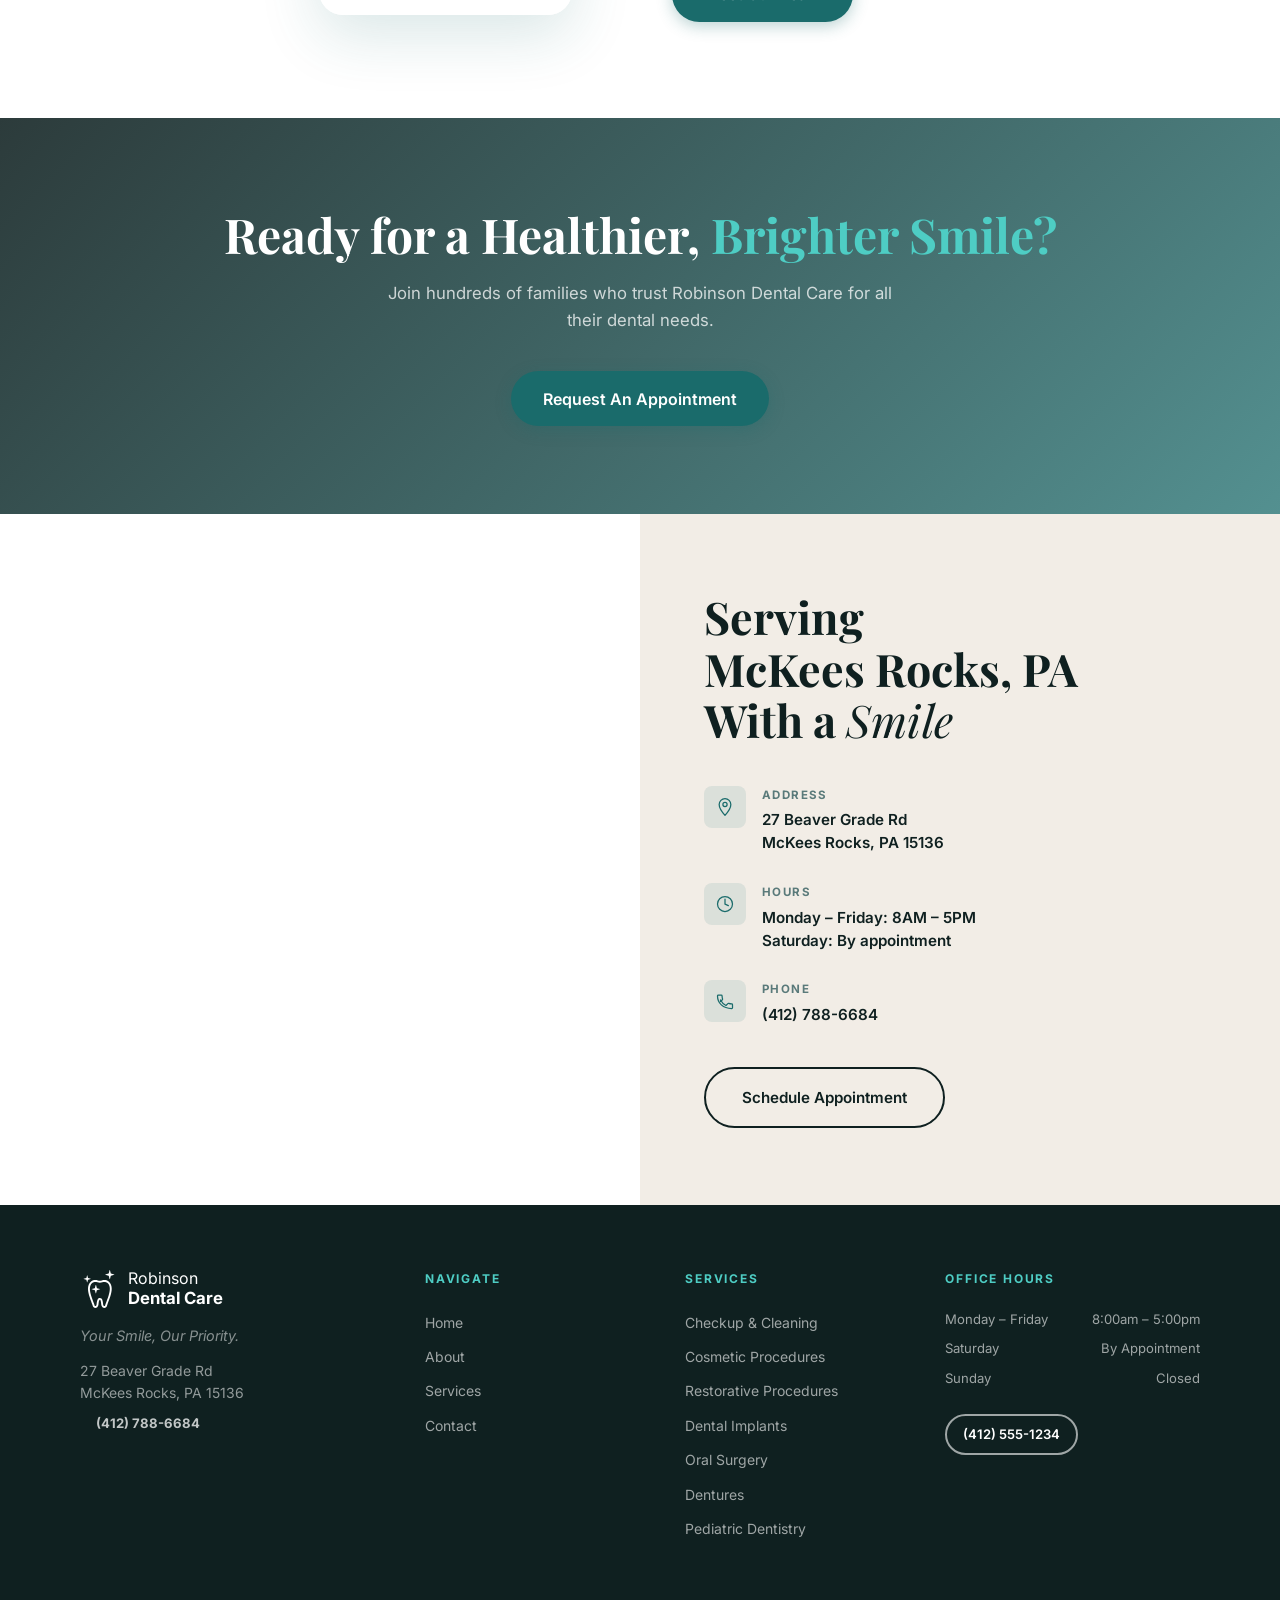
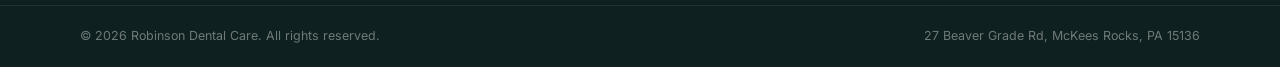
==== commit 8ece851d: "updated phone number" ====
--- a/index.html
+++ b/index.html
@@ -315,7 +315,7 @@
             </div>
             <div>
               <span class="contact__panel-label">Phone</span>
-              <strong><a href="tel:+14125551234">(412) 555-1234</a></strong>
+              <strong><a href="tel:+14127886684">(412) 788-6684</a></strong>
             </div>
           </li>
         </ul>
@@ -347,6 +347,7 @@
         </a>
         <p class="footer__tagline">Your Smile, Our Priority.</p>
         <p class="footer__address">27 Beaver Grade Rd<br />McKees Rocks, PA 15136</p>
+        <p class="footer__phone"><strong><a href="tel:+14127886684">(412) 788-6684</a></strong></p>
       </div>
 
       <div class="footer__col">
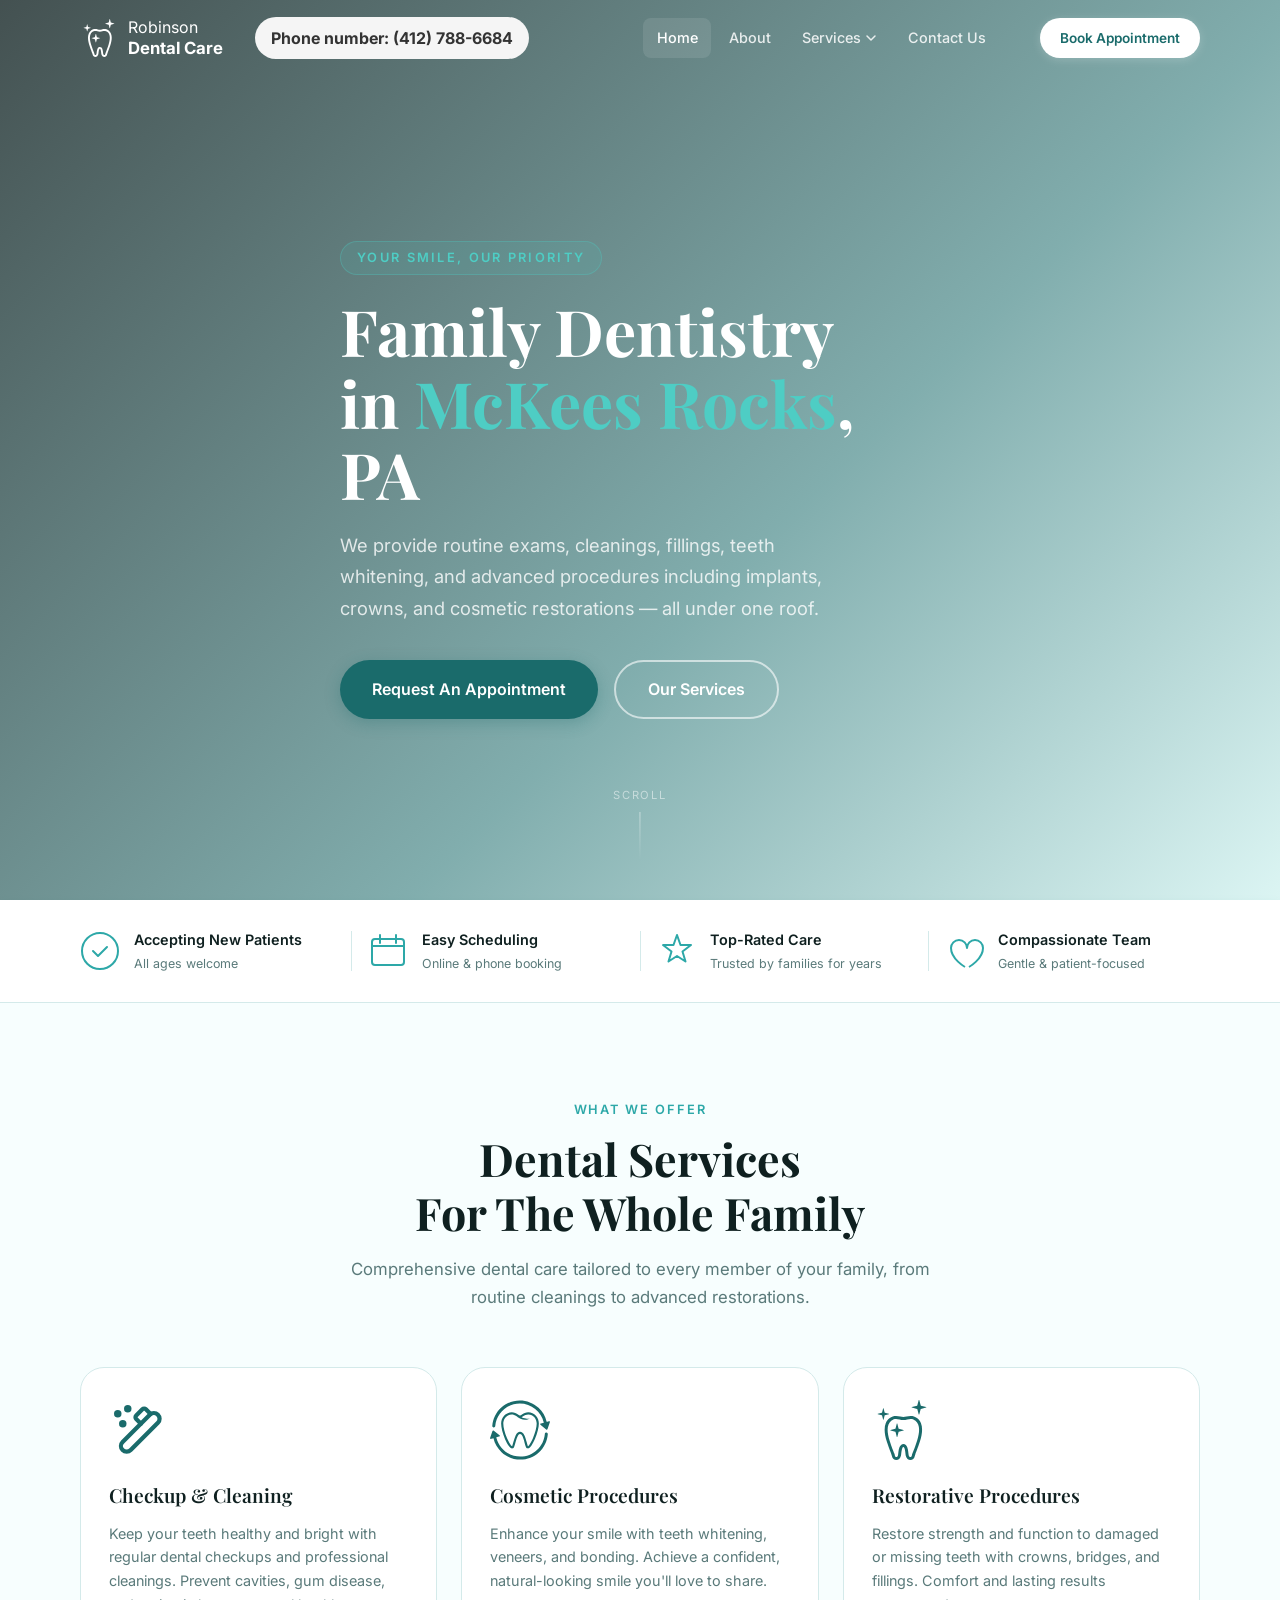
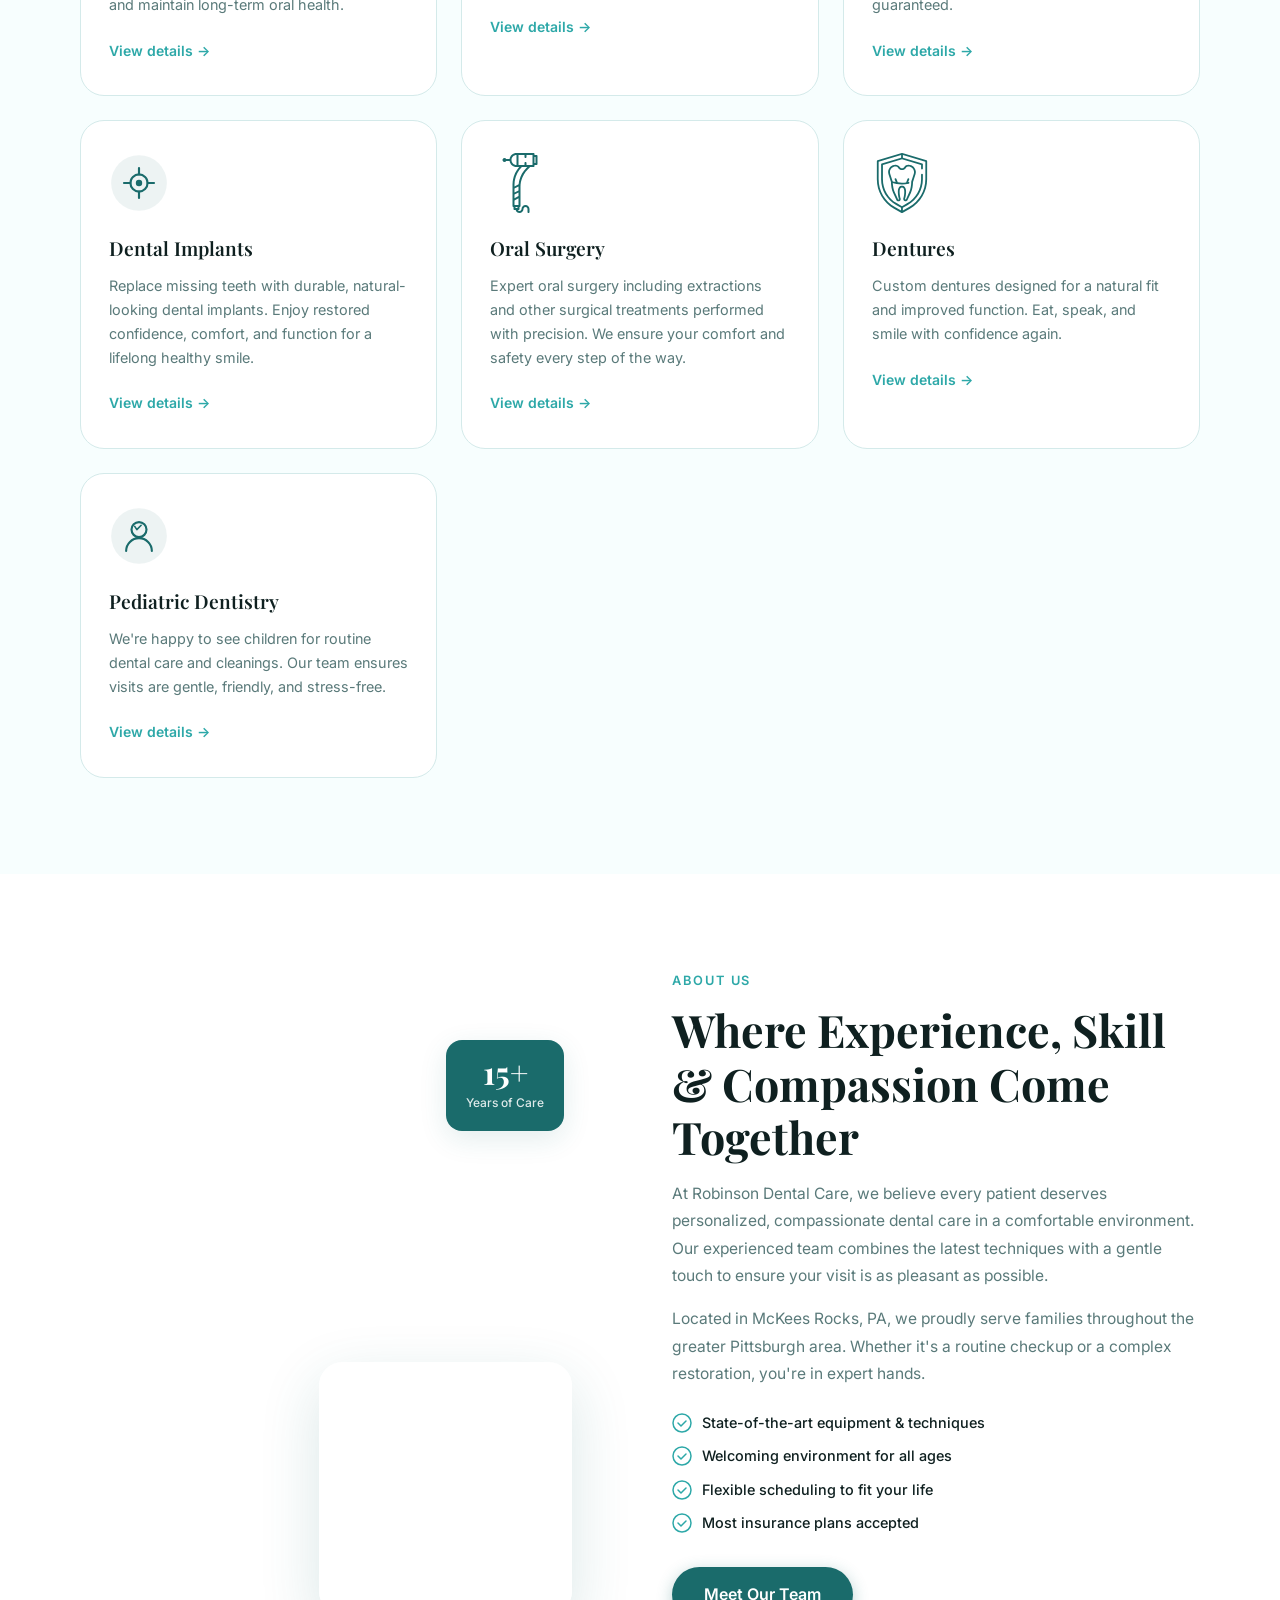
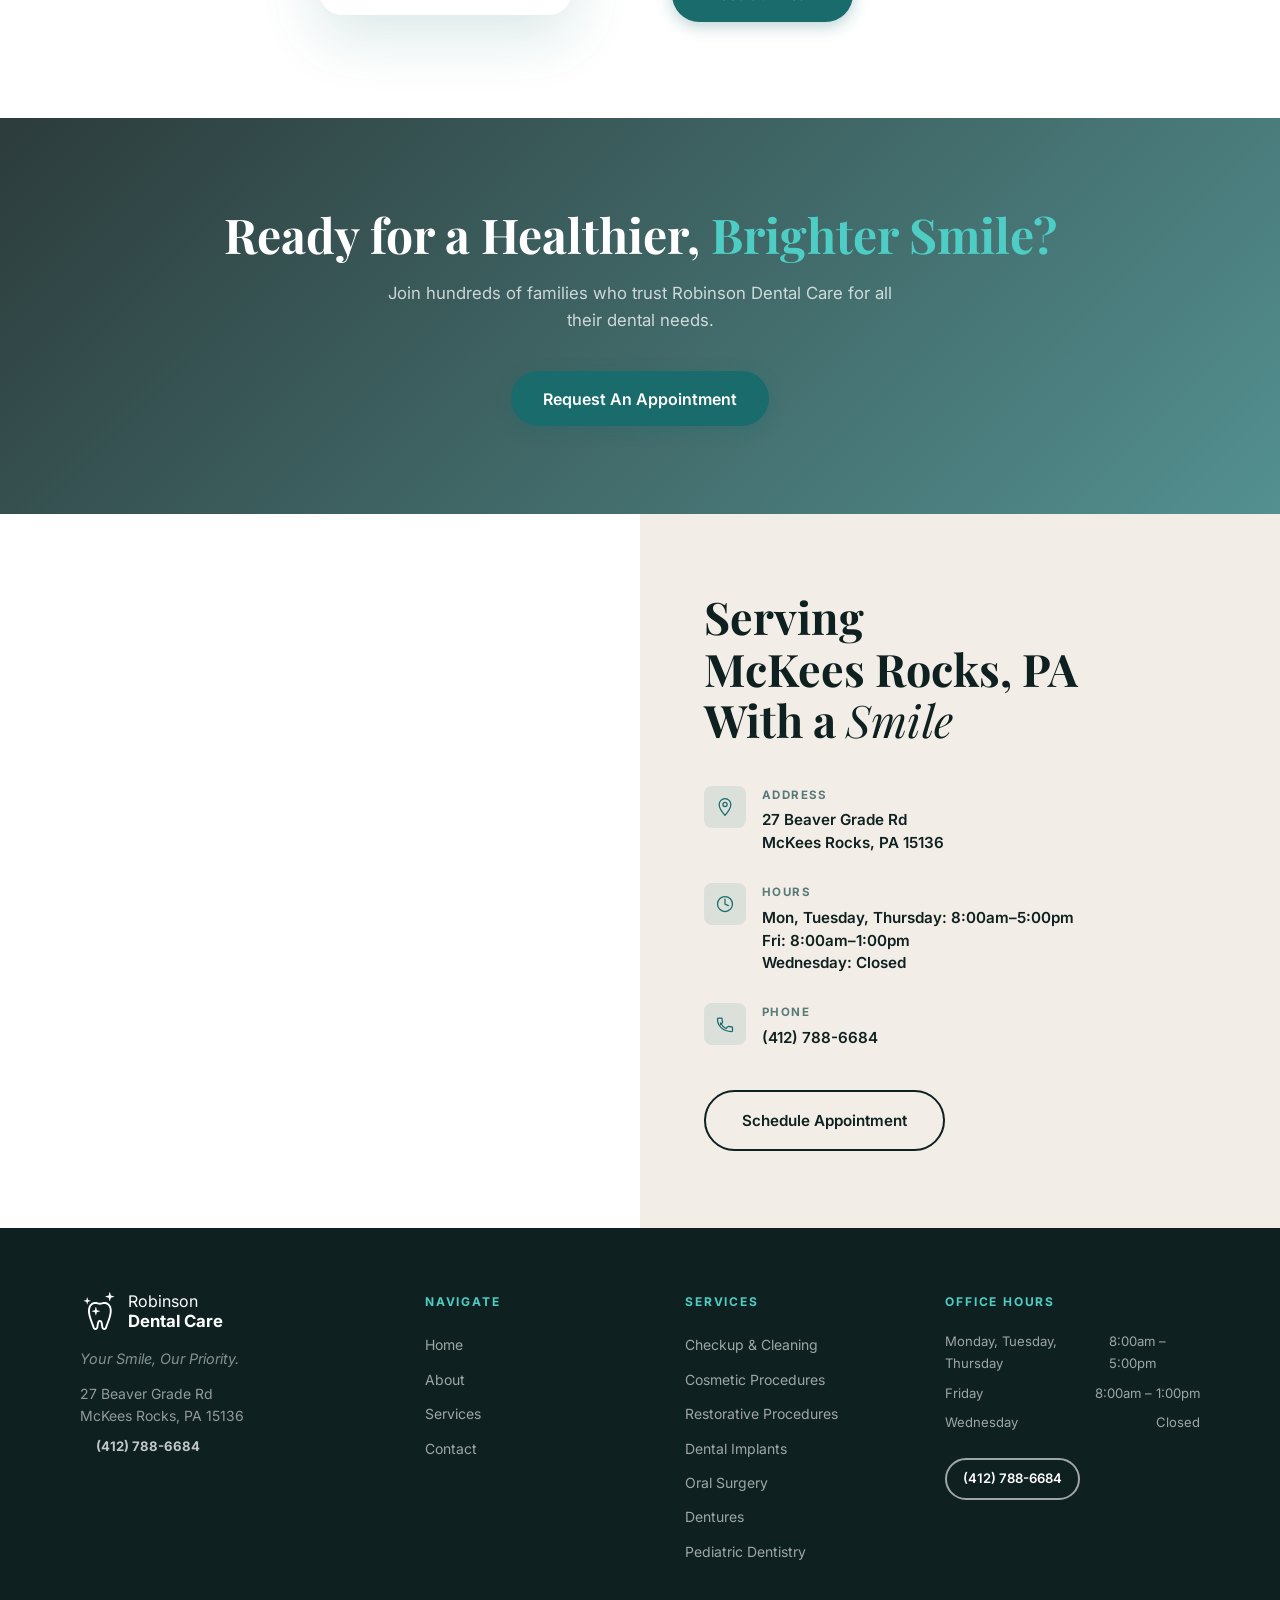
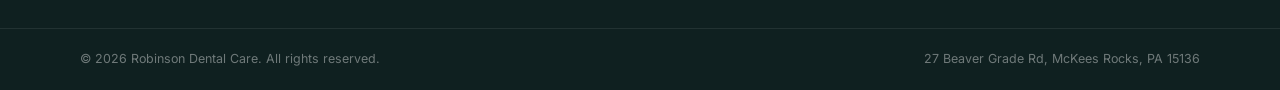
==== commit 986d39ed: "added phone number button to the top . Updated timings" ====
--- a/index.html
+++ b/index.html
@@ -26,7 +26,10 @@
         </svg>
         <span class="logo__text">Robinson <strong>Dental Care</strong></span>
       </a>
-
+      <!-- phone number with a baxckground that changes depending on where u are in the scroll(header vs the rest of the body)-->
+      <a href="tel:+14127886684" class="header__phone" style="display: flex; align-items: center; justify-content: center; background-color: #f5f5f5; padding: 0.5rem 1rem; border-radius: 4rem; text-decoration: none; color: #333; font-weight: bold; transition: background-color 0.3s ease;">
+        <span class="header__phone-text">Phone number: (412) <wbr />788-6684</span>
+      </a>
       <nav class="nav" id="nav" aria-label="Main navigation">
         <ul class="nav__list">
           <li><a href="#home" class="nav__link active">Home</a></li>
@@ -306,7 +309,11 @@
             </div>
             <div>
               <span class="contact__panel-label">Hours</span>
-              <strong>Monday – Friday: 8AM – 5PM<br />Saturday: By appointment</strong>
+              <strong>
+                Mon, Tuesday, Thursday: 8:00am–5:00pm<br />
+                Fri: 8:00am–1:00pm<br />
+                Wednesday: Closed
+              </strong>
             </div>
           </li>
           <li>
@@ -376,11 +383,10 @@
       <div class="footer__col">
         <h4 class="footer__col-title">Office Hours</h4>
         <ul class="footer__hours">
-          <li><span>Monday – Friday</span><span>8:00am – 5:00pm</span></li>
-          <li><span>Saturday</span><span>By Appointment</span></li>
-          <li><span>Sunday</span><span>Closed</span></li>
-        </ul>
-        <a href="tel:+14125551234" class="btn btn--outline-light btn--sm footer__phone">(412) 555-1234</a>
+          <li><span>Monday, Tuesday, Thursday</span><span>8:00am – 5:00pm</span></li>
+          <li><span>Friday</span><span>8:00am – 1:00pm</span></li>
+          <li><span>Wednesday</span><span>Closed</span></li>        </ul>
+        <a href="tel:+14127886684" class="btn btn--outline-light btn--sm footer__phone">(412) 788-6684</a>
       </div>
     </div>
 
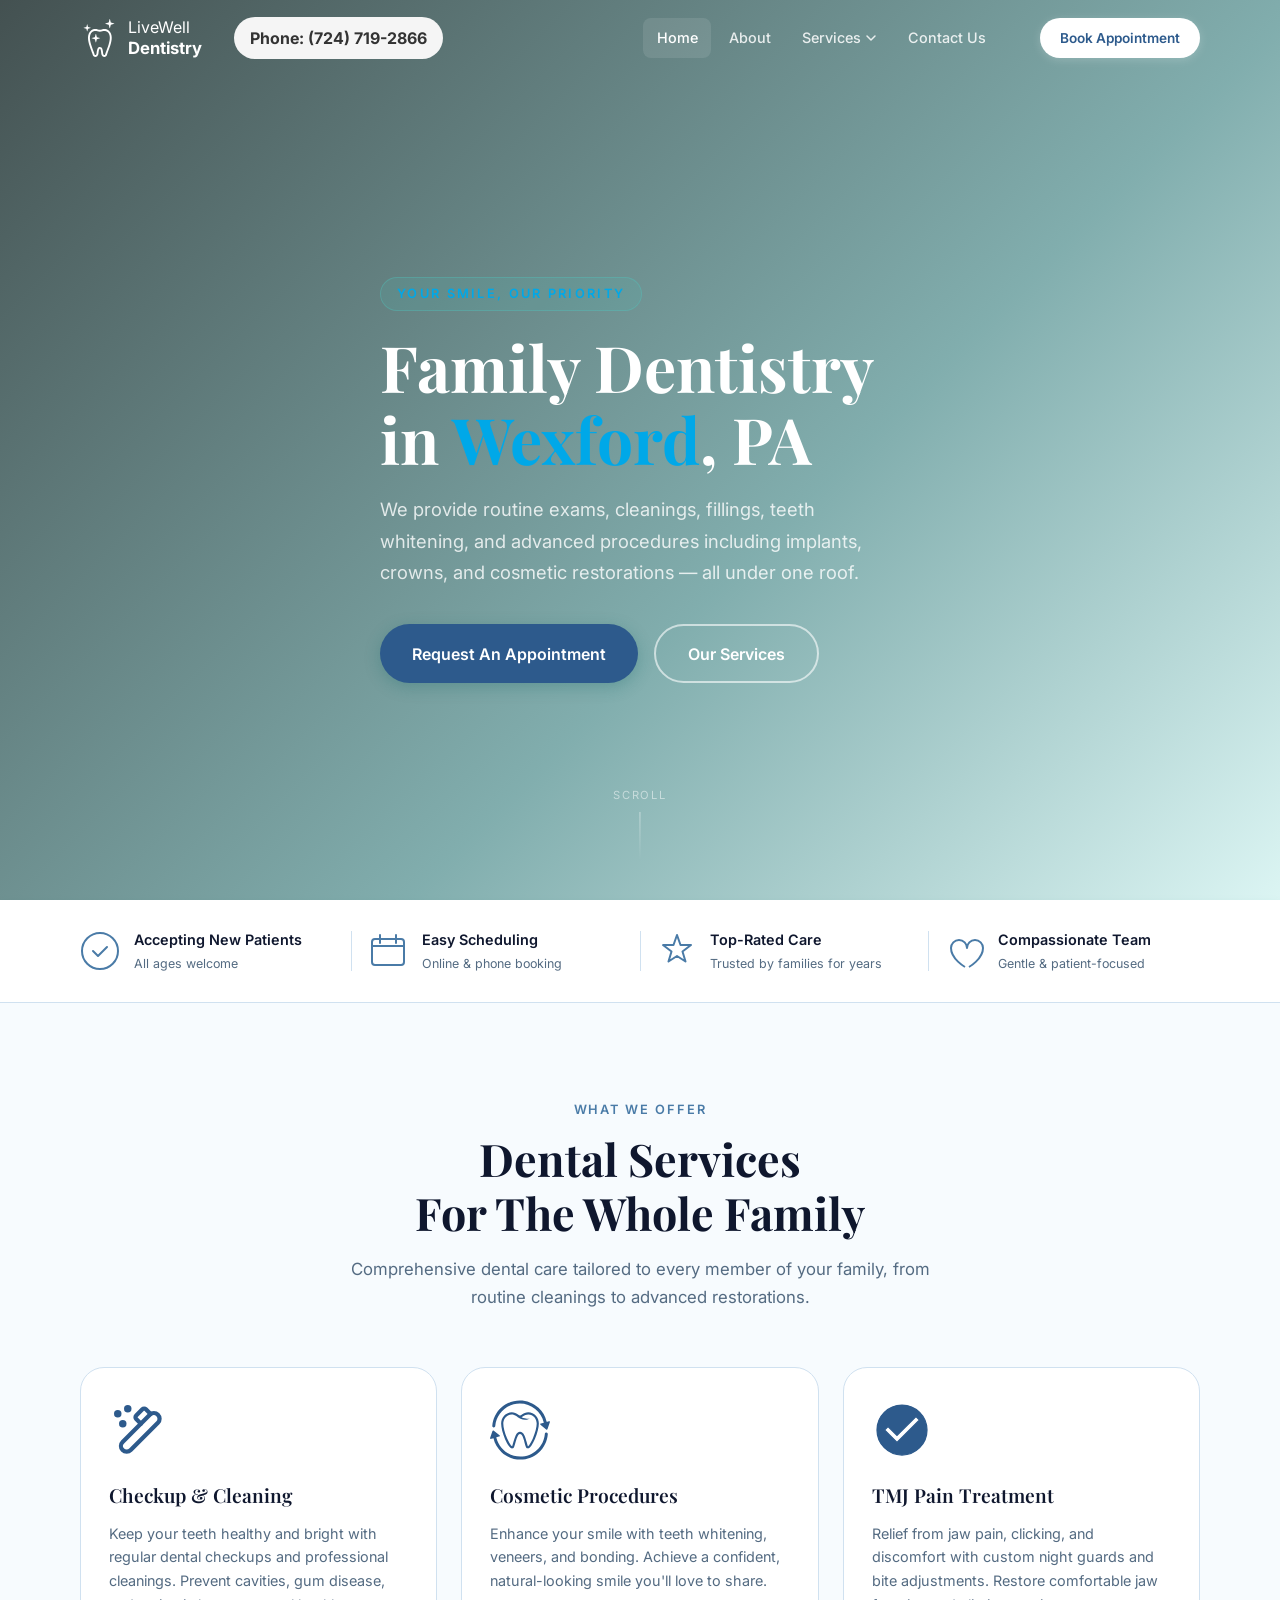
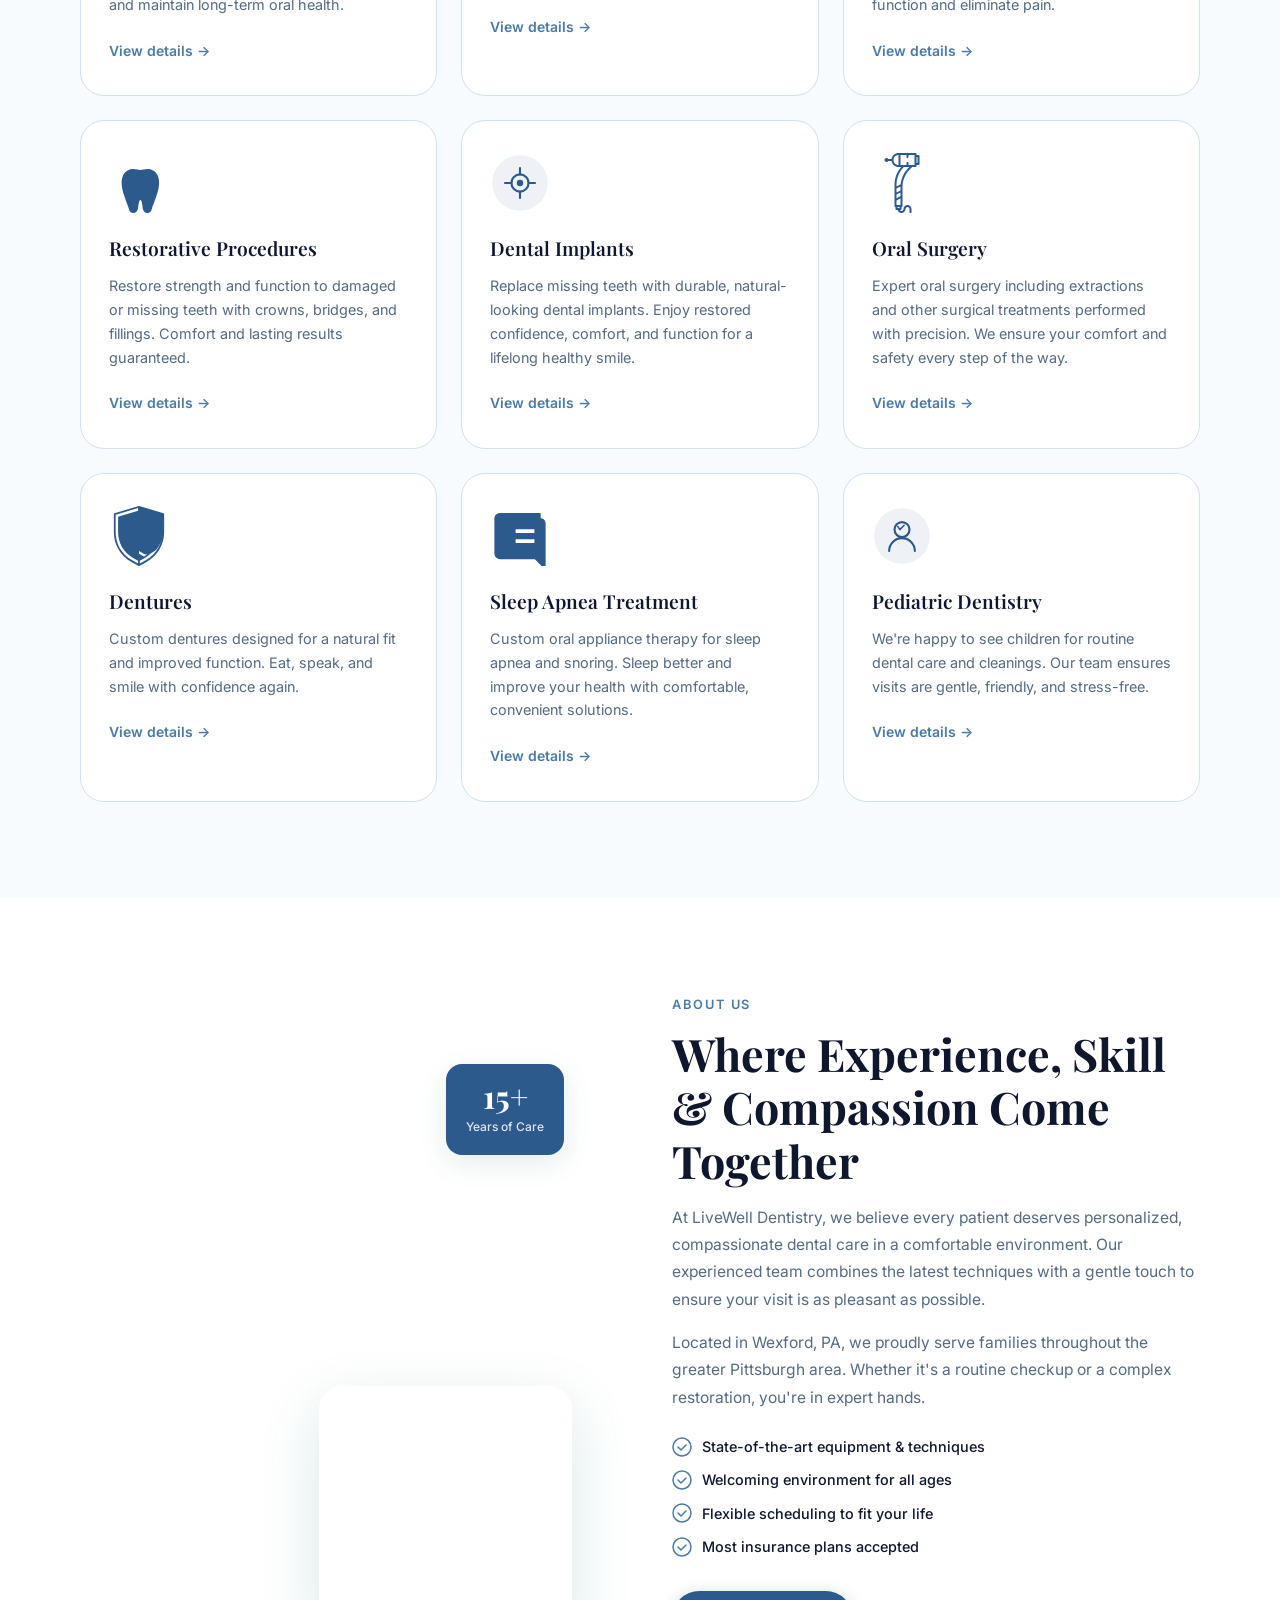
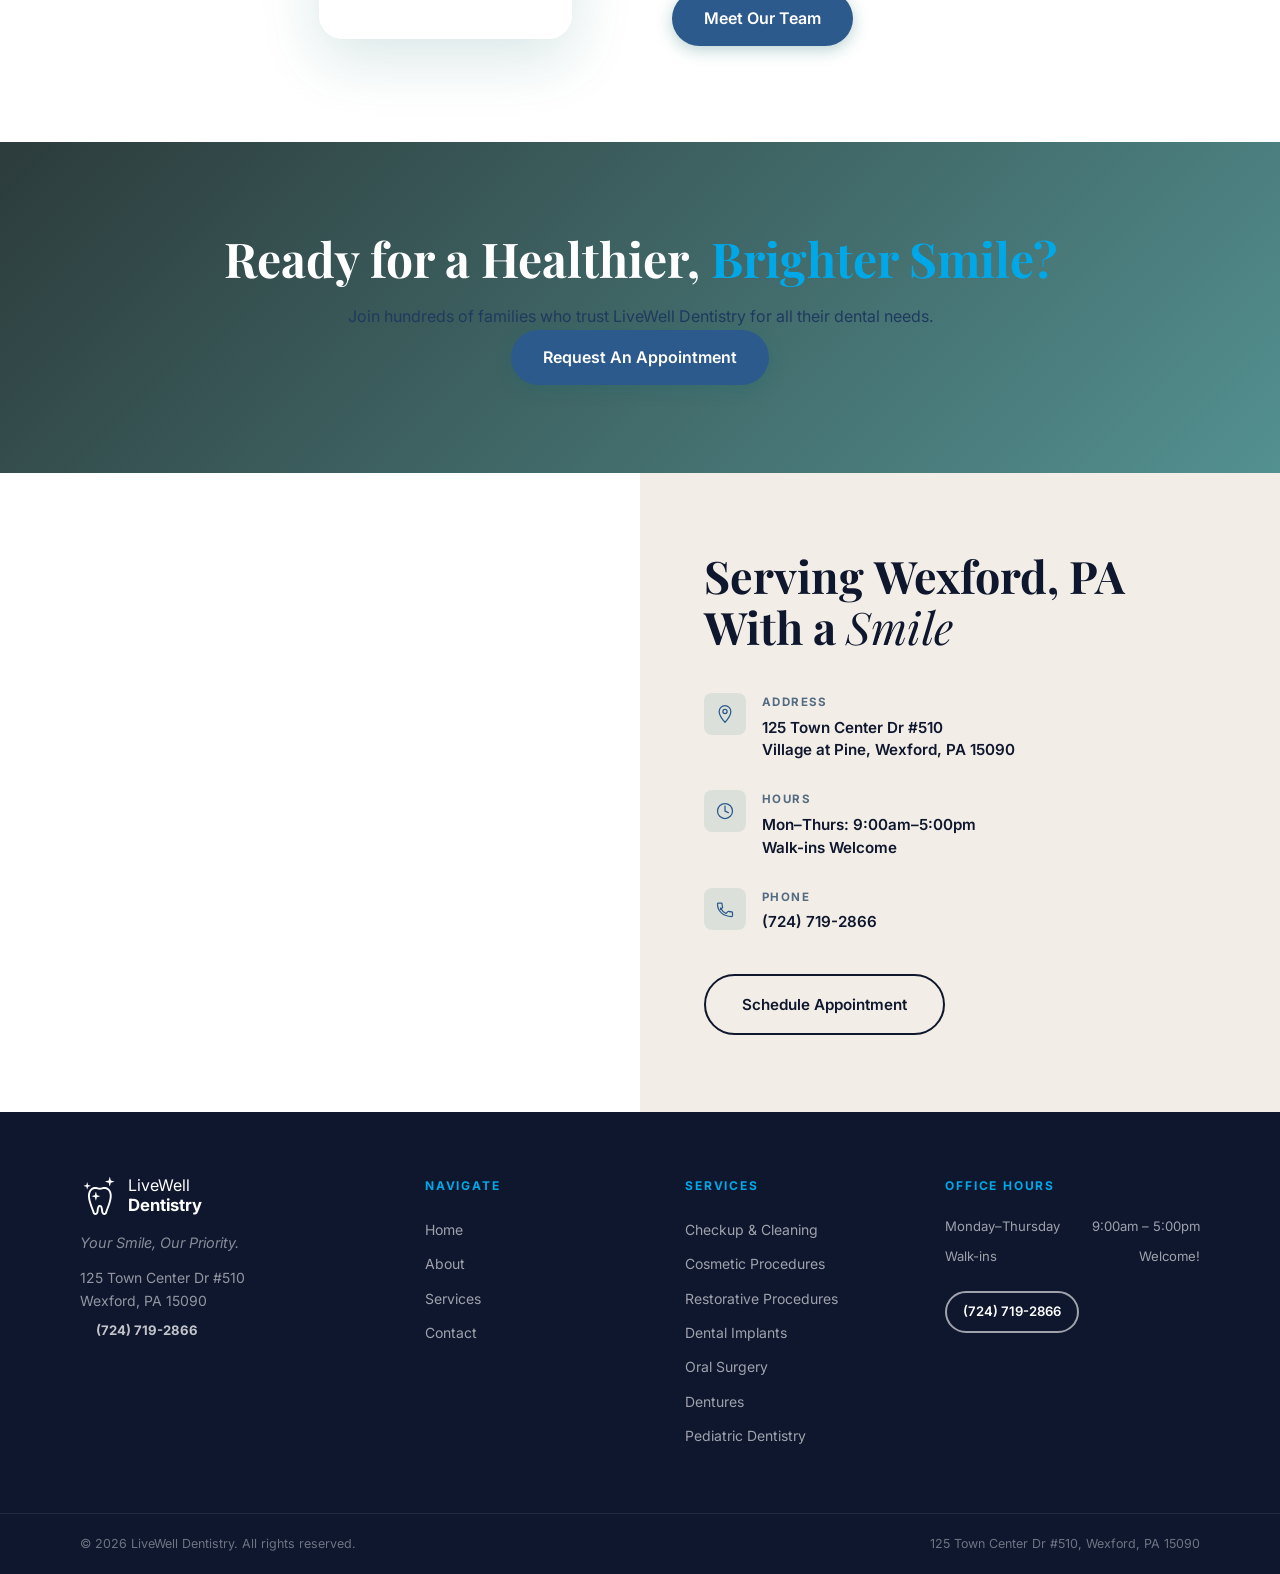
==== commit f1cf6eae: "Created LiveWell Website" ====
--- a/index.html
+++ b/index.html
@@ -3,8 +3,8 @@
 <head>
   <meta charset="UTF-8" />
   <meta name="viewport" content="width=device-width, initial-scale=1.0" />
-  <title>Robinson Dental Care | Family Dentistry in McKees Rocks, PA</title>
-  <meta name="description" content="Robinson Dental Care offers family dentistry in McKees Rocks, PA. Routine exams, cosmetic, restorative, implants, oral surgery and more." />
+  <title>LiveWell Dentistry | Family Dentistry in Wexford, PA</title>
+  <meta name="description" content="LiveWell Dentistry offers family dentistry in Wexford, PA. Routine exams, cosmetic, restorative, implants, oral surgery and more." />
   <link rel="preconnect" href="https://fonts.googleapis.com" />
   <link rel="preconnect" href="https://fonts.gstatic.com" crossorigin />
   <link href="https://fonts.googleapis.com/css2?family=Playfair+Display:wght@400;600;700&family=Inter:wght@300;400;500;600&display=swap" rel="stylesheet" />
@@ -24,11 +24,11 @@
             <path d="M109.731,130.72l33.756-8.945c0.989-0.195,1.686-1.065,1.686-2.088c0-1.006-0.698-1.894-1.686-2.088 l-33.756-8.945c-0.883-0.195-1.602-0.905-1.792-1.792l-8.903-33.752c-0.236-0.981-1.107-1.682-2.122-1.682 c-1.014,0-1.886,0.701-2.122,1.682l-8.895,33.752c-0.203,0.888-0.917,1.598-1.801,1.792l-33.756,8.945 c-0.99,0.194-1.686,1.082-1.686,2.088c0,1.024,0.697,1.894,1.686,2.088l33.756,8.945c0.884,0.186,1.598,0.905,1.801,1.792 l8.895,33.752c0.236,0.989,1.108,1.682,2.122,1.682c1.015,0,1.886-0.694,2.122-1.682l8.903-33.752 C108.129,131.625,108.848,130.906,109.731,130.72z"/>
           </g>
         </svg>
-        <span class="logo__text">Robinson <strong>Dental Care</strong></span>
+        <span class="logo__text">LiveWell <strong>Dentistry</strong></span>
       </a>
       <!-- phone number with a baxckground that changes depending on where u are in the scroll(header vs the rest of the body)-->
-      <a href="tel:+14127886684" class="header__phone" style="display: flex; align-items: center; justify-content: center; background-color: #f5f5f5; padding: 0.5rem 1rem; border-radius: 4rem; text-decoration: none; color: #333; font-weight: bold; transition: background-color 0.3s ease;">
-        <span class="header__phone-text">Phone number: (412) <wbr />788-6684</span>
+      <a href="tel:+17247192866" class="header__phone" style="display: flex; align-items: center; justify-content: center; background-color: #f5f5f5; padding: 0.5rem 1rem; border-radius: 4rem; text-decoration: none; color: #333; font-weight: bold; transition: background-color 0.3s ease;">
+        <span class="header__phone-text">Phone: (724) <wbr />719-2866</span>
       </a>
       <nav class="nav" id="nav" aria-label="Main navigation">
         <ul class="nav__list">
@@ -46,13 +46,15 @@
               <li><a href="./services/oral-surgery.html">Oral Surgery</a></li>
               <li><a href="./services/dentures.html">Dentures</a></li>
               <li><a href="./services/pediatric-dentistry.html">Pediatric Dentistry</a></li>
+              <li><a href="./services/tmj-pain.html">TMJ Pain</a></li>
+              <li><a href="./services/sleep-apnea.html">Sleep Apnea</a></li>
             </ul>
           </li>
           <li><a href="#contact" class="nav__link">Contact Us</a></li>
         </ul>
       </nav>
 
-      <a href="https://appt.link/meet-with-robinson-U1vsFAFU/robinson-dental-care" target="_blank" rel="noopener noreferrer" class="btn btn--primary btn--sm header__cta">Book Appointment</a>
+      <a href="https://appt.link/livewell-dental-care/livewell-dental-care" target="_blank" rel="noopener noreferrer" class="btn btn--primary btn--sm header__cta">Book Appointment</a>
 
       <button class="hamburger" id="hamburger" aria-label="Toggle menu" aria-expanded="false">
         <span></span><span></span><span></span>
@@ -67,14 +69,14 @@
     <div class="container hero__content">
       <p class="hero__eyebrow reveal" data-delay="0">Your Smile, Our Priority</p>
       <h1 class="hero__heading reveal" data-delay="100">
-        Family Dentistry<br />in <span class="text-accent">McKees Rocks</span>, PA
+        Family Dentistry<br />in <span class="text-accent">Wexford</span>, PA
       </h1>
       <p class="hero__subtext reveal" data-delay="200">
         We provide routine exams, cleanings, fillings, teeth whitening, and advanced
         procedures including implants, crowns, and cosmetic restorations — all under one roof.
       </p>
       <div class="hero__actions reveal" data-delay="300">
-        <a href="https://appt.link/meet-with-robinson-U1vsFAFU/robinson-dental-care" target="_blank" rel="noopener noreferrer" class="btn btn--primary btn--lg">Request An Appointment</a>
+        <a href="https://appt.link/livewell-dental-care/livewell-dental-care" target="_blank" rel="noopener noreferrer" class="btn btn--primary btn--lg">Request An Appointment</a>
         <a href="#services" class="btn btn--outline-light btn--lg">Our Services</a>
       </div>
     </div>
@@ -163,7 +165,16 @@
 
         <div class="service-card reveal" data-delay="160">
           <div class="service-card__icon-wrap">
-            <svg version="1.1" xmlns="http://www.w3.org/2000/svg" viewBox="0 0 512 512" aria-hidden="true" style="fill: currentColor;"><g> <path d="M386.504,156.575c-19.34-15.092-38.896-20.3-56.195-20.19c-13.232,0.017-25.064,2.706-35.536,5.081 c-10.48,2.436-19.632,4.481-27.221,4.448c-7.575,0.034-16.723-2.012-27.207-4.448c-10.472-2.376-22.304-5.064-35.532-5.081 c-17.303-0.11-36.86,5.09-56.199,20.198c-14.36,11.067-24.785,25.576-31.35,42.148c-6.591,16.588-9.483,35.188-9.491,55.193 c0.016,30.64,6.764,64.722,18.486,100.909c12.104,37.336,22.477,64.789,30.15,84.751c3.826,9.968,6.975,18.068,9.284,24.468 c2.312,6.358,3.75,11.11,4.228,13.756c1.886,10.23,6.612,18.93,13.354,24.966c6.718,6.037,15.329,9.241,23.94,9.225 c8.895,0.008,17.747-3.365,24.815-9.58c7.098-6.214,12.362-15.185,14.898-26.041c0.74-3.187,1.21-6.536,1.679-10.306 c0.802-6.561,1.513-14.323,2.528-22.304c1.484-11.93,3.86-24.409,7.398-32.45c1.712-4.034,3.669-6.781,5.132-8.049 c1.544-1.268,2.08-1.471,3.889-1.573c1.421,0.042,1.987,0.254,2.943,0.828c1.603,0.931,4.35,4.254,6.59,9.968 c3.45,8.464,5.682,21.095,7.111,32.983c0.736,5.952,1.311,11.752,1.886,16.96c0.604,5.25,1.15,9.782,2.109,13.942 c2.541,10.856,7.788,19.827,14.89,26.041c7.068,6.232,15.933,9.588,24.824,9.58c8.611,0.016,17.222-3.188,23.94-9.233 c6.747-6.028,11.46-14.728,13.355-24.958c0.481-2.647,1.918-7.398,4.227-13.756c6.954-19.294,21.298-53.274,39.433-109.219 c11.727-36.179,18.47-70.269,18.478-100.909c0-19.996-2.892-38.605-9.482-55.193C411.281,182.159,400.856,167.643,386.504,156.575z M384.598,346.97c-11.925,36.77-22.08,63.648-29.698,83.475c-3.813,9.925-6.984,18.076-9.465,24.941 c-2.474,6.899-4.292,12.437-5.298,17.722c-1.065,5.546-3.191,8.742-5.318,10.661c-2.156,1.919-4.456,2.698-6.916,2.732 c-2.541-0.018-5.302-0.905-8.003-3.247c-2.672-2.359-5.351-6.291-6.878-12.716c-0.342-1.437-0.786-4.194-1.197-7.567 c-0.727-5.952-1.458-13.908-2.54-22.43c-1.687-12.852-3.996-26.972-9.271-39.332c-2.693-6.172-6.181-12.091-11.528-16.927 c-5.259-4.844-12.886-8.184-20.935-8.083c-6.092-0.034-12.052,1.81-16.791,4.913c-8.357,5.53-13.012,13.604-16.394,21.873 c-4.98,12.513-7.165,26.674-8.754,39.374c-0.786,6.333-1.37,12.268-1.927,17.24c-0.546,4.938-1.12,9.03-1.59,10.941 c-1.522,6.426-4.207,10.348-6.879,12.699c-2.713,2.359-5.461,3.246-8.002,3.246c-2.468-0.016-4.76-0.811-6.916-2.714 c-2.126-1.919-4.253-5.115-5.318-10.652c-1.006-5.294-2.824-10.831-5.297-17.73c-7.407-20.495-21.26-53.206-39.163-108.416 c-11.174-34.42-17.256-66.194-17.236-93.046c-0.012-17.544,2.566-32.94,7.682-45.767c5.136-12.842,12.657-23.192,23.242-31.392 c15.481-11.837,27.948-14.762,40.605-14.872c9.664-0.009,19.514,2.054,29.841,4.439c10.328,2.333,21.108,5.039,32.898,5.081 c11.796-0.042,22.575-2.748,32.902-5.081c10.336-2.384,20.186-4.448,29.854-4.439c12.644,0.11,25.107,3.044,40.6,14.872 c10.586,8.2,18.106,18.541,23.243,31.392c5.115,12.826,7.685,28.222,7.685,45.767C401.855,280.785,395.771,312.567,384.598,346.97z "></path> <path d="M461.165,59.632l-43.593-11.55c-1.141-0.254-2.072-1.167-2.317-2.317L403.757,2.173 C403.452,0.905,402.328,0,401.018,0c-1.311,0-2.436,0.905-2.74,2.173l-11.49,43.592c-0.262,1.15-1.184,2.063-2.325,2.317 l-43.593,11.55c-1.276,0.254-2.181,1.386-2.181,2.697c0,1.311,0.905,2.443,2.181,2.688l43.593,11.558 c1.141,0.237,2.062,1.167,2.325,2.317l11.49,43.585c0.304,1.276,1.429,2.181,2.74,2.181c1.31,0,2.434-0.905,2.739-2.181 l11.498-43.585c0.245-1.15,1.176-2.08,2.317-2.317l43.593-11.558c1.277-0.245,2.182-1.378,2.182-2.688 C463.346,61.018,462.442,59.886,461.165,59.632z"></path> <path d="M268.72,255.75l-39.809-10.551c-1.044-0.228-1.89-1.066-2.114-2.114l-10.501-39.805 c-0.279-1.158-1.306-1.987-2.502-1.987c-1.197,0-2.224,0.829-2.503,1.987l-10.492,39.805c-0.236,1.048-1.078,1.886-2.122,2.114 l-39.81,10.551c-1.166,0.229-1.99,1.268-1.99,2.461c0,1.201,0.824,2.232,1.99,2.46l39.81,10.551 c1.044,0.22,1.886,1.066,2.122,2.114l10.492,39.805c0.279,1.167,1.306,1.987,2.503,1.987c1.196,0,2.223-0.82,2.502-1.987 l10.501-39.805c0.224-1.048,1.07-1.894,2.114-2.114l39.809-10.551c1.167-0.228,1.991-1.26,1.991-2.46 C270.711,257.018,269.887,255.979,268.72,255.75z"></path> <path d="M109.731,130.72l33.756-8.945c0.989-0.195,1.686-1.065,1.686-2.088c0-1.006-0.698-1.894-1.686-2.088 l-33.756-8.945c-0.883-0.195-1.602-0.905-1.792-1.792l-8.903-33.752c-0.236-0.981-1.107-1.682-2.122-1.682 c-1.014,0-1.886,0.701-2.122,1.682l-8.895,33.752c-0.203,0.888-0.917,1.598-1.801,1.792l-33.756,8.945 c-0.99,0.194-1.686,1.082-1.686,2.088c0,1.024,0.697,1.894,1.686,2.088l33.756,8.945c0.884,0.186,1.598,0.905,1.801,1.792 l8.895,33.752c0.236,0.989,1.108,1.682,2.122,1.682c1.015,0,1.886-0.694,2.122-1.682l8.903-33.752 C108.129,131.625,108.848,130.906,109.731,130.72z"></path> </g></svg>
+            <svg viewBox="0 0 24 24" fill="none" xmlns="http://www.w3.org/2000/svg" aria-hidden="true"><path d="M12 2C6.48 2 2 6.48 2 12s4.48 10 10 10 10-4.48 10-10S17.52 2 12 2zm-2 15l-5-5 1.41-1.41L10 14.17l7.59-7.59L19 8l-9 9z" stroke="currentColor" stroke-width="0.5" fill="currentColor"/></svg>
+          </div>
+          <h3 class="service-card__title">TMJ Pain Treatment</h3>
+          <p class="service-card__text">Relief from jaw pain, clicking, and discomfort with custom night guards and bite adjustments. Restore comfortable jaw function and eliminate pain.</p>
+          <a href="./services/tmj-pain.html" class="service-card__link">View details →</a>
+        </div>
+
+        <div class="service-card reveal" data-delay="160">
+          <div class="service-card__icon-wrap">
+            <svg version="1.1" xmlns="http://www.w3.org/2000/svg" viewBox="0 0 512 512" aria-hidden="true" style="fill: currentColor;"><g><path d="M386.504,156.575c-19.34-15.092-38.896-20.3-56.195-20.19c-13.232,0.017-25.064,2.706-35.536,5.081c-10.48,2.436-19.632,4.481-27.221,4.448c-7.575,0.034-16.723-2.012-27.207-4.448c-10.472-2.376-22.304-5.064-35.532-5.081c-17.303-0.11-36.86,5.09-56.199,20.198c-14.36,11.067-24.785,25.576-31.35,42.148c-6.591,16.588-9.483,35.188-9.491,55.193c0.016,30.64,6.764,64.722,18.486,100.909c12.104,37.336,22.477,64.789,30.15,84.751c3.826,9.968,6.975,18.068,9.284,24.468c2.312,6.358,3.75,11.11,4.228,13.756c1.886,10.23,6.612,18.93,13.354,24.966c6.718,6.037,15.329,9.241,23.94,9.225c8.895,0.008,17.747-3.365,24.815-9.58c7.098-6.214,12.362-15.185,14.898-26.041c0.74-3.187,1.21-6.536,1.679-10.306c0.802-6.561,1.513-14.323,2.528-22.304c1.484-11.93,3.86-24.409,7.398-32.45c1.712-4.034,3.669-6.781,5.132-8.049c1.544-1.268,2.08-1.471,3.889-1.573c1.421,0.042,1.987,0.254,2.943,0.828c1.603,0.931,4.35,4.254,6.59,9.968c3.45,8.464,5.682,21.095,7.111,32.983c0.736,5.952,1.311,11.752,1.886,16.96c0.604,5.25,1.15,9.782,2.109,13.942c2.541,10.856,7.788,19.827,14.89,26.041c7.068,6.232,15.933,9.588,24.824,9.58c8.611,0.016,17.222-3.188,23.94-9.233c6.747-6.028,11.46-14.728,13.355-24.958c0.481-2.647,1.918-7.398,4.227-13.756c6.954-19.294,21.298-53.274,39.433-109.219c11.727-36.179,18.47-70.269,18.478-100.909c0-19.996-2.892-38.605-9.482-55.193C411.281,182.159,400.856,167.643,386.504,156.575z" fill="currentColor"/></g></svg>
           </div>
           <h3 class="service-card__title">Restorative Procedures</h3>
           <p class="service-card__text">Restore strength and function to damaged or missing teeth with crowns, bridges, and fillings. Comfort and lasting results guaranteed.</p>
@@ -186,7 +197,7 @@
 
         <div class="service-card reveal" data-delay="0">
           <div class="service-card__icon-wrap">
-            <svg fill="currentColor" version="1.1" xmlns="http://www.w3.org/2000/svg" viewBox="0 0 60 60" aria-hidden="true"><path d="M46.5,2h-2V1c0-0.552-0.447-1-1-1h-17c-3.519,0-6.432,2.613-6.92,6h-3.358c-0.347-0.595-0.985-1-1.722-1 c-1.103,0-2,0.897-2,2s0.897,2,2,2c0.737,0,1.375-0.405,1.722-1h3.358c0.488,3.387,3.401,6,6.92,6h2.646 C24.905,18.811,22.5,25.113,22.5,31.605V53c0,0.552,0.447,1,1,1v2c0,0.552,0.447,1,1,1h1.142c0.447,1.72,1.999,3,3.858,3 c2.206,0,4-1.794,4-4c0-1.103,0.897-2,2-2s2,0.897,2,2v3c0,0.552,0.447,1,1,1s1-0.448,1-1v-3c0-2.206-1.794-4-4-4s-4,1.794-4,4 c0,1.103-0.897,2-2,2c-0.737,0-1.375-0.405-1.722-1H28.5c0.553,0,1-0.448,1-1v-2c0.553,0,1-0.448,1-1V33.87 c0-6.586,2.564-12.777,7.222-17.434L40.156,14H43.5c0.553,0,1-0.448,1-1v-1h2c0.553,0,1-0.448,1-1V3C47.5,2.448,47.053,2,46.5,2z M21.5,7c0-2.757,2.243-5,5-5v10C23.743,12,21.5,9.757,21.5,7z M28.5,52h-4v-4.426l4-2.337V52z M28.5,42.921l-4,2.337v-3.639l4-2 V42.921z M28.5,33.87v3.512l-4,2v-3.764l4.006-2.003C28.505,33.7,28.5,33.784,28.5,33.87z M27.5,55h-2v-1h2V55z M36.308,15.021 c-4.429,4.429-7.106,10.142-7.686,16.299L24.5,33.382v-1.777c0-6.619,2.693-13.028,7.394-17.605h5.435L36.308,15.021z M42.5,12 h-2.758H36.5v-2c0-0.552-0.447-1-1-1s-1,0.448-1,1v2h-3h-3V2h6v2c0,0.552,0.447,1,1,1s1-0.448,1-1V2h6v1v8V12z M45.5,10h-1V4h1V10z"></path></svg>
+            <svg fill="currentColor" version="1.1" xmlns="http://www.w3.org/2000/svg" viewBox="0 0 60 60" aria-hidden="true"><path d="M46.5,2h-2V1c0-0.552-0.447-1-1-1h-17c-3.519,0-6.432,2.613-6.92,6h-3.358c-0.347-0.595-0.985-1-1.722-1c-1.103,0-2,0.897-2,2s0.897,2,2,2c0.737,0,1.375-0.405,1.722-1h3.358c0.488,3.387,3.401,6,6.92,6h2.646C24.905,18.811,22.5,25.113,22.5,31.605V53c0,0.552,0.447,1,1,1v2c0,0.552,0.447,1,1,1h1.142c0.447,1.72,1.999,3,3.858,3c2.206,0,4-1.794,4-4c0-1.103,0.897-2,2-2s2,0.897,2,2v3c0,0.552,0.447,1,1,1s1-0.448,1-1v-3c0-2.206-1.794-4-4-4s-4,1.794-4,4c0,1.103-0.897,2-2,2c-0.737,0-1.375-0.405-1.722-1H28.5c0.553,0,1-0.448,1-1v-2c0.553,0,1-0.448,1-1V33.87c0-6.586,2.564-12.777,7.222-17.434L40.156,14H43.5c0.553,0,1-0.448,1-1v-1h2c0.553,0,1-0.448,1-1V3C47.5,2.448,47.053,2,46.5,2z M21.5,7c0-2.757,2.243-5,5-5v10C23.743,12,21.5,9.757,21.5,7z M28.5,52h-4v-4.426l4-2.337V52z M28.5,42.921l-4,2.337v-3.639l4-2V42.921z M28.5,33.87v3.512l-4,2v-3.764l4.006-2.003C28.505,33.7,28.5,33.784,28.5,33.87z M27.5,55h-2v-1h2V55z M36.308,15.021c-4.429,4.429-7.106,10.142-7.686,16.299L24.5,33.382v-1.777c0-6.619,2.693-13.028,7.394-17.605h5.435L36.308,15.021z M42.5,12h-2.758H36.5v-2c0-0.552-0.447-1-1-1s-1,0.448-1,1v2h-3h-3V2h6v2c0,0.552,0.447,1,1,1s1-0.448,1-1V2h6v1v8V12z M45.5,10h-1V4h1V10z"></path></svg>
           </div>
           <h3 class="service-card__title">Oral Surgery</h3>
           <p class="service-card__text">Expert oral surgery including extractions and other surgical treatments performed with precision. We ensure your comfort and safety every step of the way.</p>
@@ -195,7 +206,7 @@
 
         <div class="service-card reveal" data-delay="80">
           <div class="service-card__icon-wrap">
-            <svg fill="currentColor" version="1.1" xmlns="http://www.w3.org/2000/svg" viewBox="0 0 432.836 432.836" aria-hidden="true"><path d="M393.277,52.929L218.486,0.301c-0.016-0.005-0.031-0.009-0.047-0.014l-0.036-0.011c-0.014-0.004-0.03-0.006-0.044-0.01 c-0.252-0.074-0.512-0.13-0.776-0.173c-0.067-0.011-0.133-0.022-0.199-0.031c-0.277-0.036-0.557-0.062-0.843-0.062 c-0.002,0-0.005,0-0.007,0c-0.001,0-0.003,0-0.004,0c-0.287,0-0.567,0.025-0.844,0.061c-0.067,0.009-0.133,0.02-0.199,0.03 c-0.263,0.043-0.522,0.098-0.774,0.171c-0.015,0.004-0.03,0.006-0.045,0.01l-0.038,0.011c-0.017,0.005-0.034,0.01-0.051,0.015 L39.693,52.586c-2.75,0.822-4.635,3.351-4.638,6.221l-0.122,129.724c-0.083,87.902,47.372,169.431,123.846,212.772l54.148,30.688 c0.011,0.006,0.022,0.01,0.033,0.016c0.228,0.128,0.464,0.242,0.707,0.342c0.035,0.014,0.07,0.025,0.105,0.039 c0.203,0.079,0.411,0.148,0.623,0.207c0.066,0.018,0.132,0.035,0.199,0.051c0.189,0.046,0.381,0.083,0.576,0.112 c0.065,0.01,0.13,0.022,0.195,0.03c0.25,0.03,0.503,0.049,0.761,0.049c0.002,0,0.004,0,0.006,0c0.258,0,0.512-0.019,0.762-0.048 c0.067-0.008,0.132-0.021,0.199-0.03c0.193-0.029,0.384-0.065,0.571-0.111c0.067-0.016,0.133-0.033,0.199-0.051 c0.211-0.058,0.417-0.126,0.618-0.204c0.036-0.014,0.072-0.025,0.108-0.04c0.243-0.099,0.478-0.212,0.704-0.339 c0.011-0.006,0.022-0.01,0.033-0.016l54.207-30.586c76.556-43.197,124.164-124.637,124.247-212.538l0.122-129.713 C397.906,56.289,396.025,53.757,393.277,52.929z M47.933,188.543L48.05,63.656l161.97-48.426l-0.017,18.53L70.419,75.493 c-2.75,0.822-4.635,3.351-4.638,6.221L65.681,188.56c-0.072,76.838,41.41,148.106,108.26,185.992l35.721,20.245l-0.019,20.39 l-44.454-25.194C92.784,348.958,47.854,271.768,47.933,188.543z M384.781,188.86c-0.079,83.224-45.154,160.331-117.636,201.229 l-44.502,25.11l0.019-20.39l35.761-20.178c66.92-37.761,108.537-108.95,108.609-185.787l0.031-33.03 c0.003-3.59-2.904-6.503-6.494-6.506c-0.002,0-0.004,0-0.006,0c-3.587,0-6.497,2.906-6.5,6.494l-0.031,33.03 c-0.068,72.16-39.151,139.016-101.998,174.478l-35.862,20.235l-35.821-20.302c-62.78-35.58-101.738-102.509-101.67-174.669 l0.096-102.01l137.714-41.174L354.128,86.83l-0.024,25.647c-0.004,3.59,2.904,6.503,6.494,6.506c0.002,0,0.004,0,0.006,0 c3.587,0,6.496-2.906,6.5-6.494l0.029-30.483c0.003-2.871-1.878-5.403-4.626-6.23L223.003,33.773l0.017-18.53l161.877,48.74 L384.781,188.86z M263.14,83.972c-0.063,0-0.127,0-0.19,0l-0.662,0.002c-11.939,0.041-22.942,6.292-29.432,16.72 c-3.557,5.715-9.688,9.125-16.406,9.125c-0.006,0-0.013,0-0.019,0c-6.726-0.006-12.859-3.429-16.407-9.156 c-6.47-10.441-17.461-16.712-29.394-16.776l-0.662-0.004c-0.098,0-0.191,0-0.289,0c-28.598,0-52.445,23.163-53.22,51.766 c-0.158,5.893,0.64,11.707,2.387,17.328l17.87,56.036c0.049,22.333,4.775,56.07,15.189,78.605l23.083,49.947 c2.359,6.717,8.548,11.247,15.529,11.317c0.059,0.001,0.116,0.001,0.174,0.001c4.388,0,8.516-1.695,11.639-4.784 c3.165-3.13,4.91-7.305,4.914-11.756c0.001-0.602-0.083-1.202-0.247-1.781c-4.477-15.784-13.513-60.16-1.729-75.736 c2.624-3.468,6.122-5.083,11.009-5.083c0.007,0,0.015,0,0.021,0c4.759,0.004,8.175,1.589,10.75,4.988 c11.729,15.48,2.828,59.822-1.592,75.601c-0.159,0.569-0.24,1.158-0.241,1.749c-0.008,8.563,6.797,16.097,15.17,16.794 c0.471,0.039,0.938,0.059,1.404,0.059c6.991,0,13.224-4.362,15.582-11.016l23.287-50.214c10.433-22.495,15.211-56.2,15.299-78.539 l17.991-56.048c1.742-5.572,2.551-11.385,2.403-17.278C315.633,107.199,291.778,83.972,263.14,83.972z M301.556,149.188 l-18.286,56.969c-0.207,0.647-0.313,1.37-0.311,2.05c0.053,20.902-4.335,52.983-14.093,74.025l-23.431,50.524 c-0.109,0.235-0.204,0.476-0.284,0.721c-0.514,1.576-2.028,2.574-3.688,2.441c-1.446-0.121-2.868-1.608-3.184-3.188 c2.765-10.202,16.072-63.479-0.865-85.845c-5.019-6.627-12.316-10.135-21.104-10.143c-0.011,0-0.021,0-0.031,0 c-8.92,0-16.313,3.543-21.383,10.246c-17.009,22.494-3.517,75.804-0.716,86.012c-0.133,0.7-0.474,1.343-0.992,1.855 c-0.68,0.672-1.6,1.017-2.539,1.027c-1.505-0.016-2.916-1.14-3.433-2.734c-0.079-0.247-0.174-0.489-0.283-0.725l-23.228-50.26 c-8.419-18.218-12.799-44.67-13.776-65.024c12.652,3.886,37.273,10.044,66.39,10.072c0.063,0,0.125,0,0.189,0 c15.837,0,32.321-1.859,48.993-5.527c3.506-0.771,5.723-4.239,4.952-7.745c-0.771-3.505-4.231-5.725-7.745-4.952 c-0.489,0.107-0.976,0.198-1.464,0.303l7.173-18.151c1.319-3.338-0.317-7.114-3.656-8.434c-3.338-1.32-7.113,0.317-8.434,3.656 L246.2,211.996c-10.088,1.465-20.025,2.217-29.69,2.217c-0.059,0-0.119,0-0.178,0c-10.921-0.01-21.236-0.964-30.442-2.334 l-10.057-25.592c-1.314-3.341-5.084-4.985-8.428-3.672c-3.341,1.313-4.984,5.086-3.672,8.427l7.104,18.077 c-10.552-2.299-18.447-4.791-22.403-6.146l-17.189-53.899c-1.309-4.21-1.91-8.609-1.79-13.073 c0.584-21.615,18.606-39.117,40.213-39.117c0.073,0,0.146,0,0.219,0.001l0.667,0.004c7.436,0.04,14.321,4.011,18.419,10.623 c5.933,9.575,16.192,15.298,27.446,15.309c0.011,0,0.02,0,0.03,0c11.24,0,21.498-5.702,27.443-15.257 c4.11-6.604,11.003-10.563,18.498-10.589l0.598-0.002c0.049,0,0.095,0,0.144,0c21.649,0,39.681,17.553,40.225,39.192 C303.469,140.628,302.858,145.026,301.556,149.188z"></path></svg>
+            <svg fill="currentColor" version="1.1" xmlns="http://www.w3.org/2000/svg" viewBox="0 0 432.836 432.836" aria-hidden="true"><path d="M393.277,52.929L218.486,0.301c-0.016-0.005-0.031-0.009-0.047-0.014l-0.036-0.011c-0.014-0.004-0.03-0.006-0.044-0.01c-0.252-0.074-0.512-0.13-0.776-0.173c-0.067-0.011-0.133-0.022-0.199-0.031c-0.277-0.036-0.557-0.062-0.843-0.062c-0.002,0-0.005,0-0.007,0c-0.001,0-0.003,0-0.004,0c-0.287,0-0.567,0.025-0.844,0.061c-0.067,0.009-0.133,0.02-0.199,0.03c-0.263,0.043-0.522,0.098-0.774,0.171c-0.015,0.004-0.03,0.006-0.045,0.01l-0.038,0.011c-0.017,0.005-0.034,0.01-0.051,0.015L39.693,52.586c-2.75,0.822-4.635,3.351-4.638,6.221l-0.122,129.724c-0.083,87.902,47.372,169.431,123.846,212.772l54.148,30.688c0.011,0.006,0.022,0.01,0.033,0.016c0.228,0.128,0.464,0.242,0.707,0.342c0.035,0.014,0.07,0.025,0.105,0.039c0.203,0.079,0.411,0.148,0.623,0.207c0.066,0.018,0.132,0.035,0.199,0.051c0.189,0.046,0.381,0.083,0.576,0.112c0.065,0.01,0.13,0.022,0.195,0.03c0.25,0.03,0.503,0.049,0.761,0.049c0.002,0,0.004,0,0.006,0c0.258,0,0.512-0.019,0.762-0.048c0.067-0.008,0.132-0.021,0.199-0.03c0.193-0.029,0.384-0.065,0.571-0.111c0.067-0.016,0.133-0.033,0.199-0.051c0.211-0.058,0.417-0.126,0.618-0.204c0.036-0.014,0.072-0.025,0.108-0.04c0.243-0.099,0.478-0.212,0.704-0.339c0.011-0.006,0.022-0.01,0.033-0.016l54.207-30.586c76.556-43.197,124.164-124.637,124.247-212.538l0.122-129.713C397.906,56.289,396.025,53.757,393.277,52.929z M47.933,188.543L48.05,63.656l161.97-48.426l-0.017,18.53L70.419,75.493c-2.75,0.822-4.635,3.351-4.638,6.221L65.681,188.56c-0.072,76.838,41.41,148.106,108.26,185.992l35.721,20.245l-0.019,20.39l-44.454-25.194C92.784,348.958,47.854,271.768,47.933,188.543z M384.781,188.86c-0.079,83.224-45.154,160.331-117.636,201.229l-44.502,25.11l0.019-20.39l35.761-20.178c66.92-37.761,108.537-108.95,108.609-185.787l0.031-33.03c0.003-3.59-2.904-6.503-6.494-6.506c-0.002,0-0.004,0-0.006,0c-3.587,0-6.497,2.906-6.5,6.494l-0.031,33.03c-0.068,72.16-39.151,139.016-101.99,175.766l-35.723-20.245l0.019-20.39l44.523,25.194C339.765,349.176,384.861,271.987,384.781,188.86z" fill="currentColor"/></svg>
           </div>
           <h3 class="service-card__title">Dentures</h3>
           <p class="service-card__text">Custom dentures designed for a natural fit and improved function. Eat, speak, and smile with confidence again.</p>
@@ -203,6 +214,17 @@
         </div>
 
         <div class="service-card reveal" data-delay="160">
+          <div class="service-card__icon-wrap">
+            <svg viewBox="0 0 24 24" fill="none" xmlns="http://www.w3.org/2000/svg" aria-hidden="true"><path d="M20 3H4c-1.1 0-2 .9-2 2v14c0 1.1.9 2 2 2h14l4 4v-18c0-1.1-.9-2-2-2zm-2 12h-8v-2h8v2zm0-4h-8V9h8v2z" stroke="currentColor" stroke-width="0.5" fill="currentColor"/></svg>
+          </div>
+          <h3 class="service-card__title">Sleep Apnea Treatment</h3>
+          <p class="service-card__text">Custom oral appliance therapy for sleep apnea and snoring. Sleep better and improve your health with comfortable, convenient solutions.</p>
+          <a href="./services/sleep-apnea.html" class="service-card__link">View details →</a>
+        </div>
+
+
+
+        <div class="service-card reveal" data-delay="240">
           <div class="service-card__icon-wrap">
             <svg viewBox="0 0 56 56" fill="none" xmlns="http://www.w3.org/2000/svg" aria-hidden="true">
               <circle cx="28" cy="28" r="26" fill="currentColor" opacity="0.08"/>
@@ -236,8 +258,8 @@
       <div class="about__content reveal" data-delay="150">
         <p class="section-eyebrow">About Us</p>
         <h2 class="section-title">Where Experience, Skill &amp; Compassion Come Together</h2>
-        <p class="about__text">At Robinson Dental Care, we believe every patient deserves personalized, compassionate dental care in a comfortable environment. Our experienced team combines the latest techniques with a gentle touch to ensure your visit is as pleasant as possible.</p>
-        <p class="about__text">Located in McKees Rocks, PA, we proudly serve families throughout the greater Pittsburgh area. Whether it's a routine checkup or a complex restoration, you're in expert hands.</p>
+        <p class="about__text">At LiveWell Dentistry, we believe every patient deserves personalized, compassionate dental care in a comfortable environment. Our experienced team combines the latest techniques with a gentle touch to ensure your visit is as pleasant as possible.</p>
+        <p class="about__text">Located in Wexford, PA, we proudly serve families throughout the greater Pittsburgh area. Whether it's a routine checkup or a complex restoration, you're in expert hands.</p>
         <ul class="about__list">
           <li>
             <svg viewBox="0 0 20 20" fill="none" aria-hidden="true"><circle cx="10" cy="10" r="9" stroke="currentColor" stroke-width="1.5"/><path d="M6 10l3 3 5-5" stroke="currentColor" stroke-width="1.5" stroke-linecap="round" stroke-linejoin="round"/></svg>
@@ -267,8 +289,8 @@
     <div class="cta-banner__overlay"></div>
     <div class="container cta-banner__inner reveal">
       <h2 class="cta-banner__title">Ready for a Healthier, <span class="text-accent">Brighter Smile?</span></h2>
-      <p class="cta-banner__sub">Join hundreds of families who trust Robinson Dental Care for all their dental needs.</p>
-      <a href="https://appt.link/meet-with-robinson-U1vsFAFU/robinson-dental-care" target="_blank" rel="noopener noreferrer" class="btn btn--primary btn--lg">Request An Appointment</a>
+      <p class=\"cta-banner__sub\">Join hundreds of families who trust LiveWell Dentistry for all their dental needs.</p>
+      <a href="https://appt.link/livewell-dental-care/livewell-dental-care" target="_blank" rel="noopener noreferrer" class="btn btn--primary btn--lg">Request An Appointment</a>
     </div>
   </section>
 
@@ -279,8 +301,8 @@
       <!-- Map -->
       <div class="contact__map">
         <iframe
-          title="Robinson Dental Care location"
-          src="https://www.google.com/maps/embed?pb=!1m18!1m12!1m3!1d3039.4!2d-80.0968!3d40.4774!2m3!1f0!2f0!3f0!3m2!1i1024!2i768!4f13.1!3m3!1m2!1s0x8834f3b0e5b5a1a5%3A0x1234567890abcdef!2s27%20Beaver%20Grade%20Rd%2C%20McKees%20Rocks%2C%20PA%2015136!5e0!3m2!1sen!2sus!4v1700000000000"
+          title="LiveWell Dentistry location"
+          src="https://www.google.com/maps/embed?pb=!1m18!1m12!1m3!1d3023.8!2d-80.3059!3d40.5991!2m3!1f0!2f0!3f0!3m2!1i1024!2i768!4f13.1!3m3!1m2!1s0x8834f0b7e5b5a1a5%3A0x1234567890abcdef!2s125%20Town%20Center%20Dr%20%23510%2C%20Wexford%2C%20PA%2015090!5e0!3m2!1sen!2sus!4v1700000000000"
           width="100%" height="100%" style="border:0;" allowfullscreen="" loading="lazy"
           referrerpolicy="no-referrer-when-downgrade">
         </iframe>
@@ -289,7 +311,7 @@
       <!-- Info panel -->
       <div class="contact__panel reveal">
         <h2 class="contact__panel-heading">
-          Serving McKees&nbsp;Rocks,&nbsp;PA<br />
+          Serving&nbsp;Wexford,&nbsp;PA<br />
           With a <em>Smile</em>
         </h2>
 
@@ -300,7 +322,7 @@
             </div>
             <div>
               <span class="contact__panel-label">Address</span>
-              <strong>27 Beaver Grade Rd<br />McKees Rocks, PA 15136</strong>
+              <strong>125 Town Center Dr #510<br />Village at Pine, Wexford, PA 15090</strong>
             </div>
           </li>
           <li>
@@ -310,9 +332,8 @@
             <div>
               <span class="contact__panel-label">Hours</span>
               <strong>
-                Mon, Tuesday, Thursday: 8:00am–5:00pm<br />
-                Fri: 8:00am–1:00pm<br />
-                Wednesday: Closed
+                Mon–Thurs: 9:00am–5:00pm<br />
+                Walk-ins Welcome
               </strong>
             </div>
           </li>
@@ -322,12 +343,12 @@
             </div>
             <div>
               <span class="contact__panel-label">Phone</span>
-              <strong><a href="tel:+14127886684">(412) 788-6684</a></strong>
+              <strong><a href="tel:+17247192866">(724) 719-2866</a></strong>
             </div>
           </li>
         </ul>
 
-        <a href="https://appt.link/meet-with-robinson-U1vsFAFU/robinson-dental-care"
+        <a href="https://appt.link/livewell-dental-care/livewell-dental-care"
            target="_blank" rel="noopener noreferrer"
            class="contact__panel-btn">
           Schedule Appointment
@@ -350,11 +371,11 @@
             <path d="M109.731,130.72l33.756-8.945c0.989-0.195,1.686-1.065,1.686-2.088c0-1.006-0.698-1.894-1.686-2.088 l-33.756-8.945c-0.883-0.195-1.602-0.905-1.792-1.792l-8.903-33.752c-0.236-0.981-1.107-1.682-2.122-1.682 c-1.014,0-1.886,0.701-2.122,1.682l-8.895,33.752c-0.203,0.888-0.917,1.598-1.801,1.792l-33.756,8.945 c-0.99,0.194-1.686,1.082-1.686,2.088c0,1.024,0.697,1.894,1.686,2.088l33.756,8.945c0.884,0.186,1.598,0.905,1.801,1.792 l8.895,33.752c0.236,0.989,1.108,1.682,2.122,1.682c1.015,0,1.886-0.694,2.122-1.682l8.903-33.752 C108.129,131.625,108.848,130.906,109.731,130.72z"/>
           </g>
         </svg>
-          <span class="logo__text">Robinson <strong>Dental Care</strong></span>
+          <span class="logo__text">LiveWell <strong>Dentistry</strong></span>
         </a>
         <p class="footer__tagline">Your Smile, Our Priority.</p>
-        <p class="footer__address">27 Beaver Grade Rd<br />McKees Rocks, PA 15136</p>
-        <p class="footer__phone"><strong><a href="tel:+14127886684">(412) 788-6684</a></strong></p>
+        <p class="footer__address">125 Town Center Dr #510<br />Wexford, PA 15090</p>
+        <p class="footer__phone"><strong><a href="tel:+17247192866">(724) 719-2866</a></strong></p>
       </div>
 
       <div class="footer__col">
@@ -383,17 +404,16 @@
       <div class="footer__col">
         <h4 class="footer__col-title">Office Hours</h4>
         <ul class="footer__hours">
-          <li><span>Monday, Tuesday, Thursday</span><span>8:00am – 5:00pm</span></li>
-          <li><span>Friday</span><span>8:00am – 1:00pm</span></li>
-          <li><span>Wednesday</span><span>Closed</span></li>        </ul>
-        <a href="tel:+14127886684" class="btn btn--outline-light btn--sm footer__phone">(412) 788-6684</a>
+          <li><span>Monday–Thursday</span><span>9:00am – 5:00pm</span></li>
+          <li><span>Walk-ins</span><span>Welcome!</span></li>        </ul>
+        <a href="tel:+17247192866" class="btn btn--outline-light btn--sm footer__phone">(724) 719-2866</a>
       </div>
     </div>
 
     <div class="footer__bottom">
       <div class="container footer__bottom-inner">
-        <p>&copy; <span id="year"></span> Robinson Dental Care. All rights reserved.</p>
-        <p>27 Beaver Grade Rd, McKees Rocks, PA 15136</p>
+        <p>&copy; <span id="year"></span> LiveWell Dentistry. All rights reserved.</p>
+        <p>125 Town Center Dr #510, Wexford, PA 15090</p>
       </div>
     </div>
   </footer>
--- a/styles.css
+++ b/styles.css
@@ -2,19 +2,19 @@
    ROOT VARIABLES & RESET
    ============================================= */
 :root {
-  --clr-primary: #1a6b6b;
-  --clr-primary-dark: #124e4e;
-  --clr-primary-light: #2da8a8;
-  --clr-accent: #4ecdc4;
-  --clr-accent-light: #a8e6e3;
-  --clr-dark: #0f2020;
-  --clr-dark-2: #1c3535;
-  --clr-text: #2d4a4a;
-  --clr-text-muted: #5a7a7a;
-  --clr-border: #d4eaea;
-  --clr-bg: #f7fefe;
+  --clr-primary: #2d5a8c;
+  --clr-primary-dark: #1f3f5a;
+  --clr-primary-light: #4a7ba7;
+  --clr-accent: #00a8e8;
+  --clr-accent-light: #7dd3fc;
+  --clr-dark: #0f172e;
+  --clr-dark-2: #1a2a47;
+  --clr-text: #1f3a5f;
+  --clr-text-muted: #546b82;
+  --clr-border: #d0e1f0;
+  --clr-bg: #f7fbfe;
   --clr-white: #ffffff;
-  --clr-surface: #eef8f8;
+  --clr-surface: #eef6fb;
 
   --font-heading: 'Playfair Display', Georgia, serif;
   --font-body: 'Inter', system-ui, -apple-system, sans-serif;
@@ -349,7 +349,7 @@
   position: absolute;
   inset: 0;
   background:
-    url('https://images.unsplash.com/photo-1629909613654-28e377c37b09?auto=format&fit=crop&w=1600&q=80')
+    url('https://mdaquest.org/wp-content/uploads/2023/04/iStock-dentist-office-scaled-e1682524249428.jpg')
     center / cover no-repeat;
   transform: scale(1.04);
   transition: transform 8s ease-out;
@@ -604,7 +604,7 @@
 .about__photo--main {
   inset: 0;
   background:
-    url('https://images.unsplash.com/photo-1588776814546-ec7e8c8d3f91?auto=format&fit=crop&w=800&q=80')
+    url('https://www.mainlinefamilydentistry.com/wp-content/uploads/2022/03/about-our-office-1024x684.jpg')
     center / cover no-repeat;
 }
 
@@ -1034,6 +1034,135 @@
   display: flex;
   flex-wrap: wrap;
   gap: 1rem;
+}
+
+/* =============================================
+   SERVICE ARTICLE & FAQ
+   ============================================= */
+.service-faq {
+  max-width: 900px;
+  margin-bottom: 3rem;
+}
+
+.service-faq h2 {
+  font-family: var(--font-heading);
+  font-size: clamp(2rem, 4vw, 2.4rem);
+  font-weight: 700;
+  color: var(--clr-dark);
+  margin-bottom: 2rem;
+  line-height: 1.2;
+}
+
+.faq-item {
+  margin-bottom: 2rem;
+  padding-bottom: 2rem;
+  border-bottom: 1px solid var(--clr-border);
+}
+
+.faq-item:last-child {
+  border-bottom: none;
+  margin-bottom: 0;
+  padding-bottom: 0;
+}
+
+.faq-item h3 {
+  font-family: var(--font-heading);
+  font-size: 1.2rem;
+  font-weight: 600;
+  color: var(--clr-primary);
+  margin-bottom: 0.75rem;
+  line-height: 1.3;
+}
+
+.faq-item p {
+  color: var(--clr-text-muted);
+  line-height: 1.7;
+  margin-bottom: 0;
+}
+
+.service-article {
+  max-width: 900px;
+  margin-bottom: 3rem;
+}
+
+.service-article h2 {
+  font-family: var(--font-heading);
+  font-size: clamp(1.8rem, 3.5vw, 2.2rem);
+  font-weight: 700;
+  color: var(--clr-dark);
+  margin-bottom: 1.5rem;
+  line-height: 1.2;
+  margin-top: 2.5rem;
+}
+
+.service-article h2:first-child {
+  margin-top: 0;
+}
+
+.service-article h3 {
+  font-family: var(--font-heading);
+  font-size: 1.15rem;
+  font-weight: 600;
+  color: var(--clr-primary-dark);
+  margin-bottom: 1rem;
+  margin-top: 1.5rem;
+  line-height: 1.25;
+}
+
+.service-article p {
+  color: var(--clr-text-muted);
+  line-height: 1.8;
+  margin-bottom: 1rem;
+}
+
+.service-article p:last-child {
+  margin-bottom: 0;
+}
+
+.service-article ul {
+  list-style: disc;
+  padding-left: 1.5rem;
+  color: var(--clr-text-muted);
+  margin-bottom: 1rem;
+  line-height: 1.75;
+}
+
+.service-article li {
+  margin-bottom: 0.5rem;
+}
+
+.service-article hr {
+  border: none;
+  border-top: 1px solid var(--clr-border);
+  margin: 2.5rem 0;
+}
+
+.cta-section {
+  background: linear-gradient(135deg, var(--clr-primary), var(--clr-primary-dark));
+  color: var(--clr-white);
+  padding: 3rem 2.5rem;
+  border-radius: var(--radius-lg);
+  text-align: center;
+  margin-top: 4rem;
+}
+
+.cta-section h2 {
+  font-family: var(--font-heading);
+  font-size: clamp(1.6rem, 3vw, 2rem);
+  font-weight: 700;
+  color: var(--clr-white);
+  margin-bottom: 0.75rem;
+  line-height: 1.2;
+}
+
+.cta-section p {
+  color: rgba(255,255,255,0.85);
+  font-size: 1rem;
+  margin-bottom: 1.75rem;
+}
+
+.cta-section .btn {
+  display: inline-flex;
 }
 
 /* =============================================
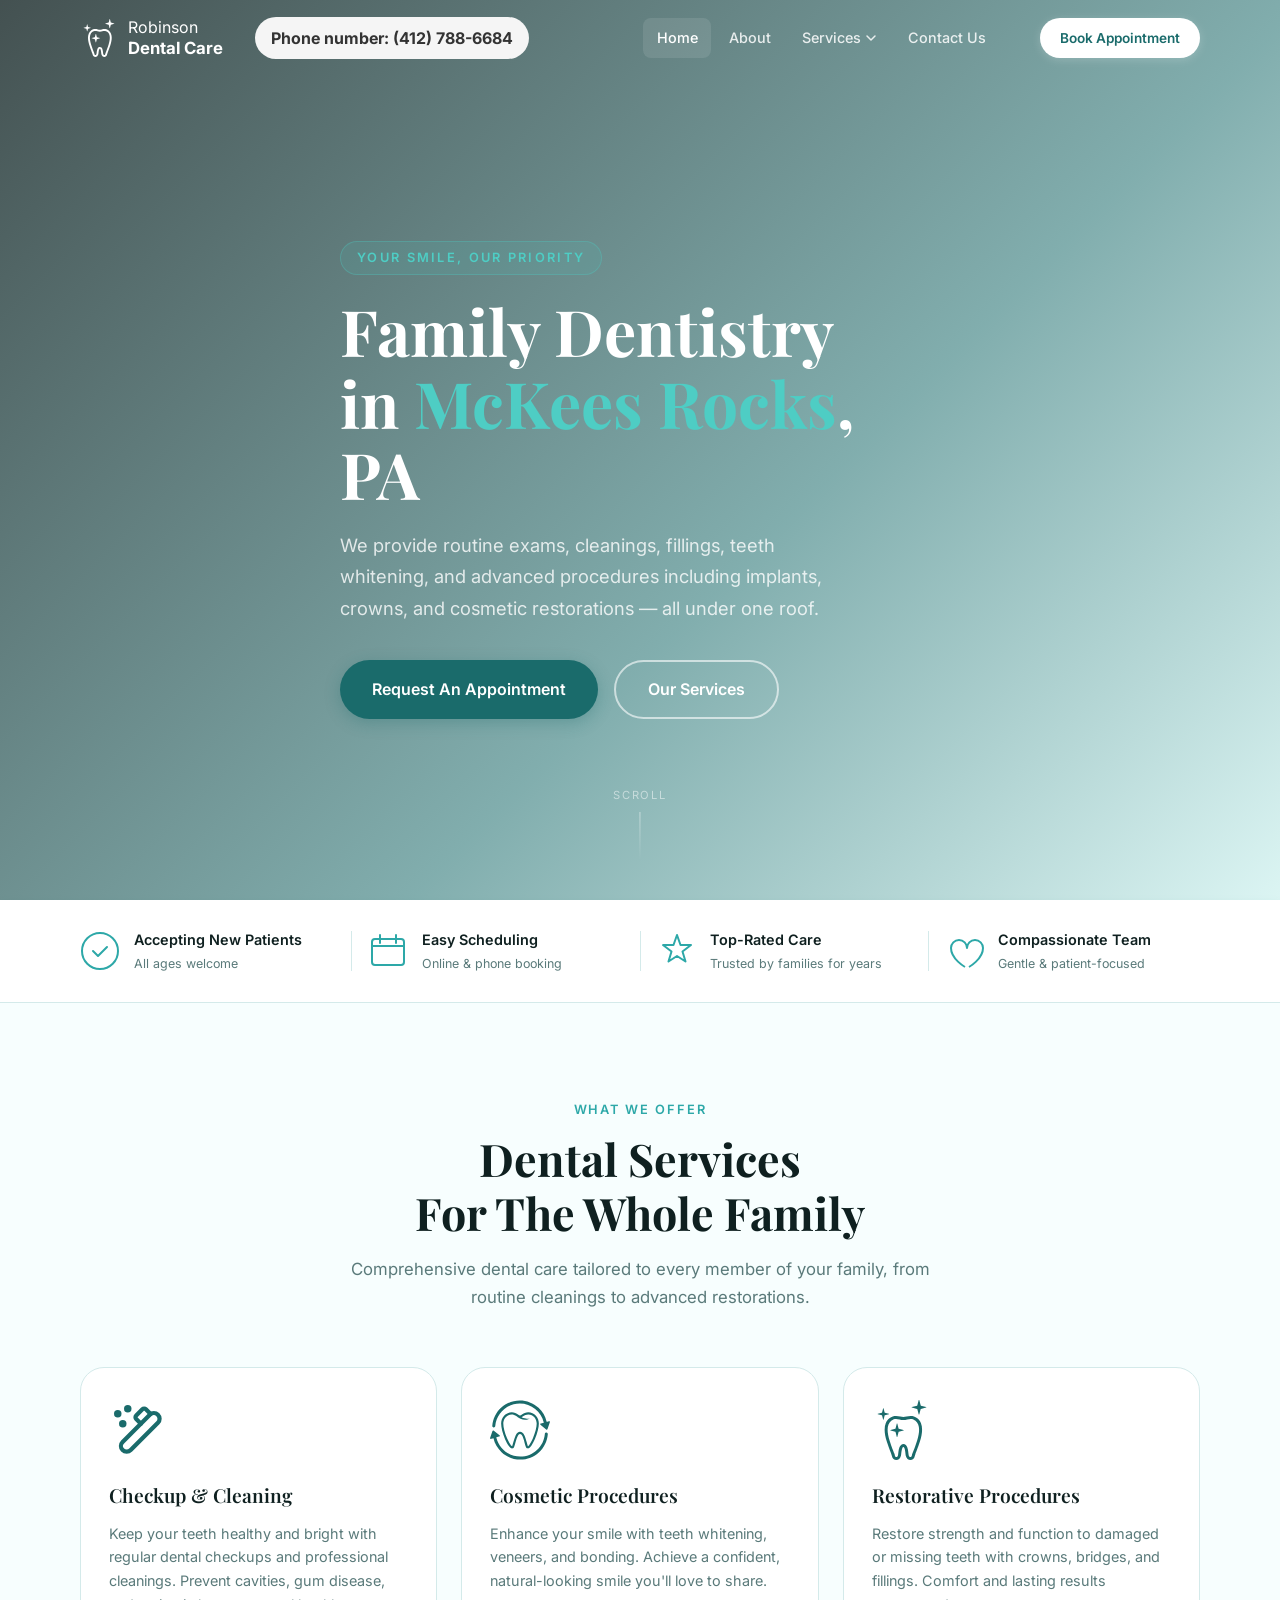
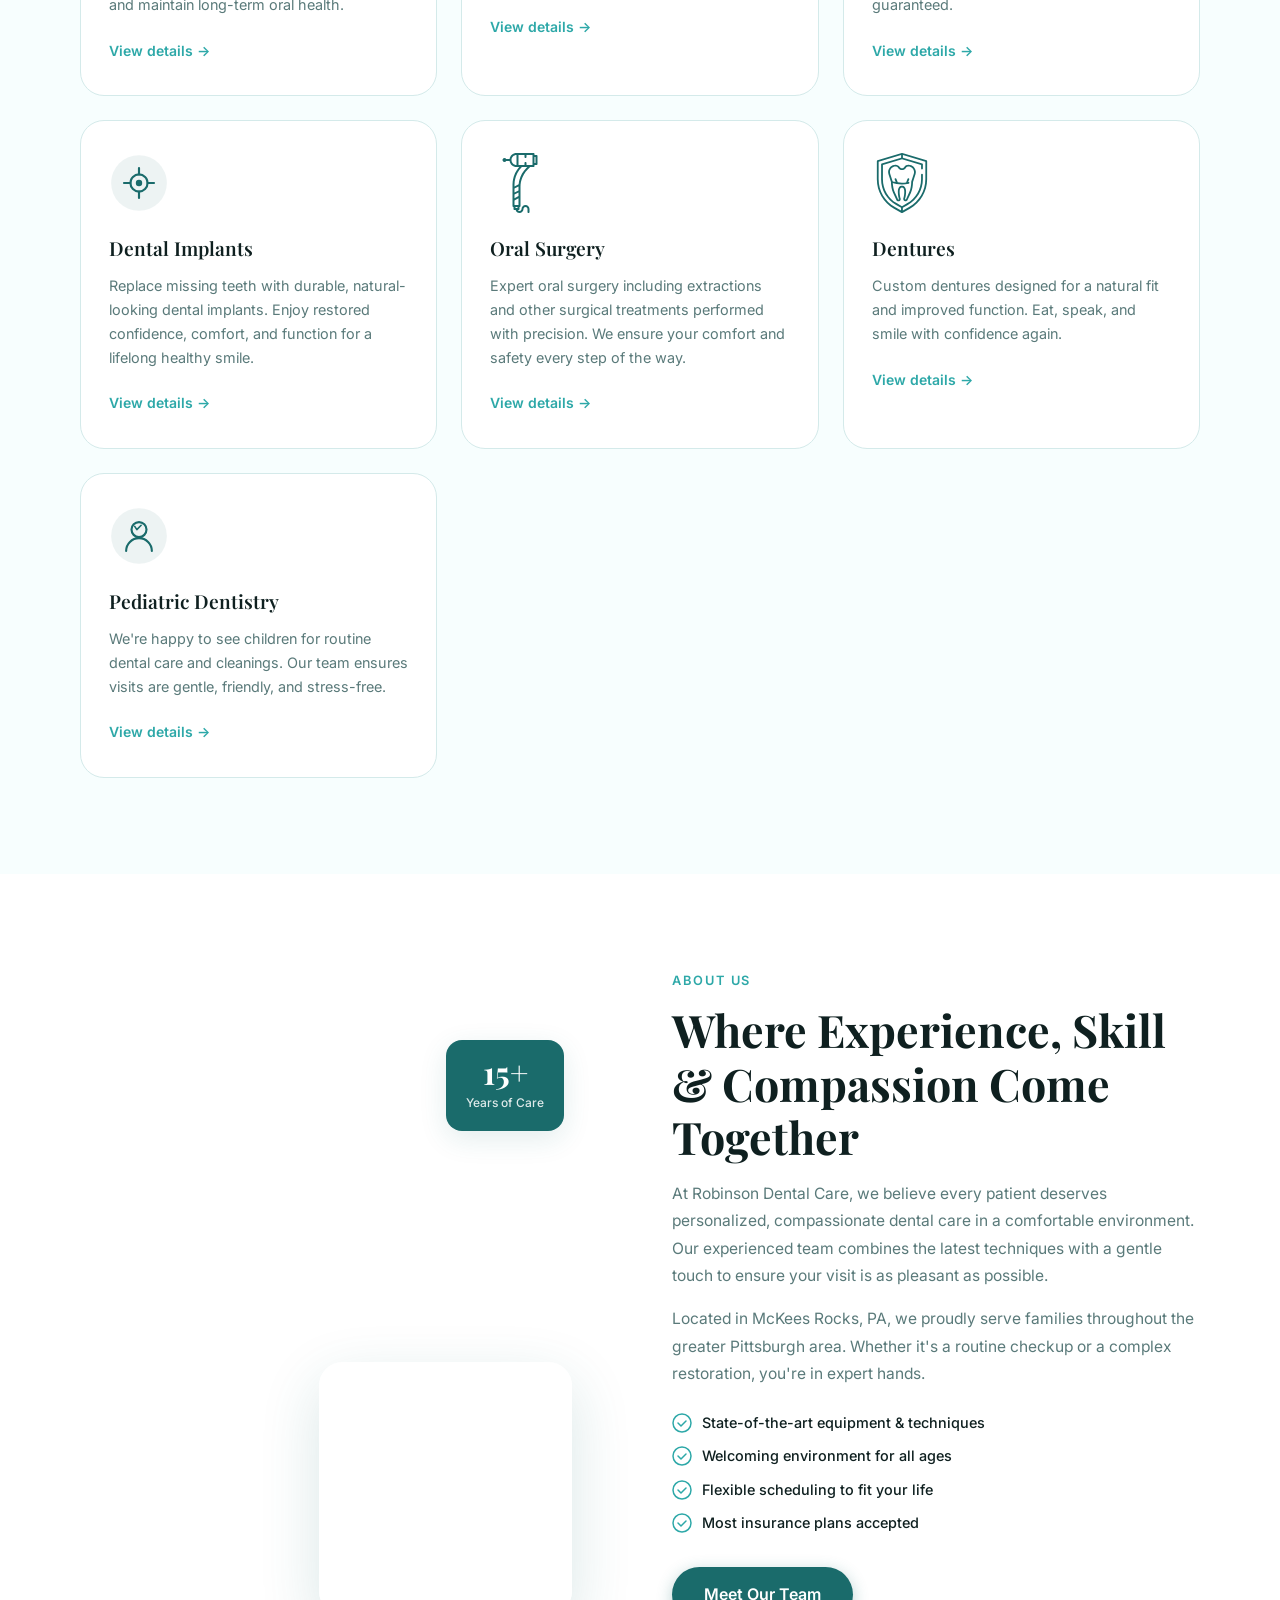
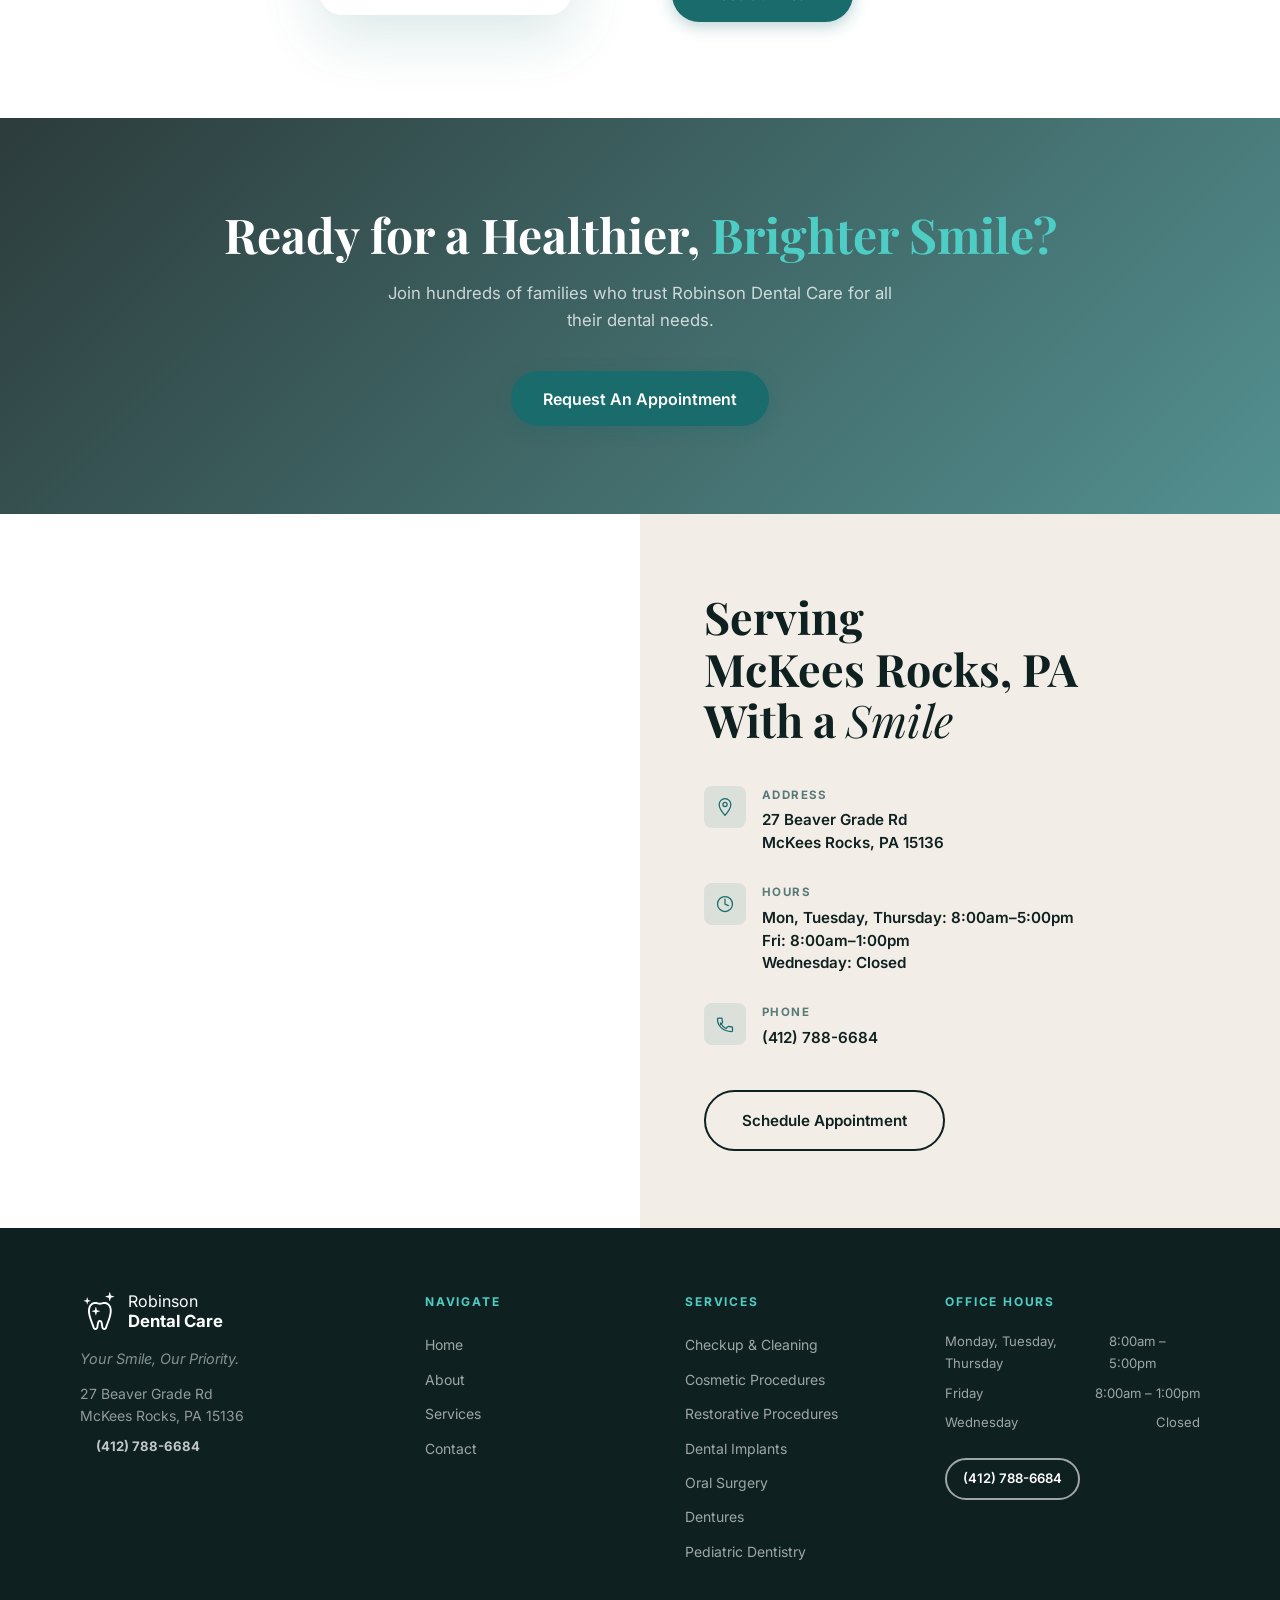
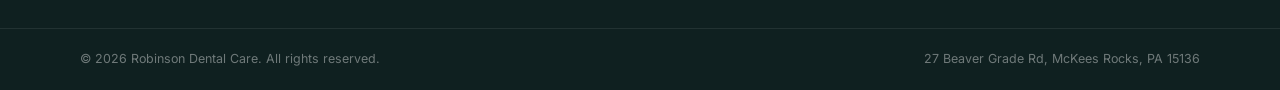
==== commit 71fc97bb: "Revert "Created LiveWell Website" This reverts commit f1cf6eae1800302d780eab34c083c90b78604bf3." ====
--- a/index.html
+++ b/index.html
@@ -3,8 +3,8 @@
 <head>
   <meta charset="UTF-8" />
   <meta name="viewport" content="width=device-width, initial-scale=1.0" />
-  <title>LiveWell Dentistry | Family Dentistry in Wexford, PA</title>
-  <meta name="description" content="LiveWell Dentistry offers family dentistry in Wexford, PA. Routine exams, cosmetic, restorative, implants, oral surgery and more." />
+  <title>Robinson Dental Care | Family Dentistry in McKees Rocks, PA</title>
+  <meta name="description" content="Robinson Dental Care offers family dentistry in McKees Rocks, PA. Routine exams, cosmetic, restorative, implants, oral surgery and more." />
   <link rel="preconnect" href="https://fonts.googleapis.com" />
   <link rel="preconnect" href="https://fonts.gstatic.com" crossorigin />
   <link href="https://fonts.googleapis.com/css2?family=Playfair+Display:wght@400;600;700&family=Inter:wght@300;400;500;600&display=swap" rel="stylesheet" />
@@ -24,11 +24,11 @@
             <path d="M109.731,130.72l33.756-8.945c0.989-0.195,1.686-1.065,1.686-2.088c0-1.006-0.698-1.894-1.686-2.088 l-33.756-8.945c-0.883-0.195-1.602-0.905-1.792-1.792l-8.903-33.752c-0.236-0.981-1.107-1.682-2.122-1.682 c-1.014,0-1.886,0.701-2.122,1.682l-8.895,33.752c-0.203,0.888-0.917,1.598-1.801,1.792l-33.756,8.945 c-0.99,0.194-1.686,1.082-1.686,2.088c0,1.024,0.697,1.894,1.686,2.088l33.756,8.945c0.884,0.186,1.598,0.905,1.801,1.792 l8.895,33.752c0.236,0.989,1.108,1.682,2.122,1.682c1.015,0,1.886-0.694,2.122-1.682l8.903-33.752 C108.129,131.625,108.848,130.906,109.731,130.72z"/>
           </g>
         </svg>
-        <span class="logo__text">LiveWell <strong>Dentistry</strong></span>
+        <span class="logo__text">Robinson <strong>Dental Care</strong></span>
       </a>
       <!-- phone number with a baxckground that changes depending on where u are in the scroll(header vs the rest of the body)-->
-      <a href="tel:+17247192866" class="header__phone" style="display: flex; align-items: center; justify-content: center; background-color: #f5f5f5; padding: 0.5rem 1rem; border-radius: 4rem; text-decoration: none; color: #333; font-weight: bold; transition: background-color 0.3s ease;">
-        <span class="header__phone-text">Phone: (724) <wbr />719-2866</span>
+      <a href="tel:+14127886684" class="header__phone" style="display: flex; align-items: center; justify-content: center; background-color: #f5f5f5; padding: 0.5rem 1rem; border-radius: 4rem; text-decoration: none; color: #333; font-weight: bold; transition: background-color 0.3s ease;">
+        <span class="header__phone-text">Phone number: (412) <wbr />788-6684</span>
       </a>
       <nav class="nav" id="nav" aria-label="Main navigation">
         <ul class="nav__list">
@@ -46,15 +46,13 @@
               <li><a href="./services/oral-surgery.html">Oral Surgery</a></li>
               <li><a href="./services/dentures.html">Dentures</a></li>
               <li><a href="./services/pediatric-dentistry.html">Pediatric Dentistry</a></li>
-              <li><a href="./services/tmj-pain.html">TMJ Pain</a></li>
-              <li><a href="./services/sleep-apnea.html">Sleep Apnea</a></li>
             </ul>
           </li>
           <li><a href="#contact" class="nav__link">Contact Us</a></li>
         </ul>
       </nav>
 
-      <a href="https://appt.link/livewell-dental-care/livewell-dental-care" target="_blank" rel="noopener noreferrer" class="btn btn--primary btn--sm header__cta">Book Appointment</a>
+      <a href="https://appt.link/meet-with-robinson-U1vsFAFU/robinson-dental-care" target="_blank" rel="noopener noreferrer" class="btn btn--primary btn--sm header__cta">Book Appointment</a>
 
       <button class="hamburger" id="hamburger" aria-label="Toggle menu" aria-expanded="false">
         <span></span><span></span><span></span>
@@ -69,14 +67,14 @@
     <div class="container hero__content">
       <p class="hero__eyebrow reveal" data-delay="0">Your Smile, Our Priority</p>
       <h1 class="hero__heading reveal" data-delay="100">
-        Family Dentistry<br />in <span class="text-accent">Wexford</span>, PA
+        Family Dentistry<br />in <span class="text-accent">McKees Rocks</span>, PA
       </h1>
       <p class="hero__subtext reveal" data-delay="200">
         We provide routine exams, cleanings, fillings, teeth whitening, and advanced
         procedures including implants, crowns, and cosmetic restorations — all under one roof.
       </p>
       <div class="hero__actions reveal" data-delay="300">
-        <a href="https://appt.link/livewell-dental-care/livewell-dental-care" target="_blank" rel="noopener noreferrer" class="btn btn--primary btn--lg">Request An Appointment</a>
+        <a href="https://appt.link/meet-with-robinson-U1vsFAFU/robinson-dental-care" target="_blank" rel="noopener noreferrer" class="btn btn--primary btn--lg">Request An Appointment</a>
         <a href="#services" class="btn btn--outline-light btn--lg">Our Services</a>
       </div>
     </div>
@@ -165,16 +163,7 @@
 
         <div class="service-card reveal" data-delay="160">
           <div class="service-card__icon-wrap">
-            <svg viewBox="0 0 24 24" fill="none" xmlns="http://www.w3.org/2000/svg" aria-hidden="true"><path d="M12 2C6.48 2 2 6.48 2 12s4.48 10 10 10 10-4.48 10-10S17.52 2 12 2zm-2 15l-5-5 1.41-1.41L10 14.17l7.59-7.59L19 8l-9 9z" stroke="currentColor" stroke-width="0.5" fill="currentColor"/></svg>
-          </div>
-          <h3 class="service-card__title">TMJ Pain Treatment</h3>
-          <p class="service-card__text">Relief from jaw pain, clicking, and discomfort with custom night guards and bite adjustments. Restore comfortable jaw function and eliminate pain.</p>
-          <a href="./services/tmj-pain.html" class="service-card__link">View details →</a>
-        </div>
-
-        <div class="service-card reveal" data-delay="160">
-          <div class="service-card__icon-wrap">
-            <svg version="1.1" xmlns="http://www.w3.org/2000/svg" viewBox="0 0 512 512" aria-hidden="true" style="fill: currentColor;"><g><path d="M386.504,156.575c-19.34-15.092-38.896-20.3-56.195-20.19c-13.232,0.017-25.064,2.706-35.536,5.081c-10.48,2.436-19.632,4.481-27.221,4.448c-7.575,0.034-16.723-2.012-27.207-4.448c-10.472-2.376-22.304-5.064-35.532-5.081c-17.303-0.11-36.86,5.09-56.199,20.198c-14.36,11.067-24.785,25.576-31.35,42.148c-6.591,16.588-9.483,35.188-9.491,55.193c0.016,30.64,6.764,64.722,18.486,100.909c12.104,37.336,22.477,64.789,30.15,84.751c3.826,9.968,6.975,18.068,9.284,24.468c2.312,6.358,3.75,11.11,4.228,13.756c1.886,10.23,6.612,18.93,13.354,24.966c6.718,6.037,15.329,9.241,23.94,9.225c8.895,0.008,17.747-3.365,24.815-9.58c7.098-6.214,12.362-15.185,14.898-26.041c0.74-3.187,1.21-6.536,1.679-10.306c0.802-6.561,1.513-14.323,2.528-22.304c1.484-11.93,3.86-24.409,7.398-32.45c1.712-4.034,3.669-6.781,5.132-8.049c1.544-1.268,2.08-1.471,3.889-1.573c1.421,0.042,1.987,0.254,2.943,0.828c1.603,0.931,4.35,4.254,6.59,9.968c3.45,8.464,5.682,21.095,7.111,32.983c0.736,5.952,1.311,11.752,1.886,16.96c0.604,5.25,1.15,9.782,2.109,13.942c2.541,10.856,7.788,19.827,14.89,26.041c7.068,6.232,15.933,9.588,24.824,9.58c8.611,0.016,17.222-3.188,23.94-9.233c6.747-6.028,11.46-14.728,13.355-24.958c0.481-2.647,1.918-7.398,4.227-13.756c6.954-19.294,21.298-53.274,39.433-109.219c11.727-36.179,18.47-70.269,18.478-100.909c0-19.996-2.892-38.605-9.482-55.193C411.281,182.159,400.856,167.643,386.504,156.575z" fill="currentColor"/></g></svg>
+            <svg version="1.1" xmlns="http://www.w3.org/2000/svg" viewBox="0 0 512 512" aria-hidden="true" style="fill: currentColor;"><g> <path d="M386.504,156.575c-19.34-15.092-38.896-20.3-56.195-20.19c-13.232,0.017-25.064,2.706-35.536,5.081 c-10.48,2.436-19.632,4.481-27.221,4.448c-7.575,0.034-16.723-2.012-27.207-4.448c-10.472-2.376-22.304-5.064-35.532-5.081 c-17.303-0.11-36.86,5.09-56.199,20.198c-14.36,11.067-24.785,25.576-31.35,42.148c-6.591,16.588-9.483,35.188-9.491,55.193 c0.016,30.64,6.764,64.722,18.486,100.909c12.104,37.336,22.477,64.789,30.15,84.751c3.826,9.968,6.975,18.068,9.284,24.468 c2.312,6.358,3.75,11.11,4.228,13.756c1.886,10.23,6.612,18.93,13.354,24.966c6.718,6.037,15.329,9.241,23.94,9.225 c8.895,0.008,17.747-3.365,24.815-9.58c7.098-6.214,12.362-15.185,14.898-26.041c0.74-3.187,1.21-6.536,1.679-10.306 c0.802-6.561,1.513-14.323,2.528-22.304c1.484-11.93,3.86-24.409,7.398-32.45c1.712-4.034,3.669-6.781,5.132-8.049 c1.544-1.268,2.08-1.471,3.889-1.573c1.421,0.042,1.987,0.254,2.943,0.828c1.603,0.931,4.35,4.254,6.59,9.968 c3.45,8.464,5.682,21.095,7.111,32.983c0.736,5.952,1.311,11.752,1.886,16.96c0.604,5.25,1.15,9.782,2.109,13.942 c2.541,10.856,7.788,19.827,14.89,26.041c7.068,6.232,15.933,9.588,24.824,9.58c8.611,0.016,17.222-3.188,23.94-9.233 c6.747-6.028,11.46-14.728,13.355-24.958c0.481-2.647,1.918-7.398,4.227-13.756c6.954-19.294,21.298-53.274,39.433-109.219 c11.727-36.179,18.47-70.269,18.478-100.909c0-19.996-2.892-38.605-9.482-55.193C411.281,182.159,400.856,167.643,386.504,156.575z M384.598,346.97c-11.925,36.77-22.08,63.648-29.698,83.475c-3.813,9.925-6.984,18.076-9.465,24.941 c-2.474,6.899-4.292,12.437-5.298,17.722c-1.065,5.546-3.191,8.742-5.318,10.661c-2.156,1.919-4.456,2.698-6.916,2.732 c-2.541-0.018-5.302-0.905-8.003-3.247c-2.672-2.359-5.351-6.291-6.878-12.716c-0.342-1.437-0.786-4.194-1.197-7.567 c-0.727-5.952-1.458-13.908-2.54-22.43c-1.687-12.852-3.996-26.972-9.271-39.332c-2.693-6.172-6.181-12.091-11.528-16.927 c-5.259-4.844-12.886-8.184-20.935-8.083c-6.092-0.034-12.052,1.81-16.791,4.913c-8.357,5.53-13.012,13.604-16.394,21.873 c-4.98,12.513-7.165,26.674-8.754,39.374c-0.786,6.333-1.37,12.268-1.927,17.24c-0.546,4.938-1.12,9.03-1.59,10.941 c-1.522,6.426-4.207,10.348-6.879,12.699c-2.713,2.359-5.461,3.246-8.002,3.246c-2.468-0.016-4.76-0.811-6.916-2.714 c-2.126-1.919-4.253-5.115-5.318-10.652c-1.006-5.294-2.824-10.831-5.297-17.73c-7.407-20.495-21.26-53.206-39.163-108.416 c-11.174-34.42-17.256-66.194-17.236-93.046c-0.012-17.544,2.566-32.94,7.682-45.767c5.136-12.842,12.657-23.192,23.242-31.392 c15.481-11.837,27.948-14.762,40.605-14.872c9.664-0.009,19.514,2.054,29.841,4.439c10.328,2.333,21.108,5.039,32.898,5.081 c11.796-0.042,22.575-2.748,32.902-5.081c10.336-2.384,20.186-4.448,29.854-4.439c12.644,0.11,25.107,3.044,40.6,14.872 c10.586,8.2,18.106,18.541,23.243,31.392c5.115,12.826,7.685,28.222,7.685,45.767C401.855,280.785,395.771,312.567,384.598,346.97z "></path> <path d="M461.165,59.632l-43.593-11.55c-1.141-0.254-2.072-1.167-2.317-2.317L403.757,2.173 C403.452,0.905,402.328,0,401.018,0c-1.311,0-2.436,0.905-2.74,2.173l-11.49,43.592c-0.262,1.15-1.184,2.063-2.325,2.317 l-43.593,11.55c-1.276,0.254-2.181,1.386-2.181,2.697c0,1.311,0.905,2.443,2.181,2.688l43.593,11.558 c1.141,0.237,2.062,1.167,2.325,2.317l11.49,43.585c0.304,1.276,1.429,2.181,2.74,2.181c1.31,0,2.434-0.905,2.739-2.181 l11.498-43.585c0.245-1.15,1.176-2.08,2.317-2.317l43.593-11.558c1.277-0.245,2.182-1.378,2.182-2.688 C463.346,61.018,462.442,59.886,461.165,59.632z"></path> <path d="M268.72,255.75l-39.809-10.551c-1.044-0.228-1.89-1.066-2.114-2.114l-10.501-39.805 c-0.279-1.158-1.306-1.987-2.502-1.987c-1.197,0-2.224,0.829-2.503,1.987l-10.492,39.805c-0.236,1.048-1.078,1.886-2.122,2.114 l-39.81,10.551c-1.166,0.229-1.99,1.268-1.99,2.461c0,1.201,0.824,2.232,1.99,2.46l39.81,10.551 c1.044,0.22,1.886,1.066,2.122,2.114l10.492,39.805c0.279,1.167,1.306,1.987,2.503,1.987c1.196,0,2.223-0.82,2.502-1.987 l10.501-39.805c0.224-1.048,1.07-1.894,2.114-2.114l39.809-10.551c1.167-0.228,1.991-1.26,1.991-2.46 C270.711,257.018,269.887,255.979,268.72,255.75z"></path> <path d="M109.731,130.72l33.756-8.945c0.989-0.195,1.686-1.065,1.686-2.088c0-1.006-0.698-1.894-1.686-2.088 l-33.756-8.945c-0.883-0.195-1.602-0.905-1.792-1.792l-8.903-33.752c-0.236-0.981-1.107-1.682-2.122-1.682 c-1.014,0-1.886,0.701-2.122,1.682l-8.895,33.752c-0.203,0.888-0.917,1.598-1.801,1.792l-33.756,8.945 c-0.99,0.194-1.686,1.082-1.686,2.088c0,1.024,0.697,1.894,1.686,2.088l33.756,8.945c0.884,0.186,1.598,0.905,1.801,1.792 l8.895,33.752c0.236,0.989,1.108,1.682,2.122,1.682c1.015,0,1.886-0.694,2.122-1.682l8.903-33.752 C108.129,131.625,108.848,130.906,109.731,130.72z"></path> </g></svg>
           </div>
           <h3 class="service-card__title">Restorative Procedures</h3>
           <p class="service-card__text">Restore strength and function to damaged or missing teeth with crowns, bridges, and fillings. Comfort and lasting results guaranteed.</p>
@@ -197,7 +186,7 @@
 
         <div class="service-card reveal" data-delay="0">
           <div class="service-card__icon-wrap">
-            <svg fill="currentColor" version="1.1" xmlns="http://www.w3.org/2000/svg" viewBox="0 0 60 60" aria-hidden="true"><path d="M46.5,2h-2V1c0-0.552-0.447-1-1-1h-17c-3.519,0-6.432,2.613-6.92,6h-3.358c-0.347-0.595-0.985-1-1.722-1c-1.103,0-2,0.897-2,2s0.897,2,2,2c0.737,0,1.375-0.405,1.722-1h3.358c0.488,3.387,3.401,6,6.92,6h2.646C24.905,18.811,22.5,25.113,22.5,31.605V53c0,0.552,0.447,1,1,1v2c0,0.552,0.447,1,1,1h1.142c0.447,1.72,1.999,3,3.858,3c2.206,0,4-1.794,4-4c0-1.103,0.897-2,2-2s2,0.897,2,2v3c0,0.552,0.447,1,1,1s1-0.448,1-1v-3c0-2.206-1.794-4-4-4s-4,1.794-4,4c0,1.103-0.897,2-2,2c-0.737,0-1.375-0.405-1.722-1H28.5c0.553,0,1-0.448,1-1v-2c0.553,0,1-0.448,1-1V33.87c0-6.586,2.564-12.777,7.222-17.434L40.156,14H43.5c0.553,0,1-0.448,1-1v-1h2c0.553,0,1-0.448,1-1V3C47.5,2.448,47.053,2,46.5,2z M21.5,7c0-2.757,2.243-5,5-5v10C23.743,12,21.5,9.757,21.5,7z M28.5,52h-4v-4.426l4-2.337V52z M28.5,42.921l-4,2.337v-3.639l4-2V42.921z M28.5,33.87v3.512l-4,2v-3.764l4.006-2.003C28.505,33.7,28.5,33.784,28.5,33.87z M27.5,55h-2v-1h2V55z M36.308,15.021c-4.429,4.429-7.106,10.142-7.686,16.299L24.5,33.382v-1.777c0-6.619,2.693-13.028,7.394-17.605h5.435L36.308,15.021z M42.5,12h-2.758H36.5v-2c0-0.552-0.447-1-1-1s-1,0.448-1,1v2h-3h-3V2h6v2c0,0.552,0.447,1,1,1s1-0.448,1-1V2h6v1v8V12z M45.5,10h-1V4h1V10z"></path></svg>
+            <svg fill="currentColor" version="1.1" xmlns="http://www.w3.org/2000/svg" viewBox="0 0 60 60" aria-hidden="true"><path d="M46.5,2h-2V1c0-0.552-0.447-1-1-1h-17c-3.519,0-6.432,2.613-6.92,6h-3.358c-0.347-0.595-0.985-1-1.722-1 c-1.103,0-2,0.897-2,2s0.897,2,2,2c0.737,0,1.375-0.405,1.722-1h3.358c0.488,3.387,3.401,6,6.92,6h2.646 C24.905,18.811,22.5,25.113,22.5,31.605V53c0,0.552,0.447,1,1,1v2c0,0.552,0.447,1,1,1h1.142c0.447,1.72,1.999,3,3.858,3 c2.206,0,4-1.794,4-4c0-1.103,0.897-2,2-2s2,0.897,2,2v3c0,0.552,0.447,1,1,1s1-0.448,1-1v-3c0-2.206-1.794-4-4-4s-4,1.794-4,4 c0,1.103-0.897,2-2,2c-0.737,0-1.375-0.405-1.722-1H28.5c0.553,0,1-0.448,1-1v-2c0.553,0,1-0.448,1-1V33.87 c0-6.586,2.564-12.777,7.222-17.434L40.156,14H43.5c0.553,0,1-0.448,1-1v-1h2c0.553,0,1-0.448,1-1V3C47.5,2.448,47.053,2,46.5,2z M21.5,7c0-2.757,2.243-5,5-5v10C23.743,12,21.5,9.757,21.5,7z M28.5,52h-4v-4.426l4-2.337V52z M28.5,42.921l-4,2.337v-3.639l4-2 V42.921z M28.5,33.87v3.512l-4,2v-3.764l4.006-2.003C28.505,33.7,28.5,33.784,28.5,33.87z M27.5,55h-2v-1h2V55z M36.308,15.021 c-4.429,4.429-7.106,10.142-7.686,16.299L24.5,33.382v-1.777c0-6.619,2.693-13.028,7.394-17.605h5.435L36.308,15.021z M42.5,12 h-2.758H36.5v-2c0-0.552-0.447-1-1-1s-1,0.448-1,1v2h-3h-3V2h6v2c0,0.552,0.447,1,1,1s1-0.448,1-1V2h6v1v8V12z M45.5,10h-1V4h1V10z"></path></svg>
           </div>
           <h3 class="service-card__title">Oral Surgery</h3>
           <p class="service-card__text">Expert oral surgery including extractions and other surgical treatments performed with precision. We ensure your comfort and safety every step of the way.</p>
@@ -206,7 +195,7 @@
 
         <div class="service-card reveal" data-delay="80">
           <div class="service-card__icon-wrap">
-            <svg fill="currentColor" version="1.1" xmlns="http://www.w3.org/2000/svg" viewBox="0 0 432.836 432.836" aria-hidden="true"><path d="M393.277,52.929L218.486,0.301c-0.016-0.005-0.031-0.009-0.047-0.014l-0.036-0.011c-0.014-0.004-0.03-0.006-0.044-0.01c-0.252-0.074-0.512-0.13-0.776-0.173c-0.067-0.011-0.133-0.022-0.199-0.031c-0.277-0.036-0.557-0.062-0.843-0.062c-0.002,0-0.005,0-0.007,0c-0.001,0-0.003,0-0.004,0c-0.287,0-0.567,0.025-0.844,0.061c-0.067,0.009-0.133,0.02-0.199,0.03c-0.263,0.043-0.522,0.098-0.774,0.171c-0.015,0.004-0.03,0.006-0.045,0.01l-0.038,0.011c-0.017,0.005-0.034,0.01-0.051,0.015L39.693,52.586c-2.75,0.822-4.635,3.351-4.638,6.221l-0.122,129.724c-0.083,87.902,47.372,169.431,123.846,212.772l54.148,30.688c0.011,0.006,0.022,0.01,0.033,0.016c0.228,0.128,0.464,0.242,0.707,0.342c0.035,0.014,0.07,0.025,0.105,0.039c0.203,0.079,0.411,0.148,0.623,0.207c0.066,0.018,0.132,0.035,0.199,0.051c0.189,0.046,0.381,0.083,0.576,0.112c0.065,0.01,0.13,0.022,0.195,0.03c0.25,0.03,0.503,0.049,0.761,0.049c0.002,0,0.004,0,0.006,0c0.258,0,0.512-0.019,0.762-0.048c0.067-0.008,0.132-0.021,0.199-0.03c0.193-0.029,0.384-0.065,0.571-0.111c0.067-0.016,0.133-0.033,0.199-0.051c0.211-0.058,0.417-0.126,0.618-0.204c0.036-0.014,0.072-0.025,0.108-0.04c0.243-0.099,0.478-0.212,0.704-0.339c0.011-0.006,0.022-0.01,0.033-0.016l54.207-30.586c76.556-43.197,124.164-124.637,124.247-212.538l0.122-129.713C397.906,56.289,396.025,53.757,393.277,52.929z M47.933,188.543L48.05,63.656l161.97-48.426l-0.017,18.53L70.419,75.493c-2.75,0.822-4.635,3.351-4.638,6.221L65.681,188.56c-0.072,76.838,41.41,148.106,108.26,185.992l35.721,20.245l-0.019,20.39l-44.454-25.194C92.784,348.958,47.854,271.768,47.933,188.543z M384.781,188.86c-0.079,83.224-45.154,160.331-117.636,201.229l-44.502,25.11l0.019-20.39l35.761-20.178c66.92-37.761,108.537-108.95,108.609-185.787l0.031-33.03c0.003-3.59-2.904-6.503-6.494-6.506c-0.002,0-0.004,0-0.006,0c-3.587,0-6.497,2.906-6.5,6.494l-0.031,33.03c-0.068,72.16-39.151,139.016-101.99,175.766l-35.723-20.245l0.019-20.39l44.523,25.194C339.765,349.176,384.861,271.987,384.781,188.86z" fill="currentColor"/></svg>
+            <svg fill="currentColor" version="1.1" xmlns="http://www.w3.org/2000/svg" viewBox="0 0 432.836 432.836" aria-hidden="true"><path d="M393.277,52.929L218.486,0.301c-0.016-0.005-0.031-0.009-0.047-0.014l-0.036-0.011c-0.014-0.004-0.03-0.006-0.044-0.01 c-0.252-0.074-0.512-0.13-0.776-0.173c-0.067-0.011-0.133-0.022-0.199-0.031c-0.277-0.036-0.557-0.062-0.843-0.062 c-0.002,0-0.005,0-0.007,0c-0.001,0-0.003,0-0.004,0c-0.287,0-0.567,0.025-0.844,0.061c-0.067,0.009-0.133,0.02-0.199,0.03 c-0.263,0.043-0.522,0.098-0.774,0.171c-0.015,0.004-0.03,0.006-0.045,0.01l-0.038,0.011c-0.017,0.005-0.034,0.01-0.051,0.015 L39.693,52.586c-2.75,0.822-4.635,3.351-4.638,6.221l-0.122,129.724c-0.083,87.902,47.372,169.431,123.846,212.772l54.148,30.688 c0.011,0.006,0.022,0.01,0.033,0.016c0.228,0.128,0.464,0.242,0.707,0.342c0.035,0.014,0.07,0.025,0.105,0.039 c0.203,0.079,0.411,0.148,0.623,0.207c0.066,0.018,0.132,0.035,0.199,0.051c0.189,0.046,0.381,0.083,0.576,0.112 c0.065,0.01,0.13,0.022,0.195,0.03c0.25,0.03,0.503,0.049,0.761,0.049c0.002,0,0.004,0,0.006,0c0.258,0,0.512-0.019,0.762-0.048 c0.067-0.008,0.132-0.021,0.199-0.03c0.193-0.029,0.384-0.065,0.571-0.111c0.067-0.016,0.133-0.033,0.199-0.051 c0.211-0.058,0.417-0.126,0.618-0.204c0.036-0.014,0.072-0.025,0.108-0.04c0.243-0.099,0.478-0.212,0.704-0.339 c0.011-0.006,0.022-0.01,0.033-0.016l54.207-30.586c76.556-43.197,124.164-124.637,124.247-212.538l0.122-129.713 C397.906,56.289,396.025,53.757,393.277,52.929z M47.933,188.543L48.05,63.656l161.97-48.426l-0.017,18.53L70.419,75.493 c-2.75,0.822-4.635,3.351-4.638,6.221L65.681,188.56c-0.072,76.838,41.41,148.106,108.26,185.992l35.721,20.245l-0.019,20.39 l-44.454-25.194C92.784,348.958,47.854,271.768,47.933,188.543z M384.781,188.86c-0.079,83.224-45.154,160.331-117.636,201.229 l-44.502,25.11l0.019-20.39l35.761-20.178c66.92-37.761,108.537-108.95,108.609-185.787l0.031-33.03 c0.003-3.59-2.904-6.503-6.494-6.506c-0.002,0-0.004,0-0.006,0c-3.587,0-6.497,2.906-6.5,6.494l-0.031,33.03 c-0.068,72.16-39.151,139.016-101.998,174.478l-35.862,20.235l-35.821-20.302c-62.78-35.58-101.738-102.509-101.67-174.669 l0.096-102.01l137.714-41.174L354.128,86.83l-0.024,25.647c-0.004,3.59,2.904,6.503,6.494,6.506c0.002,0,0.004,0,0.006,0 c3.587,0,6.496-2.906,6.5-6.494l0.029-30.483c0.003-2.871-1.878-5.403-4.626-6.23L223.003,33.773l0.017-18.53l161.877,48.74 L384.781,188.86z M263.14,83.972c-0.063,0-0.127,0-0.19,0l-0.662,0.002c-11.939,0.041-22.942,6.292-29.432,16.72 c-3.557,5.715-9.688,9.125-16.406,9.125c-0.006,0-0.013,0-0.019,0c-6.726-0.006-12.859-3.429-16.407-9.156 c-6.47-10.441-17.461-16.712-29.394-16.776l-0.662-0.004c-0.098,0-0.191,0-0.289,0c-28.598,0-52.445,23.163-53.22,51.766 c-0.158,5.893,0.64,11.707,2.387,17.328l17.87,56.036c0.049,22.333,4.775,56.07,15.189,78.605l23.083,49.947 c2.359,6.717,8.548,11.247,15.529,11.317c0.059,0.001,0.116,0.001,0.174,0.001c4.388,0,8.516-1.695,11.639-4.784 c3.165-3.13,4.91-7.305,4.914-11.756c0.001-0.602-0.083-1.202-0.247-1.781c-4.477-15.784-13.513-60.16-1.729-75.736 c2.624-3.468,6.122-5.083,11.009-5.083c0.007,0,0.015,0,0.021,0c4.759,0.004,8.175,1.589,10.75,4.988 c11.729,15.48,2.828,59.822-1.592,75.601c-0.159,0.569-0.24,1.158-0.241,1.749c-0.008,8.563,6.797,16.097,15.17,16.794 c0.471,0.039,0.938,0.059,1.404,0.059c6.991,0,13.224-4.362,15.582-11.016l23.287-50.214c10.433-22.495,15.211-56.2,15.299-78.539 l17.991-56.048c1.742-5.572,2.551-11.385,2.403-17.278C315.633,107.199,291.778,83.972,263.14,83.972z M301.556,149.188 l-18.286,56.969c-0.207,0.647-0.313,1.37-0.311,2.05c0.053,20.902-4.335,52.983-14.093,74.025l-23.431,50.524 c-0.109,0.235-0.204,0.476-0.284,0.721c-0.514,1.576-2.028,2.574-3.688,2.441c-1.446-0.121-2.868-1.608-3.184-3.188 c2.765-10.202,16.072-63.479-0.865-85.845c-5.019-6.627-12.316-10.135-21.104-10.143c-0.011,0-0.021,0-0.031,0 c-8.92,0-16.313,3.543-21.383,10.246c-17.009,22.494-3.517,75.804-0.716,86.012c-0.133,0.7-0.474,1.343-0.992,1.855 c-0.68,0.672-1.6,1.017-2.539,1.027c-1.505-0.016-2.916-1.14-3.433-2.734c-0.079-0.247-0.174-0.489-0.283-0.725l-23.228-50.26 c-8.419-18.218-12.799-44.67-13.776-65.024c12.652,3.886,37.273,10.044,66.39,10.072c0.063,0,0.125,0,0.189,0 c15.837,0,32.321-1.859,48.993-5.527c3.506-0.771,5.723-4.239,4.952-7.745c-0.771-3.505-4.231-5.725-7.745-4.952 c-0.489,0.107-0.976,0.198-1.464,0.303l7.173-18.151c1.319-3.338-0.317-7.114-3.656-8.434c-3.338-1.32-7.113,0.317-8.434,3.656 L246.2,211.996c-10.088,1.465-20.025,2.217-29.69,2.217c-0.059,0-0.119,0-0.178,0c-10.921-0.01-21.236-0.964-30.442-2.334 l-10.057-25.592c-1.314-3.341-5.084-4.985-8.428-3.672c-3.341,1.313-4.984,5.086-3.672,8.427l7.104,18.077 c-10.552-2.299-18.447-4.791-22.403-6.146l-17.189-53.899c-1.309-4.21-1.91-8.609-1.79-13.073 c0.584-21.615,18.606-39.117,40.213-39.117c0.073,0,0.146,0,0.219,0.001l0.667,0.004c7.436,0.04,14.321,4.011,18.419,10.623 c5.933,9.575,16.192,15.298,27.446,15.309c0.011,0,0.02,0,0.03,0c11.24,0,21.498-5.702,27.443-15.257 c4.11-6.604,11.003-10.563,18.498-10.589l0.598-0.002c0.049,0,0.095,0,0.144,0c21.649,0,39.681,17.553,40.225,39.192 C303.469,140.628,302.858,145.026,301.556,149.188z"></path></svg>
           </div>
           <h3 class="service-card__title">Dentures</h3>
           <p class="service-card__text">Custom dentures designed for a natural fit and improved function. Eat, speak, and smile with confidence again.</p>
@@ -214,17 +203,6 @@
         </div>
 
         <div class="service-card reveal" data-delay="160">
-          <div class="service-card__icon-wrap">
-            <svg viewBox="0 0 24 24" fill="none" xmlns="http://www.w3.org/2000/svg" aria-hidden="true"><path d="M20 3H4c-1.1 0-2 .9-2 2v14c0 1.1.9 2 2 2h14l4 4v-18c0-1.1-.9-2-2-2zm-2 12h-8v-2h8v2zm0-4h-8V9h8v2z" stroke="currentColor" stroke-width="0.5" fill="currentColor"/></svg>
-          </div>
-          <h3 class="service-card__title">Sleep Apnea Treatment</h3>
-          <p class="service-card__text">Custom oral appliance therapy for sleep apnea and snoring. Sleep better and improve your health with comfortable, convenient solutions.</p>
-          <a href="./services/sleep-apnea.html" class="service-card__link">View details →</a>
-        </div>
-
-
-
-        <div class="service-card reveal" data-delay="240">
           <div class="service-card__icon-wrap">
             <svg viewBox="0 0 56 56" fill="none" xmlns="http://www.w3.org/2000/svg" aria-hidden="true">
               <circle cx="28" cy="28" r="26" fill="currentColor" opacity="0.08"/>
@@ -258,8 +236,8 @@
       <div class="about__content reveal" data-delay="150">
         <p class="section-eyebrow">About Us</p>
         <h2 class="section-title">Where Experience, Skill &amp; Compassion Come Together</h2>
-        <p class="about__text">At LiveWell Dentistry, we believe every patient deserves personalized, compassionate dental care in a comfortable environment. Our experienced team combines the latest techniques with a gentle touch to ensure your visit is as pleasant as possible.</p>
-        <p class="about__text">Located in Wexford, PA, we proudly serve families throughout the greater Pittsburgh area. Whether it's a routine checkup or a complex restoration, you're in expert hands.</p>
+        <p class="about__text">At Robinson Dental Care, we believe every patient deserves personalized, compassionate dental care in a comfortable environment. Our experienced team combines the latest techniques with a gentle touch to ensure your visit is as pleasant as possible.</p>
+        <p class="about__text">Located in McKees Rocks, PA, we proudly serve families throughout the greater Pittsburgh area. Whether it's a routine checkup or a complex restoration, you're in expert hands.</p>
         <ul class="about__list">
           <li>
             <svg viewBox="0 0 20 20" fill="none" aria-hidden="true"><circle cx="10" cy="10" r="9" stroke="currentColor" stroke-width="1.5"/><path d="M6 10l3 3 5-5" stroke="currentColor" stroke-width="1.5" stroke-linecap="round" stroke-linejoin="round"/></svg>
@@ -289,8 +267,8 @@
     <div class="cta-banner__overlay"></div>
     <div class="container cta-banner__inner reveal">
       <h2 class="cta-banner__title">Ready for a Healthier, <span class="text-accent">Brighter Smile?</span></h2>
-      <p class=\"cta-banner__sub\">Join hundreds of families who trust LiveWell Dentistry for all their dental needs.</p>
-      <a href="https://appt.link/livewell-dental-care/livewell-dental-care" target="_blank" rel="noopener noreferrer" class="btn btn--primary btn--lg">Request An Appointment</a>
+      <p class="cta-banner__sub">Join hundreds of families who trust Robinson Dental Care for all their dental needs.</p>
+      <a href="https://appt.link/meet-with-robinson-U1vsFAFU/robinson-dental-care" target="_blank" rel="noopener noreferrer" class="btn btn--primary btn--lg">Request An Appointment</a>
     </div>
   </section>
 
@@ -301,8 +279,8 @@
       <!-- Map -->
       <div class="contact__map">
         <iframe
-          title="LiveWell Dentistry location"
-          src="https://www.google.com/maps/embed?pb=!1m18!1m12!1m3!1d3023.8!2d-80.3059!3d40.5991!2m3!1f0!2f0!3f0!3m2!1i1024!2i768!4f13.1!3m3!1m2!1s0x8834f0b7e5b5a1a5%3A0x1234567890abcdef!2s125%20Town%20Center%20Dr%20%23510%2C%20Wexford%2C%20PA%2015090!5e0!3m2!1sen!2sus!4v1700000000000"
+          title="Robinson Dental Care location"
+          src="https://www.google.com/maps/embed?pb=!1m18!1m12!1m3!1d3039.4!2d-80.0968!3d40.4774!2m3!1f0!2f0!3f0!3m2!1i1024!2i768!4f13.1!3m3!1m2!1s0x8834f3b0e5b5a1a5%3A0x1234567890abcdef!2s27%20Beaver%20Grade%20Rd%2C%20McKees%20Rocks%2C%20PA%2015136!5e0!3m2!1sen!2sus!4v1700000000000"
           width="100%" height="100%" style="border:0;" allowfullscreen="" loading="lazy"
           referrerpolicy="no-referrer-when-downgrade">
         </iframe>
@@ -311,7 +289,7 @@
       <!-- Info panel -->
       <div class="contact__panel reveal">
         <h2 class="contact__panel-heading">
-          Serving&nbsp;Wexford,&nbsp;PA<br />
+          Serving McKees&nbsp;Rocks,&nbsp;PA<br />
           With a <em>Smile</em>
         </h2>
 
@@ -322,7 +300,7 @@
             </div>
             <div>
               <span class="contact__panel-label">Address</span>
-              <strong>125 Town Center Dr #510<br />Village at Pine, Wexford, PA 15090</strong>
+              <strong>27 Beaver Grade Rd<br />McKees Rocks, PA 15136</strong>
             </div>
           </li>
           <li>
@@ -332,8 +310,9 @@
             <div>
               <span class="contact__panel-label">Hours</span>
               <strong>
-                Mon–Thurs: 9:00am–5:00pm<br />
-                Walk-ins Welcome
+                Mon, Tuesday, Thursday: 8:00am–5:00pm<br />
+                Fri: 8:00am–1:00pm<br />
+                Wednesday: Closed
               </strong>
             </div>
           </li>
@@ -343,12 +322,12 @@
             </div>
             <div>
               <span class="contact__panel-label">Phone</span>
-              <strong><a href="tel:+17247192866">(724) 719-2866</a></strong>
+              <strong><a href="tel:+14127886684">(412) 788-6684</a></strong>
             </div>
           </li>
         </ul>
 
-        <a href="https://appt.link/livewell-dental-care/livewell-dental-care"
+        <a href="https://appt.link/meet-with-robinson-U1vsFAFU/robinson-dental-care"
            target="_blank" rel="noopener noreferrer"
            class="contact__panel-btn">
           Schedule Appointment
@@ -371,11 +350,11 @@
             <path d="M109.731,130.72l33.756-8.945c0.989-0.195,1.686-1.065,1.686-2.088c0-1.006-0.698-1.894-1.686-2.088 l-33.756-8.945c-0.883-0.195-1.602-0.905-1.792-1.792l-8.903-33.752c-0.236-0.981-1.107-1.682-2.122-1.682 c-1.014,0-1.886,0.701-2.122,1.682l-8.895,33.752c-0.203,0.888-0.917,1.598-1.801,1.792l-33.756,8.945 c-0.99,0.194-1.686,1.082-1.686,2.088c0,1.024,0.697,1.894,1.686,2.088l33.756,8.945c0.884,0.186,1.598,0.905,1.801,1.792 l8.895,33.752c0.236,0.989,1.108,1.682,2.122,1.682c1.015,0,1.886-0.694,2.122-1.682l8.903-33.752 C108.129,131.625,108.848,130.906,109.731,130.72z"/>
           </g>
         </svg>
-          <span class="logo__text">LiveWell <strong>Dentistry</strong></span>
+          <span class="logo__text">Robinson <strong>Dental Care</strong></span>
         </a>
         <p class="footer__tagline">Your Smile, Our Priority.</p>
-        <p class="footer__address">125 Town Center Dr #510<br />Wexford, PA 15090</p>
-        <p class="footer__phone"><strong><a href="tel:+17247192866">(724) 719-2866</a></strong></p>
+        <p class="footer__address">27 Beaver Grade Rd<br />McKees Rocks, PA 15136</p>
+        <p class="footer__phone"><strong><a href="tel:+14127886684">(412) 788-6684</a></strong></p>
       </div>
 
       <div class="footer__col">
@@ -404,16 +383,17 @@
       <div class="footer__col">
         <h4 class="footer__col-title">Office Hours</h4>
         <ul class="footer__hours">
-          <li><span>Monday–Thursday</span><span>9:00am – 5:00pm</span></li>
-          <li><span>Walk-ins</span><span>Welcome!</span></li>        </ul>
-        <a href="tel:+17247192866" class="btn btn--outline-light btn--sm footer__phone">(724) 719-2866</a>
+          <li><span>Monday, Tuesday, Thursday</span><span>8:00am – 5:00pm</span></li>
+          <li><span>Friday</span><span>8:00am – 1:00pm</span></li>
+          <li><span>Wednesday</span><span>Closed</span></li>        </ul>
+        <a href="tel:+14127886684" class="btn btn--outline-light btn--sm footer__phone">(412) 788-6684</a>
       </div>
     </div>
 
     <div class="footer__bottom">
       <div class="container footer__bottom-inner">
-        <p>&copy; <span id="year"></span> LiveWell Dentistry. All rights reserved.</p>
-        <p>125 Town Center Dr #510, Wexford, PA 15090</p>
+        <p>&copy; <span id="year"></span> Robinson Dental Care. All rights reserved.</p>
+        <p>27 Beaver Grade Rd, McKees Rocks, PA 15136</p>
       </div>
     </div>
   </footer>
--- a/styles.css
+++ b/styles.css
@@ -2,19 +2,19 @@
    ROOT VARIABLES & RESET
    ============================================= */
 :root {
-  --clr-primary: #2d5a8c;
-  --clr-primary-dark: #1f3f5a;
-  --clr-primary-light: #4a7ba7;
-  --clr-accent: #00a8e8;
-  --clr-accent-light: #7dd3fc;
-  --clr-dark: #0f172e;
-  --clr-dark-2: #1a2a47;
-  --clr-text: #1f3a5f;
-  --clr-text-muted: #546b82;
-  --clr-border: #d0e1f0;
-  --clr-bg: #f7fbfe;
+  --clr-primary: #1a6b6b;
+  --clr-primary-dark: #124e4e;
+  --clr-primary-light: #2da8a8;
+  --clr-accent: #4ecdc4;
+  --clr-accent-light: #a8e6e3;
+  --clr-dark: #0f2020;
+  --clr-dark-2: #1c3535;
+  --clr-text: #2d4a4a;
+  --clr-text-muted: #5a7a7a;
+  --clr-border: #d4eaea;
+  --clr-bg: #f7fefe;
   --clr-white: #ffffff;
-  --clr-surface: #eef6fb;
+  --clr-surface: #eef8f8;
 
   --font-heading: 'Playfair Display', Georgia, serif;
   --font-body: 'Inter', system-ui, -apple-system, sans-serif;
@@ -349,7 +349,7 @@
   position: absolute;
   inset: 0;
   background:
-    url('https://mdaquest.org/wp-content/uploads/2023/04/iStock-dentist-office-scaled-e1682524249428.jpg')
+    url('https://images.unsplash.com/photo-1629909613654-28e377c37b09?auto=format&fit=crop&w=1600&q=80')
     center / cover no-repeat;
   transform: scale(1.04);
   transition: transform 8s ease-out;
@@ -604,7 +604,7 @@
 .about__photo--main {
   inset: 0;
   background:
-    url('https://www.mainlinefamilydentistry.com/wp-content/uploads/2022/03/about-our-office-1024x684.jpg')
+    url('https://images.unsplash.com/photo-1588776814546-ec7e8c8d3f91?auto=format&fit=crop&w=800&q=80')
     center / cover no-repeat;
 }
 
@@ -1034,135 +1034,6 @@
   display: flex;
   flex-wrap: wrap;
   gap: 1rem;
-}
-
-/* =============================================
-   SERVICE ARTICLE & FAQ
-   ============================================= */
-.service-faq {
-  max-width: 900px;
-  margin-bottom: 3rem;
-}
-
-.service-faq h2 {
-  font-family: var(--font-heading);
-  font-size: clamp(2rem, 4vw, 2.4rem);
-  font-weight: 700;
-  color: var(--clr-dark);
-  margin-bottom: 2rem;
-  line-height: 1.2;
-}
-
-.faq-item {
-  margin-bottom: 2rem;
-  padding-bottom: 2rem;
-  border-bottom: 1px solid var(--clr-border);
-}
-
-.faq-item:last-child {
-  border-bottom: none;
-  margin-bottom: 0;
-  padding-bottom: 0;
-}
-
-.faq-item h3 {
-  font-family: var(--font-heading);
-  font-size: 1.2rem;
-  font-weight: 600;
-  color: var(--clr-primary);
-  margin-bottom: 0.75rem;
-  line-height: 1.3;
-}
-
-.faq-item p {
-  color: var(--clr-text-muted);
-  line-height: 1.7;
-  margin-bottom: 0;
-}
-
-.service-article {
-  max-width: 900px;
-  margin-bottom: 3rem;
-}
-
-.service-article h2 {
-  font-family: var(--font-heading);
-  font-size: clamp(1.8rem, 3.5vw, 2.2rem);
-  font-weight: 700;
-  color: var(--clr-dark);
-  margin-bottom: 1.5rem;
-  line-height: 1.2;
-  margin-top: 2.5rem;
-}
-
-.service-article h2:first-child {
-  margin-top: 0;
-}
-
-.service-article h3 {
-  font-family: var(--font-heading);
-  font-size: 1.15rem;
-  font-weight: 600;
-  color: var(--clr-primary-dark);
-  margin-bottom: 1rem;
-  margin-top: 1.5rem;
-  line-height: 1.25;
-}
-
-.service-article p {
-  color: var(--clr-text-muted);
-  line-height: 1.8;
-  margin-bottom: 1rem;
-}
-
-.service-article p:last-child {
-  margin-bottom: 0;
-}
-
-.service-article ul {
-  list-style: disc;
-  padding-left: 1.5rem;
-  color: var(--clr-text-muted);
-  margin-bottom: 1rem;
-  line-height: 1.75;
-}
-
-.service-article li {
-  margin-bottom: 0.5rem;
-}
-
-.service-article hr {
-  border: none;
-  border-top: 1px solid var(--clr-border);
-  margin: 2.5rem 0;
-}
-
-.cta-section {
-  background: linear-gradient(135deg, var(--clr-primary), var(--clr-primary-dark));
-  color: var(--clr-white);
-  padding: 3rem 2.5rem;
-  border-radius: var(--radius-lg);
-  text-align: center;
-  margin-top: 4rem;
-}
-
-.cta-section h2 {
-  font-family: var(--font-heading);
-  font-size: clamp(1.6rem, 3vw, 2rem);
-  font-weight: 700;
-  color: var(--clr-white);
-  margin-bottom: 0.75rem;
-  line-height: 1.2;
-}
-
-.cta-section p {
-  color: rgba(255,255,255,0.85);
-  font-size: 1rem;
-  margin-bottom: 1.75rem;
-}
-
-.cta-section .btn {
-  display: inline-flex;
 }
 
 /* =============================================
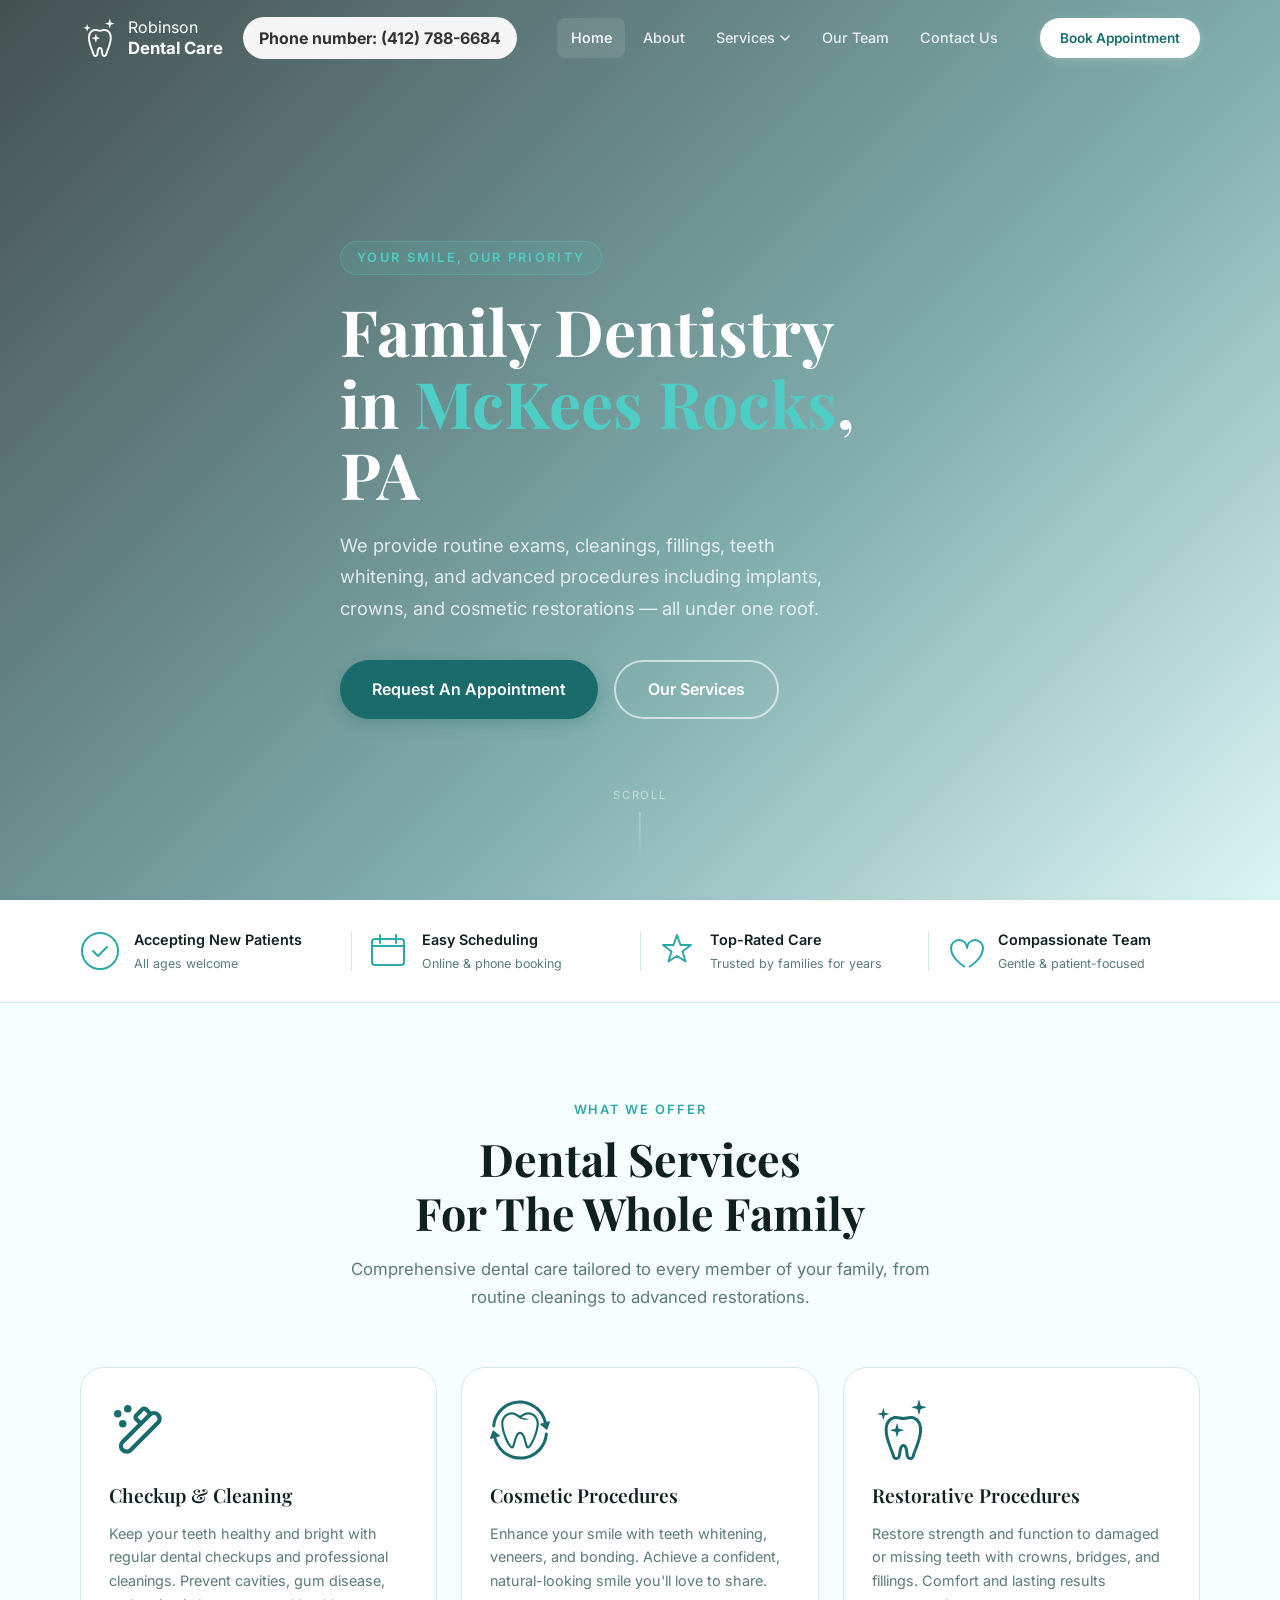
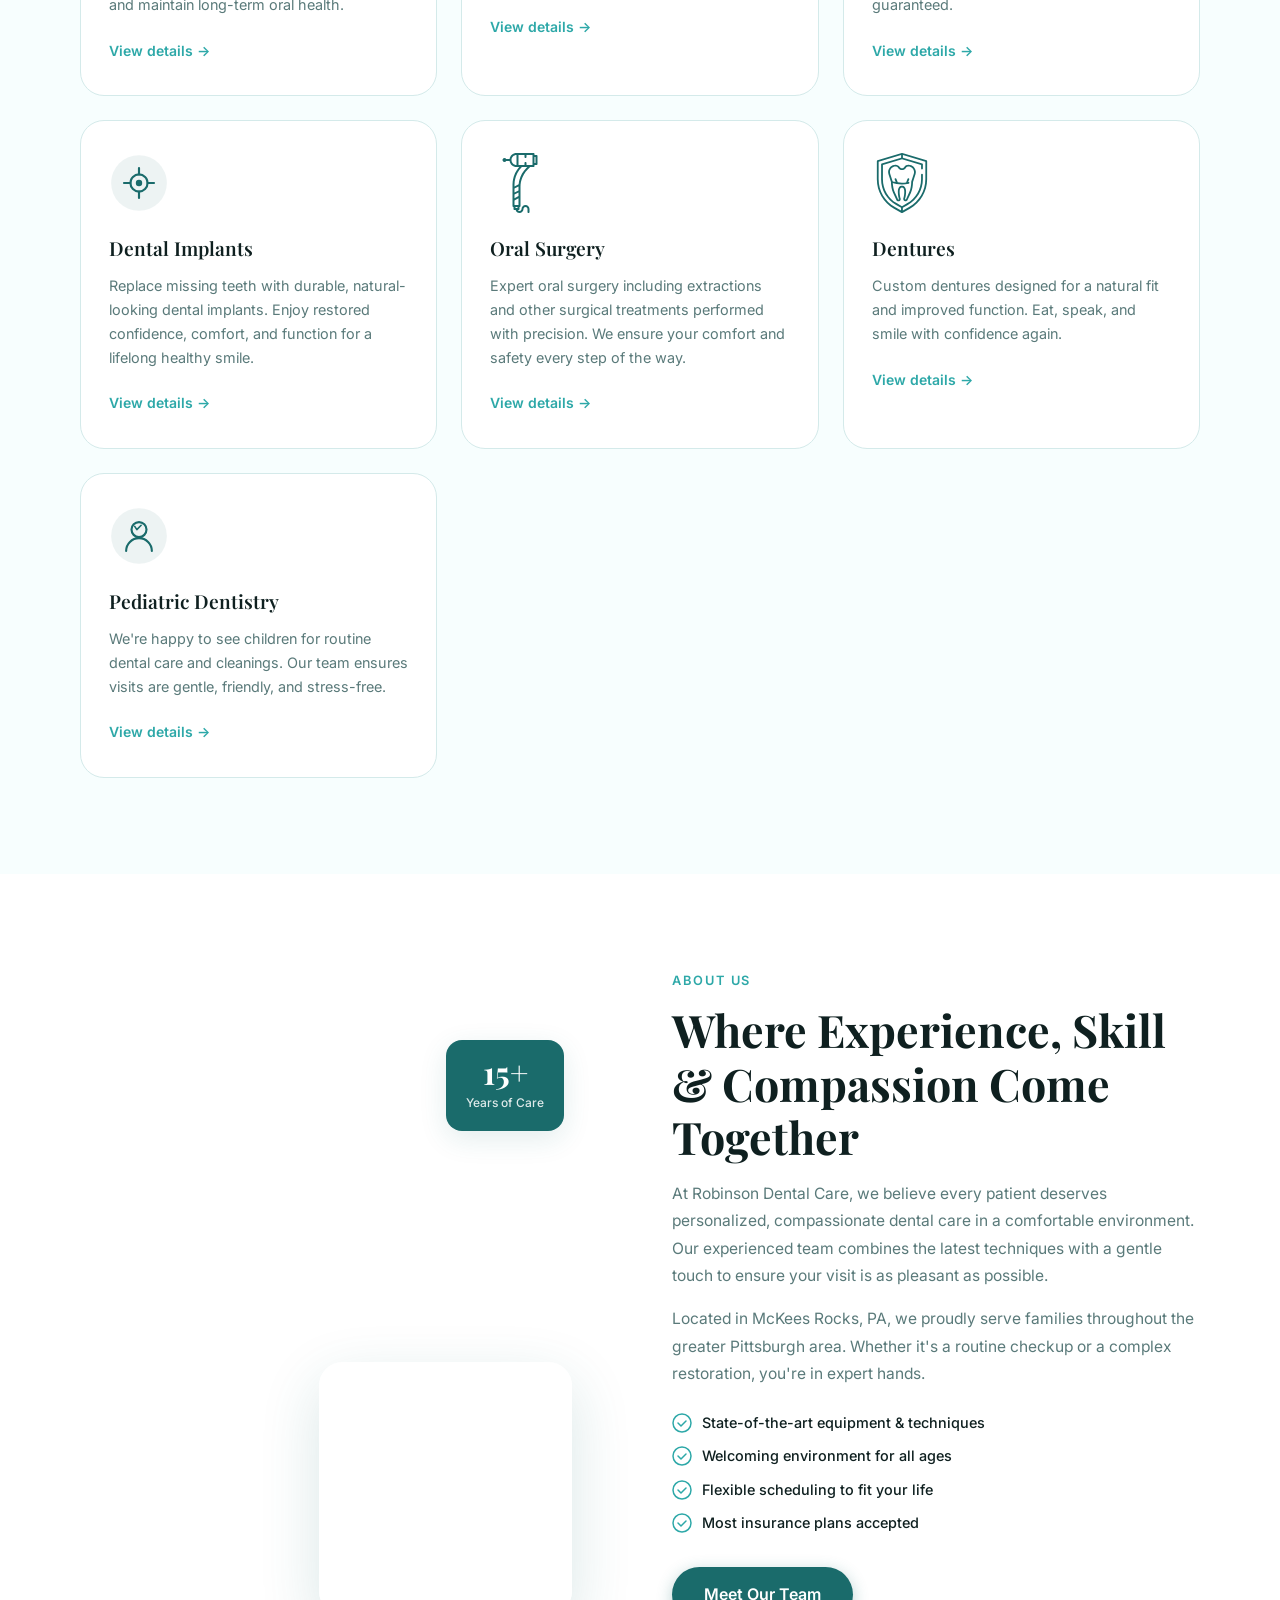
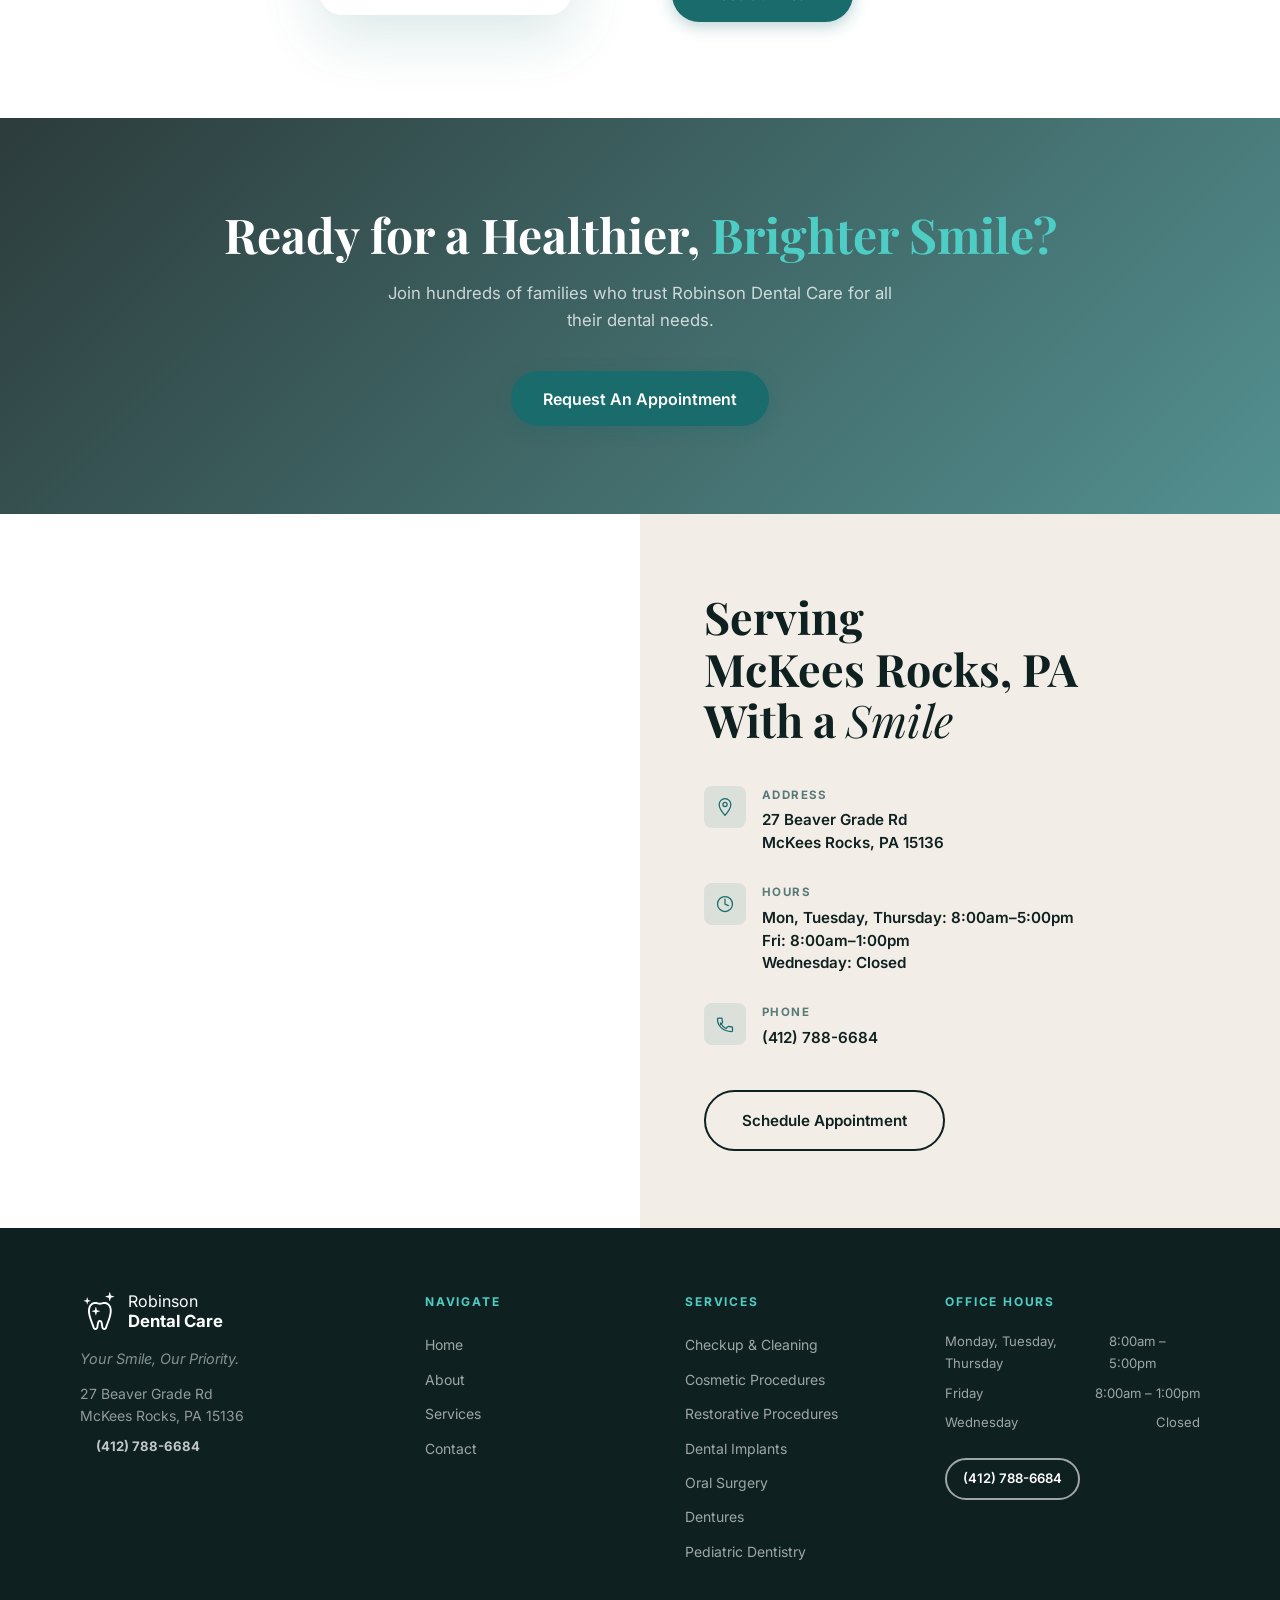
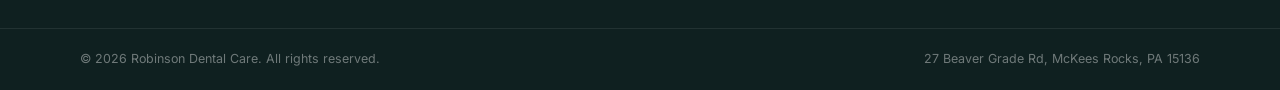
==== commit d9f801e6: "added teams page and fix navbar overflow" ====
--- a/index.html
+++ b/index.html
@@ -26,7 +26,6 @@
         </svg>
         <span class="logo__text">Robinson <strong>Dental Care</strong></span>
       </a>
-      <!-- phone number with a baxckground that changes depending on where u are in the scroll(header vs the rest of the body)-->
       <a href="tel:+14127886684" class="header__phone" style="display: flex; align-items: center; justify-content: center; background-color: #f5f5f5; padding: 0.5rem 1rem; border-radius: 4rem; text-decoration: none; color: #333; font-weight: bold; transition: background-color 0.3s ease;">
         <span class="header__phone-text">Phone number: (412) <wbr />788-6684</span>
       </a>
@@ -48,6 +47,7 @@
               <li><a href="./services/pediatric-dentistry.html">Pediatric Dentistry</a></li>
             </ul>
           </li>
+          <li><a href="team.html" class="nav__link" style="white-space: nowrap;">Our Team</a></li>
           <li><a href="#contact" class="nav__link">Contact Us</a></li>
         </ul>
       </nav>
--- a/styles.css
+++ b/styles.css
@@ -183,7 +183,7 @@
   display: flex;
   align-items: center;
   height: 100%;
-  gap: 2rem;
+  gap: 1.25rem;
 }
 
 /* Logo */
@@ -1126,6 +1126,10 @@
 /* =============================================
    MOBILE NAV
    ============================================= */
+@media (max-width: 1100px) {
+  .header__phone { display: none; }
+}
+
 @media (max-width: 900px) {
   .nav {
     position: fixed;
